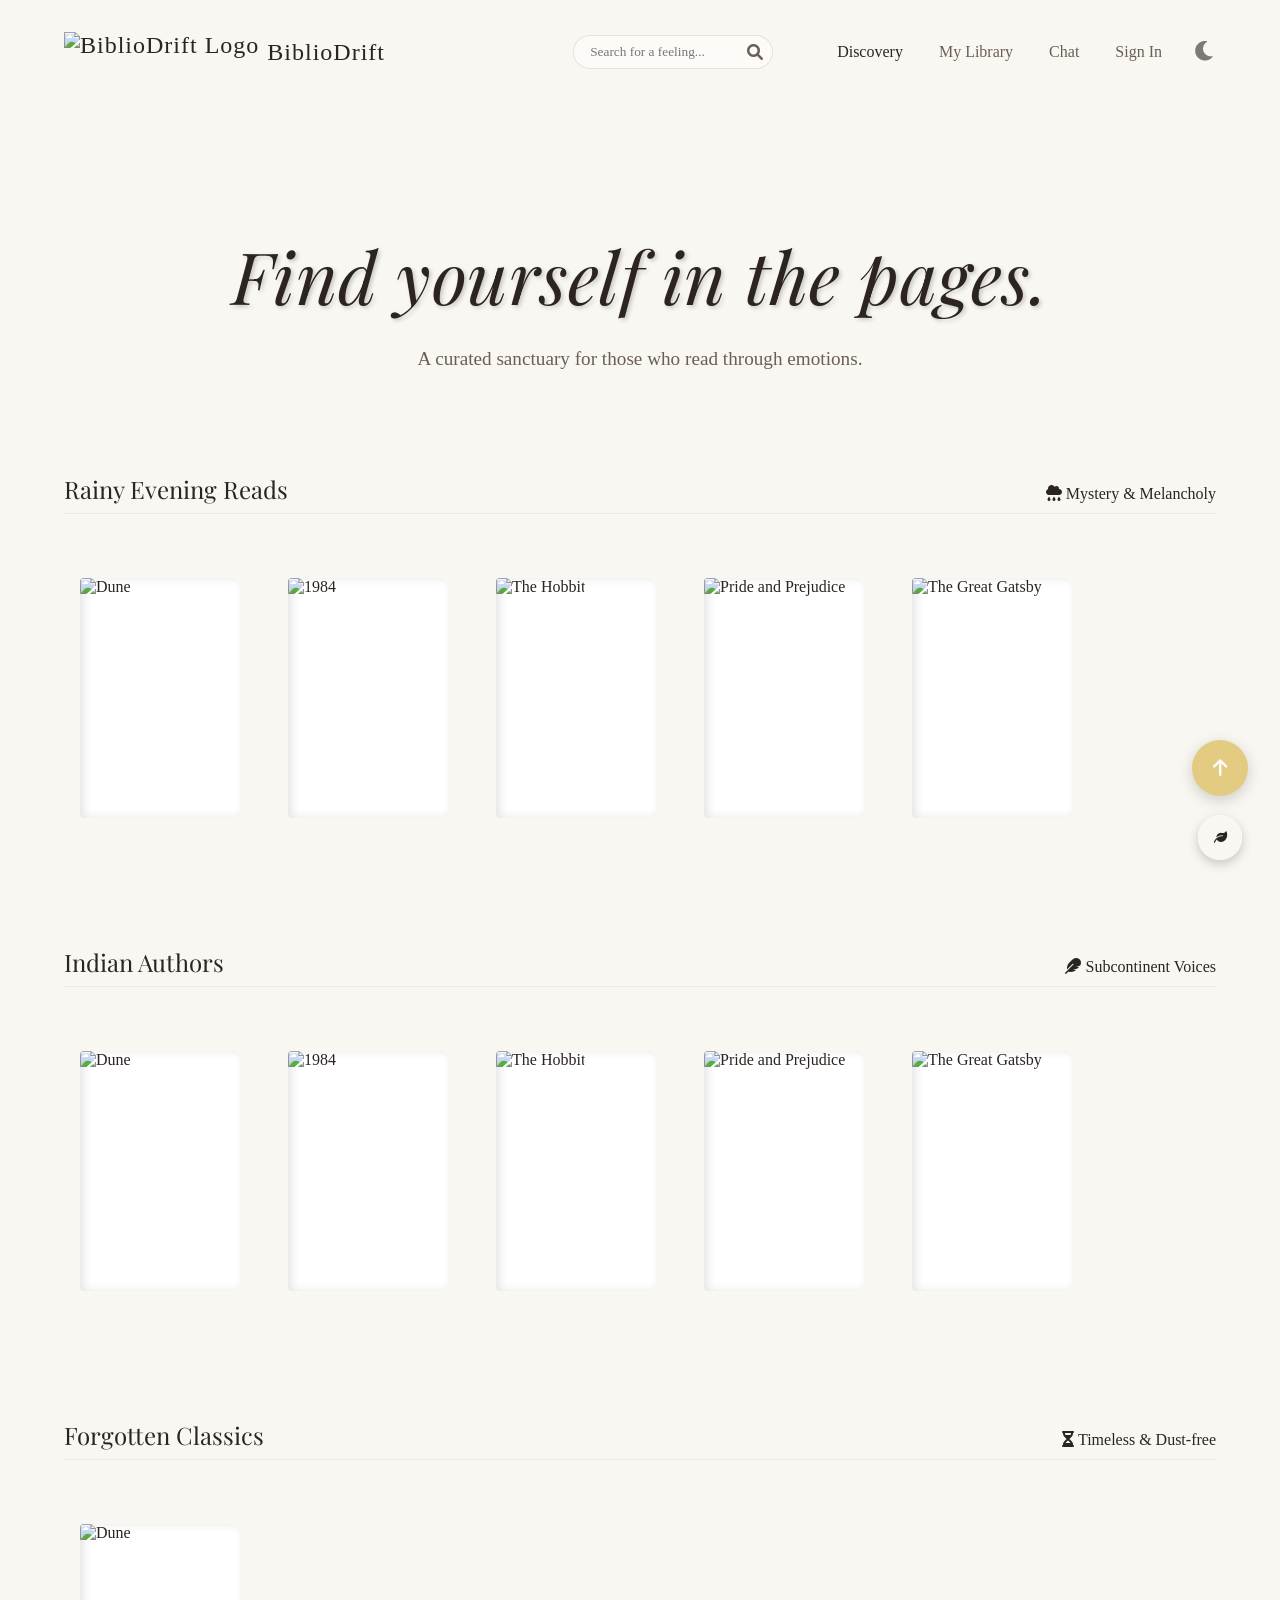
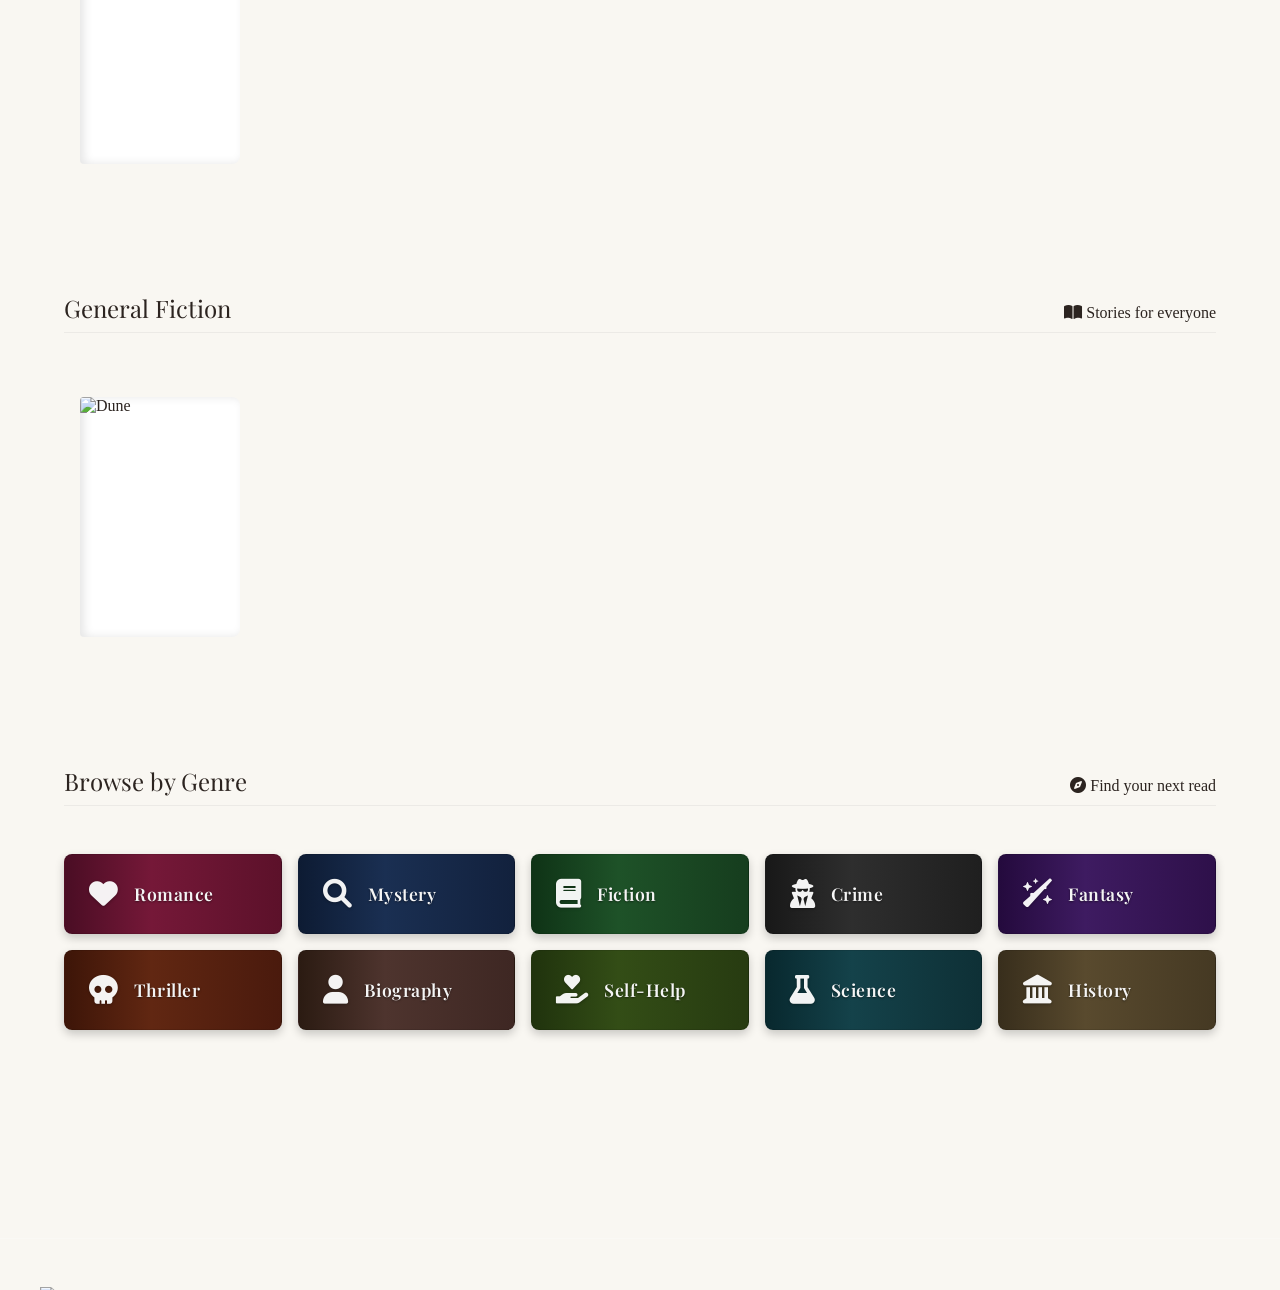
==== frontend/pages/index.html @ 000a2425 "Merge branch 'main' of https://github.com/hrshjswniii/BiblioDriftt into feature/Stats-Dashboard" ====
<!doctype html>
<html lang="en">

<head>
  <meta charset="UTF-8" />
  <script>
    (function () {
      const theme = localStorage.getItem('bibliodrift_theme');
      if (theme === 'night') {
        document.documentElement.setAttribute('data-theme', 'night');
      }
    })();
  </script>
  <meta name="viewport" content="width=device-width, initial-scale=1.0" />
  <!-- Added SEO meta description to improve search engine discoverability and click-through rates -->
  <meta name="description" content="BiblioDrift — Discover books by mood, track your reading journey, and get AI-powered recommendations." />
  <title>BiblioDrift | Find yourself in the pages</title>
  <link rel="stylesheet" href="../css/style.css" />
  <link rel="stylesheet" href="../css/keyboard-shortcuts.css" />

  <!-- Fonts -->
  <link rel="preconnect" href="https://fonts.googleapis.com" />
  <link rel="preconnect" href="https://fonts.gstatic.com" crossorigin />
  <link
    href="https://fonts.googleapis.com/css2?family=Playfair+Display:ital,wght@0,400;0,600;1,400&family=Georgia&display=swap"
    rel="stylesheet" />
  <link rel="stylesheet" href="https://cdnjs.cloudflare.com/ajax/libs/font-awesome/6.0.0/css/all.min.css" />

  <!-- Security: DOMPurify for XSS prevention -->
  <script src="https://cdn.jsdelivr.net/npm/dompurify@3.0.6/dist/purify.min.js"></script>
  <link rel="icon" href="../assets/images/biblioDrift_favicon.png" type="image/png">
</head>

<body>
  <header>
    <a href="index.html" class="logo">
      <img style="height: 40px" src="../assets/images/biblioDrift_favicon.png" alt="BiblioDrift Logo"> BiblioDrift
    </a>
    <div class="header-controls">
      <div class="search-bar">
        <input type="text" id="searchInput" class="search-input" placeholder="Search for a feeling...">
        <i class="fa-solid fa-search search-icon" id="searchIcon"></i>
      </div>
      <nav class="nav-links">
        <div class="tooltip">
          <a href="index.html" class="active">Discovery</a>
          <span class="tooltip-text"><i class="fa-solid fa-wand-magic-sparkles"></i> Explore books</span>
        </div>
        <div class="tooltip">
          <a href="library.html">My Library</a>
          <span class="tooltip-text"><i class="fa-solid fa-book"></i> My Library</span>
        </div>
        <div class="tooltip">
          <a href="chat.html">Chat</a>
          <span class="tooltip-text"><i class="fa-solid fa-comments"></i> Chat</span>
        </div>
        <!-- DYNAMIC AUTH LINK -->
        <div class="tooltip">
          <a href="auth.html" id="navAuthLink">Sign In</a>
          <span class="tooltip-text" id="navAuthTooltip"><i class="fa-solid fa-key"></i> Access account</span>
        </div>
      </nav>
      <button id="themeToggle" class="btn-icon" title="Toggle Theme">
        <i class="fa-solid fa-moon"></i>
      </button>
    </div>
  </header>

  <main>
    <section class="hero">
      <h1>Find yourself in the pages.</h1>
      <p>A curated sanctuary for those who read through emotions.</p>
    </section>

    <!-- SEARCH RESULTS SECTION (Initially Hidden) -->
    <section id="search-results-section" class="curated-section" hidden>
      <div class="section-header">
        <h2 id="search-query-display">Search Results</h2>
        <span><i class="fa-solid fa-magnifying-glass"></i> Exploring your query</span>
      </div>
      <div class="curated-row" id="search-results-grid">
        <!-- Dynamically Appended Books -->
      </div>
    </section>

    <!-- Curated Sections -->
    <section class="curated-section">
      <div class="section-header">
        <h2>Rainy Evening Reads</h2>
        <span><i class="fa-solid fa-cloud-rain"></i> Mystery & Melancholy</span>
      </div>
      <div class="curated-row" id="row-rainy"></div>
    </section>

    <section class="curated-section">
      <div class="section-header">
        <h2>Indian Authors</h2>
        <span><i class="fa-solid fa-feather"></i> Subcontinent Voices</span>
      </div>
      <div class="curated-row" id="row-indian"></div>
    </section>

    <section class="curated-section">
      <div class="section-header">
        <h2>Forgotten Classics</h2>
        <span><i class="fa-solid fa-hourglass"></i> Timeless & Dust-free</span>
      </div>
      <div class="curated-row" id="row-classics"></div>
    </section>

    <section class="curated-section">
      <div class="section-header">
        <h2>General Fiction</h2>
        <span><i class="fa-solid fa-book-open"></i> Stories for everyone</span>
      </div>
      <div class="curated-row" id="row-fiction"></div>
    </section>

    <!-- Genre Grid Section -->
    <section class="curated-section genre-section">
      <div class="section-header">
        <h2>Browse by Genre</h2>
        <span><i class="fa-solid fa-compass"></i> Find your next read</span>
      </div>
      <div class="genre-grid" id="genre-grid">
        <div class="genre-card" data-genre="romance"><i class="fa-solid fa-heart"></i><span>Romance</span></div>
        <div class="genre-card" data-genre="mystery"><i class="fa-solid fa-magnifying-glass"></i><span>Mystery</span>
        </div>
        <div class="genre-card" data-genre="fiction"><i class="fa-solid fa-book"></i><span>Fiction</span></div>
        <div class="genre-card" data-genre="crime"><i class="fa-solid fa-user-secret"></i><span>Crime</span></div>
        <div class="genre-card" data-genre="fantasy"><i class="fa-solid fa-wand-sparkles"></i><span>Fantasy</span></div>
        <div class="genre-card" data-genre="thriller"><i class="fa-solid fa-skull"></i><span>Thriller</span></div>
        <div class="genre-card" data-genre="biography"><i class="fa-solid fa-user"></i><span>Biography</span></div>
        <div class="genre-card" data-genre="self-help"><i
            class="fa-solid fa-hand-holding-heart"></i><span>Self-Help</span></div>
        <div class="genre-card" data-genre="science"><i class="fa-solid fa-flask"></i><span>Science</span></div>
        <div class="genre-card" data-genre="history"><i class="fa-solid fa-landmark"></i><span>History</span></div>
      </div>
    </section>

    <!-- Genre Modal -->
    <dialog id="genre-modal" class="genre-modal">
      <div class="genre-modal-content">
        <div class="genre-modal-header">
          <h2 id="genre-modal-title">Genre Books</h2>
          <button class="close-genre-modal" id="close-genre-modal"><i class="fa-solid fa-xmark"></i></button>
        </div>
        <div class="genre-modal-body">
          <div class="genre-books-grid" id="genre-books-grid"></div>
        </div>
      </div>
    </dialog>

    <!-- Book Details Modal -->
    <dialog id="book-details-modal" class="glass-modal">
      <div class="modal-content">
        <button class="close-modal-btn" id="closeModalBtn"><i class="fa-solid fa-xmark"></i></button>
        <div class="modal-body">
          <div class="modal-media"><img id="modal-img" src="" alt="Book Cover" /></div>
          <div class="modal-info">
            <h2 id="modal-title">Book Title</h2>
            <p id="modal-author" class="modal-subtitle">Author Name</p>
            <div class="ai-insight-box">
              <div class="ai-header"><i class="fa-solid fa-wand-magic-sparkles"></i><span>AI Insight</span></div>
              <div id="modal-summary">
                <div class="text-skeleton skeleton"></div>
                <div class="text-skeleton skeleton" style="width: 90%"></div>
                <div class="text-skeleton skeleton" style="width: 70%"></div>
              </div>
            </div>
            <div class="modal-actions">
              <button id="modal-add-btn" class="btn-primary"><i class="fa-regular fa-heart"></i> Add to Library</button>
              <button id="modal-share-btn" class="btn-secondary modal-share-btn"><i class="fa-solid fa-share-nodes"></i>
                Share</button>
            </div>
          </div>
        </div>
      </div>
    </dialog>
  </main>




  <!-- Enhanced Footer -->
  <footer class="main-footer">
    <div class="footer-container">
      <div class="footer-brand">
        <a href="index.html" class="logo">
          <img style="height: 40px" src="../assets/images/biblioDrift_favicon.png" alt="BiblioDrift Logo"> BiblioDrift
        </a>
        <p class="footer-tagline">"There is no frigate like a book to take us lands away."</p>
        <p class="footer-subtext">&mdash; Emily Dickinson</p>
      </div>
      <div class="footer-nav">
        <h3>Explore</h3>
        <ul>
          <li><a href="index.html">Discovery</a></li>
          <li><a href="library.html">My Library</a></li>
          <li><a href="chat.html">Literary Chat</a></li>
        </ul>
      </div>
      <div class="footer-legal">
        <h3>Legal</h3>
        <ul>
          <li><a href="privacy-policy.html">Privacy Policy</a></li>
          <li><a href="terms-and-conditions.html">Terms & Conditions</a></li>
        </ul>
      </div>
      <div class="footer-social">
        <h3>Connect</h3>
        <div class="social-icons">
          <a href="https://www.linkedin.com/in/devanshi5malhotra/" target="_blank" rel="noopener noreferrer" title="LinkedIn"><i class="fab fa-linkedin-in"></i></a>
          <a href="#" title="Instagram"><i class="fab fa-instagram"></i></a>
          <a href="https://github.com/devanshi14malhotra/BiblioDrift" target="_blank" rel="noopener noreferrer"
            title="GitHub"><i class="fa-brands fa-github"></i></a>
        </div>
      </div>
    </div>
    <div class="footer-bottom">
      <p>&copy; 2026 BiblioDrift. Curated with <i class="fa-solid fa-heart"></i> for book lovers.</p>
    </div>
  </footer>

  <script src="../js/config.js"></script>
  <script src="../js/app.js"></script>
  <script src="../script/header-scroll.js"></script>


  <!-- Back to Top Button -->
  <button id="backToTop" class="btn-icon back-to-top" title="Back to Top" onclick="window.scrollTo({top: 0, behavior: 'smooth'});">
    <i class="fa-solid fa-arrow-up"></i>
  </button>

  <!-- Ambient Sanctuary UI -->
  <div class="ambient-sanctuary">
    <button id="ambientToggle" title="Ambient Sanctuary">
      <i class="fa-solid fa-leaf"></i>
    </button>
    <div id="ambientPanel" class="ambient-panel">
      <h3 style="color: var(--text-main) !important;">Ambient Sanctuary</h3>
      <div class="ambient-option">
        <span style="color: var(--text-main) !important;"><i class="fa-solid fa-cloud-rain"></i> Rainy Evening</span>
        <label class="switch">
          <input type="checkbox" id="rainToggle">
          <span class="slider"></span>
        </label>
      </div>
      <div class="ambient-option">
        <span style="color: var(--text-main) !important;"><i class="fa-solid fa-fire"></i> Cozy Fireplace</span>
        <label class="switch">
          <input type="checkbox" id="fireToggle">
          <span class="slider"></span>
        </label>
      </div>
      <div class="volume-control">
        <label for="ambientVolume" style="color: var(--text-main) !important;"><i class="fa-solid fa-volume-high"></i> Volume</label>
        <input type="range" id="ambientVolume" min="0" max="1" step="0.1" value="0.5" style="width: 100%;">
      </div>
    </div>
  </div>

  <script src="../js/ambient.js"></script>
  <script src="../js/security.js"></script>
</body>

</html>
---- frontend/css/style.css ----
:root {
    /* Day Theme (Default) */
    --bg-color: #f9f7f2;
    --header-bg: rgba(249, 247, 242, 0.8);
    --text-main: #2c2420;
    --text-muted: #6b5e55;
    --accent-gold: #d4af37;
    --wood-dark: #5d4037;
    --wood-light: #8d6e63;
    --glass-bg: rgba(255, 255, 255, 0.1);
    --glass-border: rgba(255, 255, 255, 0.2);
    --shadow-soft: 0 10px 30px rgba(0, 0, 0, 0.05);
    --input-bg: rgba(255, 255, 255, 0.5);
    --input-border: rgba(0, 0, 0, 0.1);
    --book-bg: #fff;
    --paper-color: #fffdf9;

    /* Vibe Colors */
    --vibe-mystery: #78909c;
    --vibe-romance: #ef9a9a;
    --vibe-classic: #a1887f;

    /* Dimensions */
    --book-width: 160px;
    --book-height: 240px;
    --book-thick: 40px;
}

[data-theme="night"] {
    /* Night Theme (Dark Wood) */
    --bg-color: #1e1a18;
    --header-bg: rgba(30, 26, 24, 0.85);
    --text-main: #e0d5cb;
    --text-muted: #a89a8e;
    --accent-gold: #fccb4e;
    --wood-dark: #3e2723;
    --wood-light: #5d4037;
    --glass-bg: rgba(0, 0, 0, 0.3);
    --glass-border: rgba(255, 255, 255, 0.05);
    --shadow-soft: 0 10px 40px rgba(0, 0, 0, 0.4);
    --input-bg: rgba(0, 0, 0, 0.2);
    --input-border: rgba(255, 255, 255, 0.1);
    --book-bg: #2c2420;
    --paper-color: #e0d5cb;
}

* {
    box-sizing: border-box;
    margin: 0;
    padding: 0;
}

html {
    scroll-behavior: smooth;
    transition: background-color 0.4s ease, color 0.4s ease;
}

body {
    background-color: var(--bg-color);
    color: var(--text-main);
    font-family: "Georgia", serif;
    /* Classic serif for books */
    overflow-x: hidden;
    min-height: 100vh;
    transition: background-color 0.4s ease, color 0.4s ease, border-color 0.4s ease, box-shadow 0.4s ease;
}

/* Explicit night-mode overrides — bulletproof fallback */
[data-theme="night"] body,
html[data-theme="night"],
html[data-theme="night"] body {
    background-color: #1e1a18 !important;
    color: #e0d5cb !important;
}

[data-theme="night"] header {
    background: rgba(30, 26, 24, 0.85) !important;
}

[data-theme="night"] .search-input,
[data-theme="night"] input {
    background: rgba(0, 0, 0, 0.2) !important;
    color: #e0d5cb !important;
    border-color: rgba(255, 255, 255, 0.1) !important;
}

/* Global Wooden Scrollbar Styling */
::-webkit-scrollbar {
    width: 12px;
}

::-webkit-scrollbar-track {
    background: var(--bg-color);
}

::-webkit-scrollbar-thumb {
    background: linear-gradient(180deg, var(--wood-dark), var(--wood-light));
    border-radius: 6px;
    border: 2px solid var(--bg-color);
}

::-webkit-scrollbar-thumb:hover {
    background: linear-gradient(180deg, var(--wood-light), var(--wood-dark));
    box-shadow: inset 0 0 6px rgba(0, 0, 0, 0.3);
}

h1,
h2,
h3 {
    font-weight: normal;
    font-family: "Playfair Display", serif;
    /* Elegant headings */
}

/* --- Layout --- */
header {
    padding: 2rem 4rem;
    display: flex;
    justify-content: space-between;
    align-items: center;
    position: sticky;
    top: 0;
    z-index: 100;
    background: var(--header-bg);
    backdrop-filter: blur(10px);
    transition: background-color 0.4s ease, color 0.4s ease, backdrop-filter 0.4s ease;
}

.header-controls {
    display: flex;
    align-items: center;
    gap: 2rem;
}

.search-bar {
    position: relative;
    display: flex;
    align-items: center;
}

.search-input {
    background: var(--input-bg);
    border: 1px solid var(--input-border);
    padding: 0.5rem 1rem;
    border-radius: 20px;
    font-family: "Georgia", serif;
    width: 200px;
    transition: all 0.4s ease;
    outline: none;
    color: var(--text-main);
}

.search-input:focus {
    background: var(--book-bg);
    width: 300px;
    box-shadow: var(--shadow-soft);
}

.search-icon {
    position: absolute;
    right: 10px;
    color: var(--text-muted);
    cursor: pointer;
    transition: color 0.3s ease;
}

.search-icon:hover {
    color: var(--text-main);
}

.logo {
    font-size: 1.5rem;
    letter-spacing: 1px;
    color: var(--text-main);
    text-decoration: none;
    display: flex;
    align-items: center;
    gap: 0.5rem;
}

.nav-links a {
    text-decoration: none;
    color: var(--text-muted);
    margin-left: 2rem;
    transition: color 0.3s ease;
}

.nav-links a:hover,
.nav-links a.active {
    color: var(--text-main);
}

/* === ANIMATED HOVER TOOLTIPS FOR NAVIGATION (NEW) === */
.tooltip {
    position: relative;
    display: inline-block;
}

.tooltip-text {
    position: absolute;
    left: 50%;
    bottom: calc(100% + 8px);
    transform: translateX(-50%) scale(0.95) translateY(6px);
    padding: 10px 14px;
    background: #fffaf3;
    color: #2b2b2b;
    font-size: 13px;
    font-weight: 500;
    white-space: nowrap;
    border-radius: 10px;
    box-shadow: 0 8px 20px rgba(0, 0, 0, 0.15);
    border: 1px solid rgba(0, 0, 0, 0.08);
    opacity: 0;
    visibility: hidden;
    pointer-events: none;
    transition: all 0.25s ease;
    z-index: 9999;
}

.tooltip-text::after {
    content: "";
    position: absolute;
    top: 100%;
    left: 50%;
    transform: translateX(-50%) rotate(45deg);
    width: 12px;
    height: 12px;
    background: #fffaf3;
    border-left: 1px solid rgba(0, 0, 0, 0.08);
    border-bottom: 1px solid rgba(0, 0, 0, 0.08);
}

.tooltip:hover .tooltip-text {
    opacity: 1;
    visibility: visible;
    transform: translateX(-40%) scale(1) translateY(0);
}

.tooltip-text i {
    margin-right: 5px;
    color: var(--accent-gold);
}

main {
    padding: 2rem 4rem;
    max-width: 1400px;
    margin: 0 auto;
}

/* --- Hero --- */
.hero {
    text-align: center;
    padding: 6rem 1rem;
    animation: heroFade 1s ease-out;
}

@keyframes heroFade {
    from {
        opacity: 0;
        transform: translateY(15px);
    }

    to {
        opacity: 1;
        transform: translateY(0);
    }
}

.hero h1 {
    font-size: clamp(2.5rem, 8vw, 4.5rem);
    margin-bottom: 1.5rem;
    font-style: italic;
    line-height: 1.2;
    letter-spacing: 0.5px;
    text-shadow: 2px 2px 4px rgba(0, 0, 0, 0.2);
}

.hero p {
    color: var(--text-muted);
    font-size: 1.2rem;
    line-height: 1.8;
    max-width: 55ch;
    margin: 0 auto;
}

/* --- Curated Tables (Horizontal Scroll) --- */
.curated-section {
    margin-bottom: 6rem;
}

.section-header {
    margin-bottom: 2rem;
    border-bottom: 1px solid rgba(0, 0, 0, 0.05);
    padding-bottom: 0.5rem;
    display: flex;
    justify-content: space-between;
    align-items: baseline;
}

.curated-row {
    display: flex;
    gap: 3rem;
    padding: 2rem 1rem;
    overflow-x: visible;
    /* Allow 3D overflow */
    perspective: 1000px;
}

/* --- 3D Book Component --- */
.book-scene {
    width: var(--book-width);
    height: var(--book-height);
    perspective: 1000px;
    cursor: pointer;
    /* Random slight rotation for organic feel - handled in JS usually, but default here */
}

.book {
    width: 100%;
    height: 100%;
    position: relative;
    transform-style: preserve-3d;
    /* Bouncy cozy feel */
    transform-origin: center center -20px;
    /* Pivot inside the book */
    animation: floatIn 0.8s ease-out backwards;
}

@keyframes floatIn {
    from {
        opacity: 0;
        transform: translateY(50px) scale(0.9);
    }

    to {
        opacity: 1;
        transform: translateY(0) scale(1);
    }
}

.book.flipped {
    transform: rotateY(180deg) scale(1.2) translateZ(50px);
    /* Expand and bring closer */
    z-index: 100;
}

/* Book Faces */
.book__face {
    position: absolute;
    width: 100%;
    height: 100%;
    backface-visibility: hidden;
    /* Hide back when front is clear */
    border-radius: 4px 8px 8px 4px;
    box-shadow: 5px 5px 15px rgba(0, 0, 0, 0.15);
}

.book__face--front {
    background: var(--book-bg);
    transform: rotateY(0deg);
    z-index: 2;
}

.book__face--front img {
    width: 100%;
    height: 100%;
    object-fit: cover;
    border-radius: 4px 8px 8px 4px;
}

.book__face--back {
    transform: rotateY(180deg);
    background: var(--paper-color);
    /* Paper color */
    padding: 1.5rem;
    display: flex;
    flex-direction: column;
    justify-content: space-between;
    border: 1px solid var(--glass-border);
    z-index: 1;
    color: #2c2420;
    /* Keep text dark for paper feel even in night mode */
}

/* The Spine */
.book__face--spine {
    position: absolute;
    width: var(--book-thick);
    height: 100%;
    left: 0;
    top: 0;
    transform: rotateY(-90deg) translateZ(calc(var(--book-thick) / 2));
}

/* Improved 3D Box Model */
/* Re-defining .book for proper thickness volume */
.book {
    transform-origin: center center -20px;
    /* Pivot inside the book */
}

.book__face--front {
    transform: translateZ(20px);
}

.book__face--back {
    transform: rotateY(180deg) translateZ(20px);
}

.book__face--spine {
    width: 40px;
    height: 100%;
    background: #333;
    /* Default spine color */
    transform: rotateY(-90deg) translateZ(20px);
    /* Adjust positioning to be flush left of front face */
    left: -20px;
    /* Half thickness */
}

.book__face--right {
    /* Pages */
    width: 40px;
    height: 100%;
    background: linear-gradient(to right, #fff, #f0f0f0 20%, #fff 40%);
    transform: rotateY(90deg) translateZ(140px);
    /* Width - half thickness */
    left: auto;
    right: -20px;
}

/* Hover Effect: Pull out */
.book-scene:hover .book:not(.flipped) {
    transform: translateZ(30px) translateY(-10px) rotateY(-10deg);
}

/* Glassmorphism Overlay (Quick view) */
.glass-overlay {
    position: absolute;
    bottom: 10px;
    left: 10px;
    right: 10px;
    background: rgba(255, 255, 255, 0.7);
    backdrop-filter: blur(8px);
    padding: 0.5rem;
    border-radius: 6px;
    opacity: 0;
    transform: translateY(10px);
    transition: all 0.3s ease;
    pointer-events: none;
    /* Let clicks pass to book */
}

.book-scene:hover .glass-overlay {
    opacity: 1;
    transform: translateY(0);
}

/* Back of book content */
.handwritten-note {
    font-family: "Courier New", Courier, monospace;
    /* Placeholder for handwriting font */
    color: var(--text-muted);
    font-size: 0.9rem;
    line-height: 1.4;
    background: #fffdc2;
    padding: 10px;
    transform: rotate(-2deg);
    box-shadow: 2px 2px 5px rgba(0, 0, 0, 0.1);
    margin-bottom: 1rem;
}

.book-actions {
    display: flex;
    gap: 0.5rem;
}

.btn-icon {
    border: none;
    background: none;
    cursor: pointer;
    font-size: 1.2rem;
    opacity: 0.6;
    transition: opacity 0.2s;
}

.btn-icon:hover {
    opacity: 1;
    transform: scale(1.1);
}

/* --- Virtual Shelves --- */
.shelves-container {
    display: flex;
    flex-direction: column;
    gap: 4rem;
    padding: 2rem 0;
}

.shelf-row {
    position: relative;
    padding: 0 2rem 1.5rem 2rem;
    /* Realistic Wood Texture Gradient */
    background:
        repeating-linear-gradient(90deg,
            transparent 0,
            transparent 4px,
            rgba(0, 0, 0, 0.02) 5px,
            transparent 10px),
        linear-gradient(to bottom, #5d4037 0%, #3e2723 100%);
    border-bottom: 25px solid #281a15;
    /* Thicker front lip */
    border-radius: 4px;
    box-shadow:
        0 20px 20px -10px rgba(0, 0, 0, 0.3),
        inset 0 2px 20px rgba(0, 0, 0, 0.2);
    display: flex;
    align-items: flex-end;
    gap: 1.5rem;
    /* More spacing for expanded books */
    min-height: 280px;
}

.shelf-row::after {
    /* Depth shadow on wall behind books */
    content: "";
    position: absolute;
    bottom: 25px;
    /* Above bottom lip */
    left: 0;
    right: 0;
    height: 100%;
    z-index: -1;
    background: linear-gradient(to bottom,
            rgba(0, 0, 0, 0.1),
            rgba(0, 0, 0, 0.4));
    pointer-events: none;
}

.shelf-label {
    position: absolute;
    top: -20px;
    left: 0;
    font-size: 1.2rem;
    color: var(--wood-light);
    font-style: italic;
}

/* --- Mood Analysis Styles --- */

/* Mood Tags on Book Covers */
.mood-tags {
    position: absolute;
    top: 5px;
    left: 5px;
    display: flex;
    flex-direction: column;
    gap: 2px;
}

.mood-tag {
    background: rgba(0, 0, 0, 0.7);
    color: white;
    padding: 2px 6px;
    border-radius: 10px;
    font-size: 0.7rem;
    font-weight: bold;
    text-transform: capitalize;
}

/* Mood-specific colors */
.mood-cozy {
    background: #8d6e63 !important;
}

.mood-dark {
    background: #424242 !important;
}

.mood-mysterious {
    background: #5e35b1 !important;
}

.mood-romantic {
    background: #e91e63 !important;
}

.mood-adventurous {
    background: #ff5722 !important;
}

.mood-melancholy {
    background: #607d8b !important;
}

.mood-uplifting {
    background: #4caf50 !important;
}

.mood-intense {
    background: #f44336 !important;
}

.mood-whimsical {
    background: #9c27b0 !important;
}

.mood-thought-provoking {
    background: #795548 !important;
}

/* Glass overlay mood tags */
.glass-mood-tags {
    margin-top: 0.5rem;
    display: flex;
    gap: 0.25rem;
    flex-wrap: wrap;
}

.glass-mood-tag {
    background: rgba(255, 255, 255, 0.3);
    padding: 1px 4px;
    border-radius: 8px;
    font-size: 0.6rem;
    text-transform: capitalize;
}

/* Back of book mood analysis */
.mood-analysis {
    margin-top: 1rem;
    padding-top: 0.5rem;
    border-top: 1px solid rgba(0, 0, 0, 0.1);
}

.mood-tags-back {
    display: flex;
    gap: 0.25rem;
    flex-wrap: wrap;
    margin-top: 0.25rem;
}

.mood-tag-small {
    background: var(--accent-gold);
    color: white;
    padding: 1px 4px;
    border-radius: 6px;
    font-size: 0.6rem;
    text-transform: capitalize;
}

/* Mood Analysis Modal */
.mood-modal {
    position: fixed;
    top: 0;
    left: 0;
    width: 100%;
    height: 100%;
    background: rgba(0, 0, 0, 0.7);
    display: flex;
    justify-content: center;
    align-items: center;
    z-index: 1000;
    backdrop-filter: blur(5px);
}

.mood-modal-content {
    background: var(--book-bg);
    border-radius: 12px;
    max-width: 500px;
    width: 90%;
    max-height: 80vh;
    overflow-y: auto;
    box-shadow: var(--shadow-soft);
    border: 1px solid var(--glass-border);
}

.mood-modal-header {
    padding: 1.5rem;
    border-bottom: 1px solid var(--glass-border);
    display: flex;
    justify-content: space-between;
    align-items: center;
}

.mood-modal-header h3 {
    margin: 0;
    color: var(--text-main);
}

.close-modal {
    background: none;
    border: none;
    font-size: 1.5rem;
    cursor: pointer;
    color: var(--text-muted);
    padding: 0;
    width: 30px;
    height: 30px;
    display: flex;
    align-items: center;
    justify-content: center;
}

.close-modal:hover {
    color: var(--text-main);
}

.mood-modal-body {
    padding: 1.5rem;
}

.mood-section {
    margin-bottom: 1.5rem;
}

.mood-section h4 {
    margin: 0 0 0.5rem 0;
    color: var(--text-main);
    font-size: 1rem;
}

/* Sentiment Bar */
.sentiment-bar {
    width: 100%;
    height: 8px;
    background: #e0e0e0;
    border-radius: 4px;
    overflow: hidden;
    margin: 0.5rem 0;
}

.sentiment-fill {
    height: 100%;
    background: linear-gradient(to right, #f44336, #ff9800, #4caf50);
    transition: width 0.3s ease;
}

/* Large mood tags in modal */
.mood-tags-large {
    display: flex;
    gap: 0.5rem;
    flex-wrap: wrap;
}

.mood-tag-large {
    padding: 0.5rem 1rem;
    border-radius: 20px;
    font-size: 0.9rem;
    font-weight: bold;
    color: white;
    text-transform: capitalize;
}

/* Vibe quote styling */
.vibe-quote {
    background: var(--paper-color);
    padding: 1rem;
    border-radius: 8px;
    font-style: italic;
    color: #2c2420;
    border-left: 4px solid var(--accent-gold);
    margin: 0.5rem 0;
}

/* Mood button in book actions */
.mood-btn {
    color: var(--accent-gold) !important;
}

.mood-btn:hover {
    color: var(--wood-dark) !important;
    transform: scale(1.1);
}

/* Responsive mood modal */
@media (max-width: 768px) {
    .mood-modal-content {
        width: 95%;
        margin: 1rem;
    }

    .mood-tags-large {
        flex-direction: column;
    }

    .mood-tag-large {
        text-align: center;
    }
}

/* Utilities */
.hidden {
    display: none;
}

.fade-in {
    animation: fadeIn 1s ease;
}

@keyframes fadeIn {
    from {
        opacity: 0;
        transform: translateY(10px);
    }

    to {
        opacity: 1;
        transform: translateY(0);
    }
}

/* Theme Toggle Button Enhancement */
#themeToggle {
    font-size: 1.4rem;
    color: var(--text-main);
    cursor: pointer;
    transition:
        transform 0.3s ease,
        color 0.3s ease;
}

#themeToggle:hover {
    transform: rotate(15deg) scale(1.1);
    color: var(--accent-gold);
}


.footer {
    min-height: 120px;
    width: 100%;
    background-color: #222;
    display: flex;
    flex-direction: column;
    justify-content: center;
    align-items: center;
    gap: 1.2rem;
    padding: 2rem 0;
    margin-top: 4rem;
}

.social_icons {
    display: flex;
    gap: 2rem;
    z-index: 999;
}

.social_icons a {
    color: var(--accent-gold);
    font-size: 2rem;
    transition:
        transform 0.3s ease,
        color 0.3s ease;
    text-decoration: none;
}

.social_icons a:hover {
    color: white;
    transform: translateY(-5px);
}

.reading-progress {
    margin-top: 0.75rem;
    opacity: 0.85;
}

.progress-slider {
    width: 100%;
    accent-color: var(--accent-gold);
}

.reading-progress small {
    font-size: 0.7rem;
    opacity: 0.7;
}

/* --- Glass Modal --- */
.glass-modal {
    margin: auto;
    width: 90%;
    max-width: 900px;
    background: transparent;
    border: none;
    padding: 0;
    overflow: visible;
}

.glass-modal::backdrop {
    background: rgba(0, 0, 0, 0.4);
    backdrop-filter: blur(5px);
}

.modal-content {
    background: rgba(255, 255, 255, 0.65);
    backdrop-filter: blur(20px);
    -webkit-backdrop-filter: blur(20px);
    border: 1px solid var(--glass-border);
    border-radius: 20px;
    box-shadow: 0 25px 50px -12px rgba(0, 0, 0, 0.25);
    padding: 2.5rem;
    position: relative;
    overflow: hidden;
    animation: modalIn 0.4s cubic-bezier(0.175, 0.885, 0.32, 1.275);
}

[data-theme="night"] .modal-content {
    background: rgba(30, 26, 24, 0.8);
    border: 1px solid rgba(255, 255, 255, 0.1);
}

@keyframes modalIn {
    from {
        opacity: 0;
        transform: scale(0.9) translateY(20px);
    }

    to {
        opacity: 1;
        transform: scale(1) translateY(0);
    }
}

.close-modal-btn {
    position: absolute;
    top: 1.5rem;
    right: 1.5rem;
    background: var(--glass-bg);
    border: none;
    width: 2.5rem;
    height: 2.5rem;
    border-radius: 50%;
    cursor: pointer;
    font-size: 1.2rem;
    color: var(--text-muted);
    transition: all 0.2s;
    display: flex;
    justify-content: center;
    align-items: center;
    z-index: 10;
}

.close-modal-btn:hover {
    background: var(--accent-gold);
    color: #fff;
    transform: rotate(90deg);
}

.modal-body {
    display: grid;
    grid-template-columns: 300px 1fr;
    gap: 3rem;
}

.modal-media {
    display: flex;
    justify-content: center;
    align-items: center;
}

.modal-media img {
    width: 100%;
    height: auto;
    border-radius: 12px;
    box-shadow: 10px 10px 30px rgba(0, 0, 0, 0.2);
    transform: rotate(-3deg);
    transition: transform 0.3s;
}

.modal-media img:hover {
    transform: rotate(0) scale(1.02);
}

.modal-info {
    display: flex;
    flex-direction: column;
    gap: 1.5rem;
}

.modal-info h2 {
    font-size: 2.5rem;
    line-height: 1.2;
    margin-bottom: 0;
}

.modal-subtitle {
    font-size: 1.2rem;
    color: var(--text-muted);
    font-style: italic;
    margin-top: -1rem;
}

/* AI Insight Box */
.ai-insight-box {
    background: #fdfaf5;
    border: 1px solid rgba(212, 175, 55, 0.2);
    border-left: 4px solid var(--accent-gold);
    padding: 1.2rem 1.5rem;
    border-radius: 12px;
    margin-top: 1.5rem;
    box-shadow: 0 2px 8px rgba(0,0,0,0.03);
}

#modal-ai-note {
    font-family: "Georgia", serif;
    font-style: italic;
    color: #4a3f35 !important; /* Dark brown for high contrast */
    line-height: 1.6;
    font-size: 1.05rem;
    display: block;
}

[data-theme="night"] .ai-insight-box {
    background: linear-gradient(135deg,
            rgba(255, 255, 255, 0.05),
            rgba(0, 0, 0, 0.2));
}

.ai-insight-box::before {
    content: "";
    position: absolute;
    top: 0;
    left: 0;
    right: 0;
    height: 2px;
    background: linear-gradient(90deg,
            transparent,
            var(--accent-gold),
            transparent);
    opacity: 0.5;
}

.ai-header {
    display: flex;
    align-items: center;
    gap: 0.8rem;
    font-family: "Courier New", monospace;
    /* Tech feel */
    font-weight: bold;
    color: var(--accent-gold);
    margin-bottom: 1rem;
    text-transform: uppercase;
    letter-spacing: 1px;
    font-size: 0.9rem;
}

#modal-summary {
    line-height: 1.6;
    color: var(--text-main);
}

.modal-actions {
    margin-top: auto;
    display: flex;
    gap: 1rem;
}

.btn-primary {
    background: var(--text-main);
    color: var(--bg-color);
    border: none;
    padding: 1rem 2rem;
    border-radius: 30px;
    font-family: "Georgia", serif;
    font-size: 1.1rem;
    cursor: pointer;
    transition: all 0.3s;
    display: flex;
    align-items: center;
    gap: 0.8rem;
}

.btn-primary:hover {
    background: var(--accent-gold);
    color: #fff;
    transform: translateY(-2px);
    box-shadow: 0 5px 15px rgba(0, 0, 0, 0.1);
}

/* Responsive Modal */
@media (max-width: 768px) {
    .modal-body {
        grid-template-columns: 1fr;
    }

    .modal-media img {
        max-width: 200px;
        transform: rotate(0);
    }

    .modal-content {
        padding: 1.5rem;
    }
}

/* ===== CHAT INTERFACE STYLES ===== */

.chat-container {
    max-width: 900px;
    margin: 0 auto;
    height: calc(100vh - 80px);
    display: flex;
    flex-direction: column;
    background: var(--glass-bg);
    backdrop-filter: blur(20px);
    border: 1px solid var(--glass-border);
    border-radius: 20px;
    overflow: hidden;
    box-shadow: var(--shadow-soft);
}

.chat-header {
    padding: 20px 25px;
    background: var(--glass-bg);
    border-bottom: 1px solid var(--glass-border);
    display: flex;
    justify-content: space-between;
    align-items: center;
}

.bookseller-info {
    display: flex;
    align-items: center;
    gap: 15px;
}

.bookseller-avatar {
    width: 50px;
    height: 50px;
    background: var(--accent-gold);
    border-radius: 50%;
    display: flex;
    align-items: center;
    justify-content: center;
    color: var(--wood-dark);
    font-size: 20px;
    box-shadow: 0 4px 15px rgba(212, 175, 55, 0.3);
}

.bookseller-details h2 {
    font-family: 'Playfair Display', serif;
    color: var(--text-main);
    font-size: 1.4rem;
    margin-bottom: 4px;
}

.status {
    display: flex;
    align-items: center;
    gap: 8px;
    color: var(--text-muted);
    font-size: 0.9rem;
}

.status-dot {
    width: 8px;
    height: 8px;
    background: #4caf50;
    border-radius: 50%;
    animation: pulse 2s infinite;
}

@keyframes pulse {

    0%,
    100% {
        opacity: 1;
    }

    50% {
        opacity: 0.5;
    }
}

.chat-actions {
    display: flex;
    gap: 10px;
}

.action-btn {
    width: 40px;
    height: 40px;
    background: var(--glass-bg);
    border: 1px solid var(--glass-border);
    border-radius: 10px;
    color: var(--text-muted);
    cursor: pointer;
    transition: all 0.3s ease;
    display: flex;
    align-items: center;
    justify-content: center;
}

.action-btn:hover {
    background: var(--accent-gold);
    color: var(--wood-dark);
    transform: translateY(-2px);
}

.chat-messages {
    flex: 1;
    overflow-y: auto;
    padding: 20px 25px;
    display: flex;
    flex-direction: column;
    gap: 20px;
}

.message {
    display: flex;
    gap: 12px;
    max-width: 80%;
}

.message.user-message {
    align-self: flex-end;
    flex-direction: row-reverse;
}

.message-avatar {
    width: 35px;
    height: 35px;
    border-radius: 50%;
    display: flex;
    align-items: center;
    justify-content: center;
    font-size: 14px;
    flex-shrink: 0;
}

.bookseller-message .message-avatar {
    background: var(--accent-gold);
    color: var(--wood-dark);
}

.user-message .message-avatar {
    background: var(--wood-light);
    color: var(--paper-color);
}

.message-content {
    flex: 1;
}

.message-bubble {
    background: var(--glass-bg);
    border: 1px solid var(--glass-border);
    border-radius: 18px;
    padding: 15px 18px;
    backdrop-filter: blur(10px);
    box-shadow: 0 4px 15px rgba(0, 0, 0, 0.1);
}

.user-message .message-bubble {
    background: var(--accent-gold);
    color: var(--wood-dark);
    border-color: var(--accent-gold);
}

.message-bubble p {
    margin-bottom: 8px;
    line-height: 1.5;
    color: var(--text-main);
}

.user-message .message-bubble p {
    color: var(--wood-dark);
}

.message-bubble p:last-child {
    margin-bottom: 0;
}

.message-time {
    font-size: 0.75rem;
    color: var(--text-muted);
    margin-top: 5px;
    text-align: left;
}

.user-message .message-time {
    text-align: right;
}

.quick-suggestions {
    padding: 15px 25px;
    border-top: 1px solid var(--glass-border);
    background: var(--glass-bg);
}

.suggestions-header {
    font-size: 0.9rem;
    color: var(--text-muted);
    margin-bottom: 12px;
}

.suggestions-list {
    display: flex;
    gap: 10px;
    flex-wrap: wrap;
}

.suggestion-btn {
    background: var(--glass-bg);
    border: 1px solid var(--glass-border);
    border-radius: 20px;
    padding: 8px 15px;
    color: var(--text-main);
    cursor: pointer;
    transition: all 0.3s ease;
    font-size: 0.85rem;
    display: flex;
    align-items: center;
    gap: 6px;
    backdrop-filter: blur(10px);
}

.suggestion-btn:hover {
    background: var(--accent-gold);
    color: var(--wood-dark);
    transform: translateY(-2px);
    box-shadow: 0 4px 15px rgba(212, 175, 55, 0.3);
}

.chat-input-container {
    padding: 20px 25px;
    border-top: 1px solid var(--glass-border);
    background: var(--glass-bg);
}

.chat-input-wrapper {
    display: flex;
    gap: 12px;
    align-items: flex-end;
    background: var(--input-bg);
    border: 1px solid var(--input-border);
    border-radius: 20px;
    padding: 12px 15px;
    backdrop-filter: blur(10px);
}

#chatInput {
    flex: 1;
    background: transparent;
    border: none;
    outline: none;
    color: var(--text-main);
    font-size: 1rem;
    line-height: 1.4;
    resize: none;
    min-height: 24px;
    max-height: 120px;
    font-family: inherit;
}

#chatInput::placeholder {
    color: var(--text-muted);
}

.send-btn {
    width: 40px;
    height: 40px;
    background: var(--accent-gold);
    border: none;
    border-radius: 50%;
    color: var(--wood-dark);
    cursor: pointer;
    transition: all 0.3s ease;
    display: flex;
    align-items: center;
    justify-content: center;
    flex-shrink: 0;
}

.send-btn:hover {
    transform: scale(1.1);
    box-shadow: 0 4px 15px rgba(212, 175, 55, 0.4);
}

.send-btn:disabled {
    opacity: 0.5;
    cursor: not-allowed;
    transform: none;
}

.input-hint {
    margin-top: 8px;
    font-size: 0.8rem;
    color: var(--text-muted);
    display: flex;
    align-items: center;
    gap: 6px;
}

/* Book Recommendations in Chat */
.book-recommendation {
    margin: 15px 0;
    padding: 15px;
    background: var(--glass-bg);
    border: 1px solid var(--glass-border);
    border-radius: 12px;
    backdrop-filter: blur(10px);
}

.book-rec-header {
    display: flex;
    justify-content: space-between;
    align-items: center;
    margin-bottom: 12px;
}

.book-rec-title {
    font-weight: 600;
    color: var(--text-main);
    font-size: 0.95rem;
}

.book-rec-count {
    font-size: 0.8rem;
    color: var(--text-muted);
    background: var(--glass-bg);
    padding: 4px 8px;
    border-radius: 10px;
}

.book-rec-grid {
    display: grid;
    grid-template-columns: repeat(auto-fill, minmax(120px, 1fr));
    gap: 12px;
}

.book-rec-item {
    background: var(--glass-bg);
    border: 1px solid var(--glass-border);
    border-radius: 8px;
    padding: 10px;
    text-align: center;
    cursor: pointer;
    transition: all 0.3s ease;
    backdrop-filter: blur(5px);
}

.book-rec-item:hover {
    transform: translateY(-3px);
    box-shadow: 0 6px 20px rgba(0, 0, 0, 0.15);
    border-color: var(--accent-gold);
}

.book-rec-cover {
    width: 60px;
    height: 90px;
    background: var(--book-bg);
    border-radius: 4px;
    margin: 0 auto 8px;
    display: flex;
    align-items: center;
    justify-content: center;
    overflow: hidden;
    box-shadow: 0 2px 8px rgba(0, 0, 0, 0.1);
}

.book-rec-cover img {
    width: 100%;
    height: 100%;
    object-fit: cover;
}

.book-rec-cover i {
    font-size: 24px;
    color: var(--text-muted);
}

.book-rec-info h4 {
    font-size: 0.8rem;
    color: var(--text-main);
    margin-bottom: 4px;
    line-height: 1.2;
    display: -webkit-box;
    -webkit-line-clamp: 2;
    -webkit-box-orient: vertical;
    overflow: hidden;
}

.book-rec-info p {
    font-size: 0.7rem;
    color: var(--text-muted);
    display: -webkit-box;
    -webkit-line-clamp: 1;
    -webkit-box-orient: vertical;
    overflow: hidden;
}

/* Emotion Tags & Mood Filtering */
.emotion-tags-container {
    display: flex;
    flex-wrap: wrap;
    gap: 8px;
    margin: 12px 0;
}

.emotion-tag {
    background: var(--glass-bg);
    border: 1px solid var(--glass-border);
    border-radius: 16px;
    padding: 4px 12px;
    font-size: 0.75rem;
    color: var(--text-main);
    cursor: pointer;
    transition: all 0.2s ease;
    display: flex;
    align-items: center;
    gap: 6px;
}

.emotion-tag:hover {
    background: rgba(255, 255, 255, 0.1);
    border-color: var(--accent-gold);
}

.emotion-tag.active {
    background: var(--accent-gold);
    color: #000;
    border-color: var(--accent-gold);
}

.mood-selector-modal {
    margin-top: 16px;
    padding: 16px;
    background: rgba(0, 0, 0, 0.2);
    border-radius: 12px;
    border: 1px solid var(--glass-border);
}

.mood-selector-title {
    font-family: 'Playfair Display', serif;
    font-size: 1rem;
    margin-bottom: 12px;
    color: var(--accent-gold);
}

.mood-grid {
    display: grid;
    grid-template-columns: repeat(auto-fill, minmax(100px, 1fr));
    gap: 10px;
}

.mood-item {
    padding: 8px;
    border-radius: 8px;
    background: var(--glass-bg);
    border: 1px solid var(--glass-border);
    text-align: center;
    cursor: pointer;
    transition: transform 0.2s;
}

.mood-item:hover {
    transform: scale(1.05);
    border-color: var(--accent-gold);
}

.mood-item i {
    display: block;
    font-size: 1.2rem;
    margin-bottom: 4px;
}

.mood-item span {
    font-size: 0.7rem;
    text-transform: uppercase;
    letter-spacing: 0.5px;
}

/* Typing Indicator */
.typing-indicator {
    display: flex;
    align-items: center;
    gap: 12px;
    max-width: 80%;
}

.typing-indicator .message-avatar {
    width: 35px;
    height: 35px;
    background: var(--accent-gold);
    color: var(--wood-dark);
    border-radius: 50%;
    display: flex;
    align-items: center;
    justify-content: center;
    font-size: 14px;
}

.typing-bubble {
    background: var(--glass-bg);
    border: 1px solid var(--glass-border);
    border-radius: 18px;
    padding: 15px 18px;
    backdrop-filter: blur(10px);
    display: flex;
    align-items: center;
    gap: 4px;
}

.typing-dot {
    width: 8px;
    height: 8px;
    background: var(--text-muted);
    border-radius: 50%;
    animation: typing 1.4s infinite ease-in-out;
}

.typing-dot:nth-child(2) {
    animation-delay: 0.2s;
}

.typing-dot:nth-child(3) {
    animation-delay: 0.4s;
}

@keyframes typing {

    0%,
    60%,
    100% {
        transform: translateY(0);
        opacity: 0.4;
    }

    30% {
        transform: translateY(-10px);
        opacity: 1;
    }
}

/* Responsive Design */
@media (max-width: 768px) {
    .chat-container {
        height: calc(100vh - 60px);
        border-radius: 0;
        margin: 0;
    }

    .chat-header {
        padding: 15px 20px;
    }

    .bookseller-details h2 {
        font-size: 1.2rem;
    }

    .chat-messages {
        padding: 15px 20px;
    }

    .message {
        max-width: 90%;
    }

    .suggestions-list {
        flex-direction: column;
    }

    .suggestion-btn {
        justify-content: center;
    }

    .book-rec-grid {
        grid-template-columns: repeat(auto-fill, minmax(100px, 1fr));
        gap: 8px;
    }
}

@media (max-width: 480px) {
    .chat-header {
        padding: 12px 15px;
    }

    .bookseller-avatar {
        width: 40px;
        height: 40px;
        font-size: 16px;
    }

    .bookseller-details h2 {
        font-size: 1.1rem;
    }

    .chat-messages {
        padding: 12px 15px;
    }

    .chat-input-container {
        padding: 15px;
    }

    .book-rec-grid {
        grid-template-columns: repeat(2, 1fr);
    }
}

/* ===== GENRE SECTION STYLES ===== */

/* Genre Grid Layout */
.genre-grid {
    display: grid;
    grid-template-columns: repeat(5, 1fr);
    gap: 1rem;
    padding: 1rem 0;
}

/* Genre Card - Vintage Book Spine Look */
/* Genre Card - Compact Vintage Rectangular Look */
.genre-card {
    display: flex;
    flex-direction: row;
    /* Horizontal layout */
    align-items: center;
    justify-content: flex-start;
    padding: 1rem 1.5rem;
    cursor: pointer;
    transition: all 0.3s cubic-bezier(0.23, 1, 0.32, 1);

    /* Rectangular Shape */
    border-radius: 8px;
    box-shadow: 0 4px 10px rgba(0, 0, 0, 0.2);

    height: 80px;
    /* Much smaller height */
    position: relative;
    overflow: hidden;
    border: 1px solid rgba(0, 0, 0, 0.1);
    gap: 1rem;
}

/* Remove gold lines for cleaner small look */
.genre-card::before,
.genre-card::after {
    display: none;
}

.genre-card i {
    font-size: 1.8rem;
    margin-bottom: 0;
    margin-right: 0;
    color: rgba(255, 255, 255, 0.95);
    /* Bright White/Gold */
    text-shadow: 0 1px 3px rgba(0, 0, 0, 0.3);
    transition: transform 0.3s ease;
    flex-shrink: 0;
}

.genre-card span {
    font-family: 'Playfair Display', serif;
    font-size: 1.1rem;
    font-weight: 600;
    color: #f5f5f5;
    text-transform: capitalize;
    /* Easier to read */
    letter-spacing: 0.5px;
    text-shadow: 0 1px 2px rgba(0, 0, 0, 0.5);
    text-align: left;
    writing-mode: horizontal-tb;
    /* Horizontal Text */
    transform: none;
}

.genre-card:hover {
    transform: translateY(-5px);
    box-shadow: 0 8px 20px rgba(0, 0, 0, 0.3);
    z-index: 10;
}

.genre-card:hover i {
    transform: scale(1.1);
    color: #fff;
}

/* Genre Card Colors - Vintage Leather Palette (Deep & Dark) */

/* Romance: Deep Burgundy (Vintage Red) */
.genre-card[data-genre="romance"] {
    background: linear-gradient(90deg, #4a0d24 0%, #751838 40%, #5c112a 100%);
}

/* Mystery: Midnight Navy */
.genre-card[data-genre="mystery"] {
    background: linear-gradient(90deg, #0d1b33 0%, #1a2f52 40%, #12213d 100%);
}

/* Fiction: Classic Dark Green */
.genre-card[data-genre="fiction"] {
    background: linear-gradient(90deg, #0f3316 0%, #1e5228 40%, #163d1e 100%);
}

/* Crime: Charcoal Black */
.genre-card[data-genre="crime"] {
    background: linear-gradient(90deg, #181818 0%, #2e2e2e 40%, #1f1f1f 100%);
}

/* Fantasy: Deep Royal Purple */
.genre-card[data-genre="fantasy"] {
    background: linear-gradient(90deg, #240a3d 0%, #3e1b61 40%, #2e104a 100%);
}

/* Thriller: Burnt Rust/Dark Terracotta */
.genre-card[data-genre="thriller"] {
    background: linear-gradient(90deg, #3d1508 0%, #612712 40%, #4a1a0d 100%);
}

/* Biography: Old Leather Brown */
.genre-card[data-genre="biography"] {
    background: linear-gradient(90deg, #2b1b12 0%, #4e342e 40%, #3e2723 100%);
}

/* Self-Help: Olive Drab */
.genre-card[data-genre="self-help"] {
    background: linear-gradient(90deg, #20330d 0%, #334d16 40%, #273b11 100%);
}

/* Science: Dark Slate/Teal */
.genre-card[data-genre="science"] {
    background: linear-gradient(90deg, #08282e 0%, #14424a 40%, #0e3036 100%);
}

/* History: Worn Bronze/Brown */
.genre-card[data-genre="history"] {
    background: linear-gradient(90deg, #382e1c 0%, #594a2e 40%, #453923 100%);
}

/* Genre Modal Start */

/* Genre Modal */
.genre-modal {
    position: fixed;
    top: 0;
    left: 0;
    width: 100%;
    height: 100%;
    background: rgba(0, 0, 0, 0.6);
    backdrop-filter: blur(8px);
    -webkit-backdrop-filter: blur(8px);
    border: none;
    padding: 0;
    max-width: 100%;
    max-height: 100%;
    z-index: 10000;
}

.genre-modal::backdrop {
    background: transparent;
}

.genre-modal-content {
    background: var(--bg-color);
    width: 90%;
    max-width: 1100px;
    max-height: 85vh;
    margin: 5vh auto;
    border-radius: 24px;
    overflow: hidden;
    box-shadow: 0 25px 80px rgba(0, 0, 0, 0.3);
    display: flex;
    flex-direction: column;
}

.genre-modal-header {
    display: flex;
    justify-content: space-between;
    align-items: center;
    padding: 1.5rem 2rem;
    border-bottom: 1px solid rgba(0, 0, 0, 0.1);
    background: linear-gradient(to bottom, var(--card-bg), transparent);
}

.genre-modal-header h2 {
    font-family: 'Playfair Display', serif;
    font-size: 1.75rem;
    color: var(--text-main);
    margin: 0;
}

.close-genre-modal {
    background: none;
    border: none;
    font-size: 1.5rem;
    color: var(--text-main);
    cursor: pointer;
    padding: 0.5rem;
    border-radius: 50%;
    transition: all 0.2s ease;
}

.close-genre-modal:hover {
    background: rgba(0, 0, 0, 0.1);
    transform: rotate(90deg);
}

.genre-modal-body {
    padding: 2rem;
    overflow-y: auto;
    flex: 1;
}

/* Genre Books Grid */
.genre-books-grid {
    display: flex;
    flex-wrap: wrap;
    justify-content: center;
    gap: 3rem;
    padding: 2rem;
    perspective: 1000px;
}

.genre-book-card {
    background: var(--card-bg);
    border-radius: 12px;
    overflow: hidden;
    transition: all 0.3s ease;
    cursor: pointer;
    box-shadow: 0 4px 15px rgba(0, 0, 0, 0.1);
}

.genre-book-card:hover {
    transform: translateY(-5px);
    box-shadow: 0 12px 30px rgba(0, 0, 0, 0.2);
}

.genre-book-card img {
    width: 100%;
    height: 200px;
    object-fit: cover;
}

.genre-book-info {
    padding: 1rem;
}

.genre-book-info h4 {
    font-family: 'Playfair Display', serif;
    font-size: 0.95rem;
    font-weight: 600;
    color: var(--text-main);
    margin: 0 0 0.25rem 0;
    display: -webkit-box;
    -webkit-line-clamp: 2;
    -webkit-box-orient: vertical;
    overflow: hidden;
}

.genre-book-info p {
    font-size: 0.8rem;
    color: var(--text-secondary);
    margin: 0;
}

.genre-loading {
    grid-column: 1 / -1;
    display: flex;
    flex-direction: column;
    align-items: center;
    justify-content: center;
    padding: 3rem;
    color: var(--text-secondary);
    gap: 1rem;
}

.genre-loading i {
    font-size: 2rem;
    color: var(--accent-gold);
}

/* Genre Responsive */
@media (max-width: 900px) {
    .genre-grid {
        grid-template-columns: repeat(3, 1fr);
    }
}

@media (max-width: 600px) {
    .genre-grid {
        grid-template-columns: repeat(2, 1fr);
        gap: 0.75rem;
    }

    .genre-card {
        padding: 1.25rem 0.75rem;
    }

    .genre-card i {
        font-size: 1.5rem;
    }

    .genre-card span {
        font-size: 0.85rem;
    }

    .genre-modal-content {
        width: 95%;
        max-height: 90vh;
        margin: 2.5vh auto;
    }

    .genre-books-grid {
        grid-template-columns: repeat(2, 1fr);
        gap: 1rem;
    }
}

/* ===== 3D BOOKSHELF STYLES =====  */

/* Main bookshelf container with perspective */
.bookshelf-3d-container {
    perspective: 1200px;
    perspective-origin: center 40%;
    padding: 2rem 0;
    min-height: 400px;
    display: flex;
    flex-direction: column;
}

/* Empty State Placeholder */
.library-empty-state {
    text-align: center;
    padding: 4rem 2rem;
    background: var(--glass-bg);
    backdrop-filter: blur(10px);
    border: 1px solid var(--glass-border);
    border-radius: 20px;
    max-width: 600px;
    margin: 2rem auto;
    animation: fadeIn 0.8s ease-out;
    display: flex;
    flex-direction: column;
    align-items: center;
    box-shadow: var(--shadow-soft);
}

.empty-state-icon {
    font-size: 4rem;
    color: var(--accent-gold);
    margin-bottom: 1.5rem;
    opacity: 0.8;
}

.library-empty-state h2 {
    font-size: 2rem;
    margin-bottom: 1rem;
    font-family: 'Playfair Display', serif;
    font-style: italic;
}

.library-empty-state p {
    color: var(--text-muted);
    font-size: 1.1rem;
    line-height: 1.6;
    max-width: 40ch;
    margin-bottom: 1rem;
}

/* Individual shelf section */
.shelf-section-3d {
    margin-bottom: 4rem;
    position: relative;
    padding-top: 2rem;
    border-top: 4px solid #3e2723;
}

.shelf-section-3d:first-child {
    border-top: none;
    padding-top: 0;
}

.shelf-section-3d .shelf-label {
    position: relative;
    top: auto;
    left: auto;
    margin-bottom: 1.5rem;
    font-size: 1.4rem;
    color: var(--text-main);
    font-style: italic;
    font-family: 'Playfair Display', serif;
    display: flex;
    align-items: center;
    gap: 0.5rem;
    padding-bottom: 0.5rem;
    border-bottom: 2px solid #4e342e;
}

/* 3D Wooden Bookshelf */
.bookshelf-3d {
    position: relative;
    transform-style: preserve-3d;
    transform: rotateX(2deg);
    min-height: 350px;
    padding: 30px 40px 20px;
    margin: 0 -20px;

    /* Realistic wood texture */
    background:
        repeating-linear-gradient(90deg,
            transparent 0,
            transparent 3px,
            rgba(0, 0, 0, 0.03) 3px,
            transparent 8px),
        repeating-linear-gradient(0deg,
            transparent 0,
            transparent 50px,
            rgba(0, 0, 0, 0.02) 50px,
            transparent 100px),
        linear-gradient(to bottom,
            #6d4c3d 0%,
            #5d4037 15%,
            #4e342e 50%,
            #3e2723 85%,
            #2c1810 100%);

    border-radius: 4px;
    box-shadow:
        inset 0 5px 15px rgba(0, 0, 0, 0.4),
        inset 0 -3px 10px rgba(255, 255, 255, 0.05),
        0 20px 40px rgba(0, 0, 0, 0.3),
        0 5px 15px rgba(0, 0, 0, 0.2);
}

/* Back wall of shelf */
.bookshelf-3d::before {
    content: '';
    position: absolute;
    top: 0;
    left: 0;
    right: 0;
    bottom: 25px;
    background:
        linear-gradient(to bottom,
            rgba(0, 0, 0, 0.3) 0%,
            rgba(0, 0, 0, 0.1) 100%);
    border-radius: 4px 4px 0 0;
    z-index: -1;
}

/* Front lip of shelf */
.bookshelf-3d::after {
    content: '';
    position: absolute;
    bottom: 0;
    left: -5px;
    right: -5px;
    height: 25px;
    background:
        linear-gradient(to bottom,
            #4e342e 0%,
            #3e2723 40%,
            #2c1810 100%);
    border-radius: 0 0 6px 6px;
    box-shadow:
        0 8px 20px rgba(0, 0, 0, 0.4),
        inset 0 2px 5px rgba(255, 255, 255, 0.1);
    transform: translateZ(20px);
}

/* Books container */
.books-row-3d {
    display: flex;
    align-items: flex-end;
    gap: 0;
    height: 300px;
    padding-bottom: 10px;
    transform-style: preserve-3d;
    position: relative;
    z-index: 1;
}

/* Individual book spine - tilted LEFT like real books */
.book-spine-3d {
    position: relative;
    transform-style: preserve-3d;
    cursor: pointer;
    transition: all 0.4s cubic-bezier(0.23, 1, 0.32, 1);
    transform-origin: bottom left;
    /* Tilt books to the LEFT (negative rotateZ) */
    transform: rotateZ(-8deg) rotateY(-5deg);
    /* Small gap between books */
    margin-right: 3px;
}

.book-spine-3d:last-child {
    margin-right: 0;
}

.book-spine-3d:nth-child(even) {
    transform: rotateZ(-6deg) rotateY(-4deg);
}

.book-spine-3d:nth-child(3n) {
    transform: rotateZ(-10deg) rotateY(-6deg);
}

.book-spine-3d:nth-child(4n) {
    transform: rotateZ(-7deg) rotateY(-3deg);
}

/* Book spine face (what you see) */
.spine-face {
    height: 100%;
    width: 100%;
    border-radius: 2px 4px 4px 2px;
    display: flex;
    flex-direction: column;
    justify-content: flex-start;
    align-items: center;
    padding: 12px 3px;
    position: relative;
    overflow: visible;
    box-shadow:
        inset 0 0 20px rgba(0, 0, 0, 0.2),
        2px 0 8px rgba(0, 0, 0, 0.3);

    /* Subtle texture overlay */
    background-image:
        linear-gradient(to right,
            rgba(0, 0, 0, 0.15) 0%,
            rgba(255, 255, 255, 0.1) 50%,
            rgba(0, 0, 0, 0.1) 100%);
    background-blend-mode: overlay;
}

/* Book spine text */
.spine-title {
    writing-mode: vertical-rl;
    text-orientation: mixed;
    transform: rotate(180deg);
    font-family: 'Georgia', serif;
    font-size: 0.85rem;
    font-weight: 700;
    color: inherit;
    text-align: center;
    line-height: 1.15;
    flex: 1;
    display: flex;
    align-items: center;
    justify-content: center;
    overflow: visible;
    white-space: nowrap;
    letter-spacing: 0.5px;
    text-shadow: 0 1px 3px rgba(0, 0, 0, 0.4);
    padding: 5px 2px;
}

.spine-author {
    writing-mode: vertical-rl;
    text-orientation: mixed;
    transform: rotate(180deg);
    font-family: 'Georgia', serif;
    font-size: 0.6rem;
    font-weight: 500;
    opacity: 0.9;
    margin-top: 8px;
    text-shadow: 0 1px 2px rgba(0, 0, 0, 0.3);
    white-space: nowrap;
}

/* Book edge (pages) - hidden for tighter packing */
.book-edge {
    display: none;
}

/* Book cover (top of book when viewed from above) */
.book-top {
    position: absolute;
    top: -6px;
    left: 0;
    right: -8px;
    height: 6px;
    background: linear-gradient(to right,
            var(--spine-color, #5d4037) 0%,
            var(--spine-color, #5d4037) calc(100% - 8px),
            #3e2723 calc(100% - 8px),
            #3e2723 100%);
    transform: rotateX(90deg) translateZ(3px);
    border-radius: 2px 2px 0 0;
}

/* Hover effect - book stands up straight and pulls forward */
.book-spine-3d:hover {
    transform: rotateZ(0deg) rotateY(0deg) translateZ(20px) translateY(-10px);
    z-index: 100;
}

.book-spine-3d:hover .spine-face {
    box-shadow:
        inset 0 0 20px rgba(0, 0, 0, 0.2),
        5px 10px 30px rgba(0, 0, 0, 0.4),
        0 0 15px rgba(212, 175, 55, 0.3);
}

/* Book tooltip */
.book-tooltip {
    position: fixed;
    background: rgba(255, 255, 255, 0.98);
    backdrop-filter: blur(20px);
    -webkit-backdrop-filter: blur(20px);
    border: 1px solid rgba(0, 0, 0, 0.1);
    border-radius: 16px;
    padding: 1.25rem;
    min-width: 280px;
    max-width: 320px;
    box-shadow:
        0 20px 60px rgba(0, 0, 0, 0.2),
        0 8px 25px rgba(0, 0, 0, 0.15);
    z-index: 10000;
    pointer-events: none;
    opacity: 0;
    transform: translateY(10px) scale(0.95);
    transition: all 0.3s cubic-bezier(0.23, 1, 0.32, 1);
}

[data-theme="night"] .book-tooltip {
    background: rgba(44, 36, 32, 0.98);
    border: 1px solid rgba(255, 255, 255, 0.1);
}

.book-tooltip.visible {
    opacity: 1;
    transform: translateY(0) scale(1);
}

.tooltip-header {
    display: flex;
    gap: 1rem;
    margin-bottom: 0.75rem;
}

.tooltip-cover {
    width: 60px;
    height: 85px;
    border-radius: 4px;
    object-fit: cover;
    box-shadow: 0 4px 12px rgba(0, 0, 0, 0.15);
    flex-shrink: 0;
}

.tooltip-info {
    flex: 1;
    min-width: 0;
}

.tooltip-title {
    font-family: 'Playfair Display', serif;
    font-size: 1.1rem;
    font-weight: 600;
    color: var(--text-main);
    margin-bottom: 0.25rem;
    line-height: 1.3;
}

.tooltip-author {
    font-size: 0.9rem;
    color: var(--text-muted);
    font-style: italic;
    margin-bottom: 0.5rem;
}

.tooltip-rating {
    display: flex;
    align-items: center;
    gap: 0.5rem;
    font-size: 0.85rem;
}

.tooltip-stars {
    color: var(--accent-gold);
    letter-spacing: 2px;
}

.tooltip-rating-text {
    color: var(--text-muted);
}

.tooltip-description {
    font-size: 0.85rem;
    color: var(--text-muted);
    line-height: 1.5;
    display: -webkit-box;
    -webkit-line-clamp: 3;
    -webkit-box-orient: vertical;
    overflow: hidden;
    border-top: 1px solid rgba(0, 0, 0, 0.08);
    padding-top: 0.75rem;
    margin-top: 0.5rem;
}

[data-theme="night"] .tooltip-description {
    border-top-color: rgba(255, 255, 255, 0.08);
}

.tooltip-hint {
    font-size: 0.75rem;
    color: var(--accent-gold);
    text-align: center;
    margin-top: 0.75rem;
    opacity: 0.9;
}

/* Book Detail Modal */
.book-detail-modal {
    position: fixed;
    top: 0;
    left: 0;
    right: 0;
    bottom: 0;
    background: rgba(0, 0, 0, 0.6);
    backdrop-filter: blur(8px);
    -webkit-backdrop-filter: blur(8px);
    display: flex;
    justify-content: center;
    align-items: center;
    z-index: 10001;
    opacity: 0;
    visibility: hidden;
    transition: all 0.4s ease;
    padding: 2rem;
}

.book-detail-modal.active {
    opacity: 1;
    visibility: visible;
}

.book-detail-content {
    background: var(--bg-color);
    border-radius: 24px;
    max-width: 900px;
    width: 100%;
    max-height: 90vh;
    overflow-y: auto;
    box-shadow: 0 30px 80px rgba(0, 0, 0, 0.3);
    transform: translateY(30px) scale(0.95);
    transition: all 0.4s cubic-bezier(0.23, 1, 0.32, 1);
    position: relative;
}

.book-detail-modal.active .book-detail-content {
    transform: translateY(0) scale(1);
}

.modal-close-btn {
    position: absolute;
    top: 10px;
    right: 10px;
    width: 36px;
    height: 36px;
    font-size: 1rem;
    border-radius: 50%;
    background: var(--glass-bg);
    border: 1px solid var(--glass-border);
    cursor: pointer;
    display: flex;
    align-items: center;
    justify-content: center;
    font-size: 1.5rem;
    color: var(--text-muted);
    transition: all 0.3s ease;
    z-index: 10;
}

.modal-close-btn:hover {
    background: var(--accent-gold);
    color: white;
    transform: rotate(90deg);
}

.book-detail-grid {
    display: grid;
    grid-template-columns: 280px 1fr;
    gap: 3rem;
    padding: 2.5rem;
}

.book-cover-section {
    position: relative;
}

.book-cover-3d {
    position: relative;
    transform-style: preserve-3d;
    transform: perspective(800px) rotateY(-15deg);
    transition: transform 0.5s ease;
}

.book-cover-3d:hover {
    transform: perspective(800px) rotateY(-5deg);
}

.book-cover-image {
    width: 100%;
    height: auto;
    border-radius: 8px;
    box-shadow:
        15px 15px 40px rgba(0, 0, 0, 0.3),
        5px 5px 15px rgba(0, 0, 0, 0.2);
}

.book-cover-spine {
    position: absolute;
    left: -20px;
    top: 5px;
    bottom: 5px;
    width: 20px;
    background: linear-gradient(to right,
            rgba(0, 0, 0, 0.3),
            rgba(0, 0, 0, 0.1));
    border-radius: 4px 0 0 4px;
    transform: rotateY(-90deg) translateZ(10px);
}

.book-info-section {
    display: flex;
    flex-direction: column;
    gap: 1.5rem;
}

.book-title-large {
    font-family: 'Playfair Display', serif;
    font-size: 2.5rem;
    font-weight: 600;
    color: var(--text-main);
    line-height: 1.2;
    margin: 0;
}

.book-author-large {
    font-size: 1.25rem;
    color: var(--text-muted);
    font-style: italic;
    margin: 0;
}

.book-meta {
    display: flex;
    align-items: center;
    gap: 1.5rem;
    flex-wrap: wrap;
}

.book-rating-large {
    display: flex;
    align-items: center;
    gap: 0.75rem;
}

.rating-stars-large {
    font-size: 1.25rem;
    color: var(--accent-gold);
    letter-spacing: 3px;
}

.rating-score {
    font-size: 1.1rem;
    font-weight: 600;
    color: var(--text-main);
}

.rating-count {
    font-size: 0.9rem;
    color: var(--text-muted);
}

.book-categories {
    display: flex;
    gap: 0.5rem;
    flex-wrap: wrap;
}

.category-tag {
    background: var(--glass-bg);
    border: 1px solid var(--glass-border);
    padding: 0.4rem 0.8rem;
    border-radius: 20px;
    font-size: 0.8rem;
    color: var(--text-muted);
}

.book-description-section {
    padding-top: 1rem;
    border-top: 1px solid var(--glass-border);
}

.book-description-section h3 {
    font-family: 'Playfair Display', serif;
    font-size: 1.25rem;
    color: var(--text-main);
    margin-bottom: 1rem;
}

.book-description-text {
    font-size: 1rem;
    line-height: 1.8;
    color: var(--text-muted);
}

.book-reviews-section {
    padding-top: 1.5rem;
    border-top: 1px solid var(--glass-border);
}

.book-reviews-section h3 {
    font-family: 'Playfair Display', serif;
    font-size: 1.25rem;
    color: var(--text-main);
    margin-bottom: 1rem;
}

.review-item {
    background: var(--glass-bg);
    border: 1px solid var(--glass-border);
    border-radius: 12px;
    padding: 1.25rem;
    margin-bottom: 1rem;
}

.review-header {
    display: flex;
    justify-content: space-between;
    align-items: center;
    margin-bottom: 0.75rem;
}

.reviewer-name {
    font-weight: 600;
    color: var(--text-main);
}

.review-rating {
    color: var(--accent-gold);
    font-size: 0.9rem;
}

.review-text {
    font-size: 0.95rem;
    line-height: 1.6;
    color: var(--text-muted);
    font-style: italic;
}

.book-actions-section {
    display: flex;
    gap: 1rem;
    margin-top: auto;
    padding-top: 1.5rem;
}

.action-btn-primary {
    flex: 1;
    padding: 1rem 1.5rem;
    border-radius: 30px;
    border: none;
    font-family: 'Georgia', serif;
    font-size: 1rem;
    cursor: pointer;
    transition: all 0.3s ease;
    display: flex;
    align-items: center;
    justify-content: center;
    gap: 0.75rem;
}

.action-btn-primary.add-to-library {
    background: var(--accent-gold);
    color: var(--wood-dark);
}

.action-btn-primary.add-to-library:hover {
    background: #e6c44a;
    transform: translateY(-2px);
    box-shadow: 0 8px 25px rgba(212, 175, 55, 0.4);
}

.action-btn-primary.mark-read {
    background: var(--glass-bg);
    border: 2px solid var(--glass-border);
    color: var(--text-main);
}

.action-btn-primary.mark-read:hover {
    background: var(--wood-light);
    color: white;
    border-color: var(--wood-light);
}

/* Empty shelf state for 3D bookshelf */
.empty-shelf-3d {
    display: flex;
    align-items: center;
    justify-content: center;
    height: 180px;
    width: 100%;
    color: rgba(255, 255, 255, 0.6);
    font-style: italic;
    font-size: 1.1rem;
    text-shadow: 0 2px 4px rgba(0, 0, 0, 0.3);
}

/* Responsive styles for 3D bookshelf */
@media (max-width: 900px) {
    .book-detail-grid {
        grid-template-columns: 1fr;
        gap: 2rem;
    }

    .book-cover-section {
        max-width: 250px;
        margin: 0 auto;
    }

    .book-cover-3d {
        transform: perspective(800px) rotateY(0);
    }

    .book-title-large {
        font-size: 2rem;
        text-align: center;
    }

    .book-author-large {
        text-align: center;
    }

    .book-meta {
        justify-content: center;
    }
}

@media (max-width: 768px) {
    .bookshelf-3d {
        padding: 20px 25px 15px;
        transform: rotateX(0);
    }

    .books-row-3d {
        gap: 4px;
        height: 180px;
        overflow-x: auto;
        padding-bottom: 15px;
    }

    .book-spine-3d {
        transform: rotateY(-5deg);
        flex-shrink: 0;
    }

    .book-spine-3d:hover {
        transform: rotateY(-3deg) translateZ(15px) translateY(-10px);
    }

    .book-detail-content {
        border-radius: 20px 20px 0 0;
        max-height: 95vh;
    }

    .book-detail-grid {
        padding: 1.5rem;
    }

    .book-actions-section {
        flex-direction: column;
    }
}

@media (max-width: 480px) {
    .shelf-section-3d .shelf-label {
        font-size: 1.2rem;
    }

    .bookshelf-3d {
        padding: 15px 20px 10px;
        margin: 0 -10px;
    }

    .books-row-3d {
        height: 160px;
    }

    .spine-title {
        font-size: 0.65rem;
    }

    .spine-author {
        display: none;
    }

    .book-title-large {
        font-size: 1.5rem;
    }
}

/* --- Merge Conflict Resolution: Added styles from feat/issue-21-api-errors --- */
/* Empty State and Error Handling */
.empty-state {
    display: flex;
    flex-direction: column;
    align-items: center;
    justify-content: center;
    padding: 3rem 1rem;
    color: var(--text-muted, #888);
    text-align: center;
    width: 100%;
    min-height: 200px;
}

.empty-state i {
    font-size: 2.5rem;
    margin-bottom: 1rem;
    color: var(--accent-gold, #d4af37);
    opacity: 0.7;
}

.empty-state p {
    font-family: 'Playfair Display', serif;
    font-size: 1.1rem;
    margin: 0;
}

/* Toast Notifications */
.toast-notification {
    position: fixed;
    bottom: 20px;
    right: 20px;
    background: var(--header-bg, #fff);
    color: var(--text-main, #333);
    padding: 1rem 1.5rem;
    border-radius: 8px;
    box-shadow: 0 4px 12px rgba(0, 0, 0, 0.15);
    z-index: 1000;
    font-family: 'Georgia', serif;
    display: flex;
    align-items: center;
    gap: 10px;
    border-left: 4px solid var(--accent-gold);
    animation: slideIn 0.3s ease-out, fadeOut 0.3s ease-in 2.7s forwards;
}

.toast-notification.error {
    border-left-color: #d32f2f;
}

.toast-notification.info {
    border-left-color: var(--accent-gold);
}

@keyframes slideIn {
    from {
        transform: translateX(100%);
        opacity: 0;
    }

    to {
        transform: translateX(0);
        opacity: 1;
    }
}

@keyframes fadeOut {
    from {
        opacity: 1;
    }

    to {
        opacity: 0;
    }
}

/* ========================================= */
/*      BOOK SPINE VARIATIONS (#12)         */
/* ========================================= */

/* --- Textures --- */

/* Leather Texture: subtle noise */
.spine-texture-leather .spine-face {
    background-image:
        url("data:image/svg+xml,%3Csvg viewBox='0 0 200 200' xmlns='http://www.w3.org/2000/svg'%3E%3Cfilter id='noiseFilter'%3E%3CfeTurbulence type='fractalNoise' baseFrequency='0.8' numOctaves='3' stitchTiles='stitch'/%3E%3C/filter%3E%3Crect width='100%25' height='100%25' filter='url(%23noiseFilter)' opacity='0.15'/%3E%3C/svg%3E"),
        linear-gradient(to right, rgba(0, 0, 0, 0.3) 0%, rgba(255, 255, 255, 0.1) 40%, rgba(0, 0, 0, 0.2) 100%);
    background-blend-mode: overlay;
}

/* Cloth Texture: cross-hatch */
.spine-texture-cloth .spine-face {
    background-image:
        repeating-linear-gradient(45deg, rgba(0, 0, 0, 0.05) 0px, rgba(0, 0, 0, 0.05) 1px, transparent 1px, transparent 4px),
        repeating-linear-gradient(-45deg, rgba(0, 0, 0, 0.05) 0px, rgba(0, 0, 0, 0.05) 1px, transparent 1px, transparent 4px),
        linear-gradient(to right, rgba(0, 0, 0, 0.2) 0%, rgba(255, 255, 255, 0.1) 50%, rgba(0, 0, 0, 0.2) 100%);
}

/* Paper/Matte Texture: flat with slight gradient */
.spine-texture-paper .spine-face {
    background-image: linear-gradient(to right, rgba(0, 0, 0, 0.1) 0%, rgba(255, 255, 255, 0.05) 50%, rgba(0, 0, 0, 0.1) 100%);
}

/* Worn/Rough Texture: scratches */
.spine-texture-worn .spine-face {
    background-image:
        url("data:image/svg+xml,%3Csvg width='100' height='100' viewBox='0 0 100 100' xmlns='http://www.w3.org/2000/svg'%3E%3Cpath d='M10 10 L20 20 M50 50 L60 40 M80 20 L70 30' stroke='rgba(0,0,0,0.2)' stroke-width='1' fill='none'/%3E%3C/svg%3E"),
        linear-gradient(to bottom, rgba(0, 0, 0, 0.2) 0%, transparent 10%, transparent 90%, rgba(0, 0, 0, 0.2) 100%),
        linear-gradient(to right, rgba(0, 0, 0, 0.3) 0%, rgba(255, 255, 255, 0.05) 50%, rgba(0, 0, 0, 0.2) 100%);
}


/* --- Patterns (Gold details etc) --- */

.spine-pattern-bands::before {
    content: '';
    position: absolute;
    top: 15%;
    left: 0;
    right: 0;
    height: 3px;
    background: var(--accent-gold);
    box-shadow: 0 1px 2px rgba(0, 0, 0, 0.3);
    pointer-events: none;
}

.spine-pattern-bands::after {
    content: '';
    position: absolute;
    bottom: 20%;
    left: 0;
    right: 0;
    height: 3px;
    background: var(--accent-gold);
    box-shadow: 0 1px 2px rgba(0, 0, 0, 0.3);
    pointer-events: none;
}

.spine-pattern-frame::before {
    content: '';
    position: absolute;
    top: 10%;
    bottom: 15%;
    left: 6px;
    right: 6px;
    border: 1px solid rgba(255, 255, 255, 0.3);
    pointer-events: none;
}

.spine-pattern-ornament::before {
    content: '?';
    /* Floral heart ornament */
    position: absolute;
    bottom: 25%;
    left: 50%;
    transform: translateX(-50%);
    color: var(--accent-gold);
    font-size: 1.2rem;
    opacity: 0.8;
}

/* --- Typography Variations --- */

/* Standard Vertical (Default) */
.spine-title {
    writing-mode: vertical-rl;
    text-orientation: mixed;
    font-family: inherit;
    font-size: 0.9rem;
    font-weight: 600;
    letter-spacing: 0.5px;
    text-align: center;
    max-height: 75%;
    overflow: hidden;
    text-overflow: ellipsis;
    margin-top: auto;
    margin-bottom: auto;
    text-shadow: 0 1px 2px rgba(0, 0, 0, 0.3);
}

/* Serif Classic */
.font-serif .spine-title {
    font-family: 'Playfair Display', serif;
    font-style: italic;
    letter-spacing: 1px;
}

/* Sans Modern */
.font-sans .spine-title {
    font-family: 'Segoe UI', sans-serif;
    font-weight: 700;
    text-transform: uppercase;
    font-size: 0.8rem;
    letter-spacing: 1.5px;
}

/* Handwritten/Personal */
.font-hand .spine-title {
    font-family: 'Georgia', serif;
    /* Fallback for now */
    font-style: italic;
    font-weight: 400;
}

/* Rotated Upwards (European style) */
.title-rotate-up .spine-title {
    transform: rotate(180deg);
}

/* Stacked letters (for very short titles) */
.title-stacked .spine-title {
    writing-mode: horizontal-tb;
    word-break: break-all;
    width: 80%;
    font-size: 1.2rem;
    line-height: 1.1;
}

/* --- User Profile Styles --- */
.profile-header {
    background: linear-gradient(135deg, var(--header-bg), var(--bg-color));
    padding: 3rem 2rem;
    border-bottom: 1px solid var(--glass-border);
    display: flex;
    flex-direction: column;
    align-items: center;
    gap: 2rem;
}

.profile-card {
    background: var(--book-bg);
    border: 1px solid var(--glass-border);
    border-radius: 20px;
    padding: 2.5rem;
    display: flex;
    align-items: center;
    gap: 2rem;
    box-shadow: var(--shadow-soft);
    max-width: 800px;
    width: 100%;
    position: relative;
    overflow: hidden;
}

.profile-card::before {
    content: '';
    position: absolute;
    top: 0;
    left: 0;
    right: 0;
    height: 6px;
    background: linear-gradient(90deg, var(--wood-dark), var(--wood-light), var(--accent-gold));
}

.profile-avatar-wrapper {
    position: relative;
}

.profile-avatar {
    width: 120px;
    height: 120px;
    border-radius: 50%;
    background: var(--wood-light);
    color: var(--paper-color);
    display: flex;
    align-items: center;
    justify-content: center;
    font-size: 3.5rem;
    border: 4px solid var(--bg-color);
    box-shadow: 0 8px 20px rgba(0, 0, 0, 0.15);
}

.profile-badge {
    position: absolute;
    bottom: 5px;
    right: 5px;
    background: var(--accent-gold);
    color: var(--wood-dark);
    width: 35px;
    height: 35px;
    border-radius: 50%;
    display: flex;
    align-items: center;
    justify-content: center;
    font-size: 1rem;
    border: 3px solid var(--book-bg);
}

.profile-info h1 {
    font-size: 2.2rem;
    color: var(--text-main);
    margin-bottom: 0.5rem;
}

.profile-email {
    color: var(--text-muted);
    font-family: 'Courier New', monospace;
    font-size: 0.95rem;
    opacity: 0.8;
}

.profile-since {
    font-size: 0.9rem;
    color: var(--text-muted);
    margin-top: 0.5rem;
    font-style: italic;
}

.profile-actions {
    margin-top: 1.5rem;
    display: flex;
    gap: 1rem;
}

.logout-btn {
    padding: 0.6rem 1.2rem;
    font-size: 0.9rem;
    background: var(--wood-dark);
    color: #fff;
    border: none;
    border-radius: 8px;
    cursor: pointer;
    transition: all 0.3s ease;
}

.logout-btn:hover {
    background: #d32f2f;
    transform: translateY(-2px);
}

.profile-stats-container {
    display: flex;
    justify-content: center;
    gap: 2rem;
    width: 100%;
    max-width: 800px;
    flex-wrap: wrap;
}

.profile-stat-box {
    background: var(--glass-bg);
    border: 1px solid var(--glass-border);
    backdrop-filter: blur(10px);
    padding: 1.5rem;
    border-radius: 15px;
    text-align: center;
    flex: 1;
    min-width: 140px;
    transition: transform 0.3s ease;
}

.profile-stat-box:hover {
    transform: translateY(-5px);
    border-color: var(--accent-gold);
}

.profile-stat-box i {
    font-size: 1.8rem;
    color: var(--accent-gold);
    margin-bottom: 0.8rem;
}

.profile-stat-box h3 {
    font-size: 1.8rem;
    margin: 0.5rem 0;
    color: var(--text-main);
}

.profile-stat-box span {
    font-size: 0.85rem;
    text-transform: uppercase;
    letter-spacing: 1px;
    color: var(--text-muted);
}

.reading-stats-dashboard {
    width: 100%;
    max-width: 800px;
    display: flex;
    flex-direction: column;
    gap: 1.5rem;
}

.progress-breakdown {
    text-align: left;
    padding: 1.5rem;
}

.progress-title {
    font-size: 1.2rem !important;
    margin-bottom: 1rem !important;
    color: var(--text-main) !important;
    text-align: left;
    font-family: "Playfair Display", serif;
}

.progress-bar-container {
    display: flex;
    height: 12px;
    border-radius: 6px;
    overflow: hidden;
    background: rgba(0,0,0,0.1);
    margin-bottom: 1rem;
}

.progress-segment {
    transition: width 1s ease-out;
}
.progress-segment.finished { background: var(--accent-gold); }
.progress-segment.current { background: var(--wood-light); }
.progress-segment.want { background: var(--text-muted); opacity: 0.7; }

.progress-legend {
    display: flex;
    justify-content: space-between;
    font-size: 0.85rem;
    color: var(--text-muted);
}

.legend-finished { color: var(--accent-gold); font-size: 0.6rem; margin-right: 4px; }
.legend-current { color: var(--wood-light); font-size: 0.6rem; margin-right: 4px; }
.legend-want { color: var(--text-muted); opacity: 0.7; font-size: 0.6rem; margin-right: 4px; }

.profile-content {
    max-width: 1200px;
    margin: 0 auto;
    padding: 3rem 2rem;
    display: grid;
    gap: 3rem;
}

.achievements-grid {
    display: grid;
    grid-template-columns: repeat(auto-fill, minmax(200px, 1fr));
    gap: 1.5rem;
    margin-top: 1.5rem;
}

.achievement-card {
    background: var(--input-bg);
    border-radius: 12px;
    padding: 1.5rem;
    text-align: center;
    border: 2px solid transparent;
    opacity: 0.6;
    filter: grayscale(100%);
    transition: all 0.3s;
}

.achievement-card.unlocked {
    opacity: 1;
    filter: grayscale(0%);
    border-color: var(--accent-gold);
    background: var(--book-bg);
    box-shadow: 0 5px 15px rgba(212, 175, 55, 0.2);
}

.achievement-card i {
    font-size: 2rem;
    margin-bottom: 1rem;
    color: var(--wood-light);
}

.achievement-card.unlocked i {
    color: var(--accent-gold);
}

.activity-feed {
    background: var(--book-bg);
    border-radius: 15px;
    padding: 2rem;
    box-shadow: var(--shadow-soft);
}

@media (max-width: 768px) {
    .profile-card {
        flex-direction: column;
        text-align: center;
        padding: 2rem 1rem;
    }

    .profile-actions {
        justify-content: center;
    }
}

/* ===== ENHANCED FOOTER STYLES ===== */
.main-footer {
    background: var(--card-bg);
    /* Use card-bg for better contrast in dark mode */
    border-top: 1px solid var(--glass-border);
    padding: 3rem 2rem 1rem;
    margin-top: 4rem;
    color: var(--text-main);
    font-family: 'Georgia', serif;
    position: relative;
    z-index: 10;
}

.footer-container {
    max-width: 1200px;
    margin: 0 auto;
    display: grid;
    grid-template-columns: 2fr 1fr 1fr 1fr;
    gap: 3rem;
    padding-bottom: 2rem;
    border-bottom: 1px solid var(--glass-border);
}

.footer-brand {
    display: flex;
    flex-direction: column;
    gap: 1rem;
}

.footer-brand .logo {
    font-family: 'Playfair Display', serif;
    font-size: 1.8rem;
    font-weight: 700;
    color: var(--text-main);
    text-decoration: none;
    display: flex;
    align-items: center;
    gap: 0.5rem;
}

.footer-tagline {
    font-style: italic;
    font-size: 1.1rem;
    color: var(--text-muted);
    line-height: 1.6;
    max-width: 300px;
}

.footer-subtext {
    font-size: 0.9rem;
    color: var(--accent-gold);
    font-weight: 600;
}

.footer-nav h3,
.footer-legal h3,
.footer-social h3 {
    font-family: 'Playfair Display', serif;
    font-size: 1.2rem;
    margin-bottom: 1.5rem;
    color: var(--text-main);
}

.footer-nav ul,
.footer-legal ul {
    list-style: none;
    padding: 0;
    margin: 0;
    display: flex;
    flex-direction: column;
    gap: 0.8rem;
}

.footer-nav li a,
.footer-legal li a {
    text-decoration: none;
    color: var(--text-muted);
    transition: all 0.3s ease;
    font-size: 1rem;
    display: inline-block;
}

.footer-nav li a:hover,
.footer-legal li a:hover {
    color: var(--accent-gold);
    transform: translateX(5px);
}

.social-icons {
    display: flex;
    gap: 1rem;
}

.social-icons a {
    width: 40px;
    height: 40px;
    border-radius: 50%;
    background: var(--glass-bg);
    border: 1px solid var(--glass-border);
    display: flex;
    align-items: center;
    justify-content: center;
    color: var(--text-main);
    text-decoration: none;
    transition: all 0.3s ease;
}

.social-icons a:hover {
    background: var(--accent-gold);
    color: white;
    transform: translateY(-3px);
    box-shadow: 0 5px 15px rgba(0, 0, 0, 0.2);
}

.footer-bottom {
    text-align: center;
    padding-top: 2rem;
    font-size: 0.9rem;
    color: var(--text-muted);
}

.footer-bottom i {
    color: #e74c3c;
    animation: heartbeat 1.5s infinite;
}

@keyframes heartbeat {

    0%,
    100% {
        transform: scale(1);
    }

    50% {
        transform: scale(1.1);
    }
}

@media (max-width: 768px) {
    .footer-container {
        grid-template-columns: 1fr;
        gap: 2rem;
        text-align: center;
    }

    .footer-brand {
        align-items: center;
    }

    .social-icons {
        justify-content: center;
    }
}

\n
/* ========================================= */

/* ========================================= */
/*      EXPANDED BOOK VIEW (#45)            */
/* ========================================= */

#book-detail-modal {
    background: rgba(44, 36, 32, 0.85);
    /* Darker, richer overlay */
    backdrop-filter: blur(8px);
    z-index: 2000;
}

#book-detail-modal .book-detail-content {
    background: transparent;
    box-shadow: none;
    border: none;
    width: 95vw;
    max-width: 1300px;
    height: 90vh;
    padding: 0;
    overflow: visible;
    display: flex;
    align-items: center;
    justify-content: center;
    pointer-events: none;
    /* Layout wrapper shouldn't block */
}

/* Re-enable pointer events for interactive children */
#book-detail-modal .book-detail-content>* {
    pointer-events: auto;
}

#modal-close-btn {
    position: absolute;
    top: 10px;
    right: 10px;
    background: rgba(255, 255, 255, 0.1);
    border: 1px solid rgba(255, 255, 255, 0.2);
    color: #fff;
    width: 32px;
    height: 32px;
    border-radius: 50%;
    font-size: 0.9rem;
    cursor: pointer;
    z-index: 2005;
    transition: all 0.3s ease;
    pointer-events: auto;
    display: flex;
    align-items: center;
    justify-content: center;
}

#modal-close-btn:hover {
    background: rgba(255, 255, 255, 0.25);
    transform: rotate(90deg);
}

.book-expanded-layout {
    display: flex;
    width: 100%;
    height: 100%;
    gap: 4rem;
    align-items: center;
    justify-content: center;
}

/* --- Left Column: 3D Stage --- */
.book-stage {
    flex: 1;
    display: flex;
    flex-direction: column;
    align-items: center;
    justify-content: center;
    perspective: 2500px;
    /* Dramatic perspective */
    z-index: 10;
    height: 100%;
    min-width: 400px;
}

.book-3d-scene {
    width: 340px;
    height: 520px;
    position: relative;
    transform-style: preserve-3d;
    transition: transform 0.1s;
    /* smooth rotation on mousemove */
}

/* The actual 3D Book Object */
.book-object {
    width: 100%;
    height: 100%;
    position: absolute;
    transform-style: preserve-3d;
    transition: transform 0.8s cubic-bezier(0.2, 0.8, 0.2, 1);
    transform-origin: center center;
    cursor: grab;
}

.book-object:active {
    cursor: grabbing;
}

/* Flipped State (Show Back) */
.book-object.flipped {
    transform: rotateY(-180deg);
}

/* Faces Common Styles */
.book-face {
    position: absolute;
    backface-visibility: hidden;
    /* Crucial */
    -webkit-backface-visibility: hidden;
}

/* ---- FRONT FACE ---- */
.face-front {
    width: 100%;
    height: 100%;
    z-index: 2;
    transform: rotateY(0deg) translateZ(25px);
    /* Push out half thickness (50px / 2) */
    background-color: #eee;
    border-radius: 2px 5px 5px 2px;
    box-shadow: inset 4px 0 10px rgba(0, 0, 0, 0.1);
    /* Curvature hint */
}

.face-front img {
    width: 100%;
    height: 100%;
    object-fit: cover;
    border-radius: 2px 5px 5px 2px;
}

/* Lighting sheen overlay */
.lighting-sheen {
    position: absolute;
    top: 0;
    left: 0;
    width: 100%;
    height: 100%;
    background: linear-gradient(105deg, transparent 20%, rgba(255, 255, 255, 0.2) 25%, transparent 30%);
    pointer-events: none;
    mix-blend-mode: overlay;
}

/* Spine shadow on cover */
.spine-overlay {
    position: absolute;
    top: 0;
    left: 0;
    bottom: 0;
    width: 25px;
    background: linear-gradient(to right, rgba(0, 0, 0, 0.3) 0%, transparent 100%);
    z-index: 3;
    pointer-events: none;
    border-radius: 2px 0 0 2px;
}

/* ---- BACK FACE ---- */
.face-back {
    width: 100%;
    height: 100%;
    transform: rotateY(180deg) translateZ(25px);
    background-color: var(--paper-color, #fffbf0);
    border-radius: 4px 2px 2px 4px;
    overflow: hidden;
    border-left: 2px solid #8d6e63;
    /* Mimic binding */
    box-shadow: inset 10px 0 20px rgba(0, 0, 0, 0.05);
    /* Inner shadow */
}

.back-paper-texture {
    width: 100%;
    height: 100%;
    padding: 3rem 2.5rem;
    background-image:
        linear-gradient(to right, rgba(0, 0, 0, 0.08) 0%, transparent 5%, transparent 95%, rgba(0, 0, 0, 0.04) 100%);
    background-color: #fff9e6;
    display: flex;
    flex-direction: column;
}

.back-content-scroll {
    overflow-y: auto;
    max-height: 100%;
    padding-right: 10px;
    font-family: 'Georgia', serif;
    font-size: 1.1rem;
    line-height: 1.7;
    color: #4a3b32;
    scrollbar-width: thin;
    scrollbar-color: #d4af37 transparent;
}

.synopsis-title {
    font-family: 'Playfair Display', serif;
    font-size: 1.8rem;
    color: #8d6e63;
    margin-bottom: 1.5rem;
    padding-bottom: 0.5rem;
    border-bottom: 2px solid rgba(141, 110, 99, 0.2);
    text-align: center;
}

/* ---- SPINE FACE ---- */
.face-spine {
    width: 50px;
    /* Thickness */
    height: 100%;
    background: #2c2420;
    /* Default dark spine */
    transform: rotateY(-90deg) translateZ(170px);
    /* 340px / 2 = 170px */
    position: absolute;
    left: 50%;
    /* Center it before transform */
    margin-left: -25px;
    /* Offset by half width to center */
    border-radius: 2px;
    box-shadow: inset 10px 0 20px rgba(0, 0, 0, 0.4);
}

/* ---- PAGE EDGES (Top, Bottom, Right) ---- */
.face-right {
    width: 48px;
    /* Slightly less than spine to show cover overhang */
    height: 98%;
    background: #fdfaf5;
    transform: rotateY(90deg) translateZ(168px);
    /* Slightly inset */
    margin-left: -24px;
    left: 50%;
    top: 1%;
    /* Page texture lines */
    background-image: repeating-linear-gradient(to right, #e8e4db 0px, #e8e4db 1px, #fdfaf5 1px, #fdfaf5 3px);
    box-shadow: inset 0 0 15px rgba(0, 0, 0, 0.05);
}

.face-top {
    width: 98%;
    height: 48px;
    top: -24px;
    left: 1%;
    transform: rotateX(90deg);
    background: #fffefb;
    background-image: repeating-linear-gradient(90deg, #d3cfc6 0px, #d3cfc6 1px, transparent 1px, transparent 3px);
}

.face-bottom {
    width: 98%;
    height: 48px;
    bottom: -24px;
    left: 1%;
    transform: rotateX(-90deg);
    background: #fffefb;
    background-image: repeating-linear-gradient(90deg, #d3cfc6 0px, #d3cfc6 1px, transparent 1px, transparent 3px);
    box-shadow: inset 0 0 15px rgba(0, 0, 0, 0.1);
}

.flip-instruction {
    margin-top: 3rem;
    color: rgba(255, 255, 255, 0.8);
    font-size: 1rem;
    letter-spacing: 0.5px;
    display: flex;
    align-items: center;
    gap: 0.8rem;
    animation: pulse 2.5s infinite;
    text-transform: uppercase;
    font-family: sans-serif;
    font-weight: 300;
}

@keyframes pulse {
    0% {
        opacity: 0.6;
        transform: translateY(0);
    }

    50% {
        opacity: 1;
        transform: translateY(-3px);
    }

    100% {
        opacity: 0.6;
        transform: translateY(0);
    }
}

/* --- Right Column: Info Panel --- */
.book-info-panel {
    flex: 1;
    max-width: 550px;
    background: rgba(255, 255, 255, 0.95);
    backdrop-filter: blur(10px);
    padding: 2rem;
    border-radius: 4px;
    /* Paper-like corner */
    box-shadow:
        0 1px 1px rgba(0, 0, 0, 0.15),
        0 8px 0 -4px #f5f5f5,
        0 8px 2px -3px rgba(0, 0, 0, 0.15),
        0 16px 0 -8px #ebebeb,
        0 16px 2px -7px rgba(0, 0, 0, 0.1);
    /* Paper stack effect */
    display: flex;
    flex-direction: column;
    gap: 1.5rem;
    height: auto;
    max-height: 90vh;
    overflow-y: auto;
    /* Allow scrolling for long content */
    position: relative;
    pointer-events: auto;
    border: 1px solid rgba(0, 0, 0, 0.05);
}

.book-header {
    border-bottom: 2px solid var(--accent-gold);
    padding: 1rem 0 1.5rem 0;
    margin-top: 1rem;
    /* Space for close button */
}

.book-info-panel .book-title-large {
    font-family: 'Playfair Display', serif;
    font-size: 2.8rem;
    color: #2c2420;
    line-height: 1.1;
    margin-bottom: 0.8rem;
}

.book-info-panel .book-author-large {
    font-size: 1.4rem;
    color: #6b5e55;
    font-style: italic;
    font-family: 'Georgia', serif;
}

.book-stats-row {
    display: flex;
    justify-content: space-between;
    background: #f9f7f2;
    padding: 1.2rem;
    border-radius: 8px;
    border: 1px solid #e0dfdc;
}

.stat-item {
    display: flex;
    flex-direction: column;
    gap: 0.3rem;
}

.stat-label {
    font-size: 0.9rem;
    color: var(--text-muted);
    text-transform: uppercase;
    letter-spacing: 0.5px;
}

.reviews-scroll-container {
    flex: 1;
    overflow-y: auto;
    padding-right: 15px;
    min-height: 150px;
    margin-top: 1rem;
    font-family: 'Georgia', serif;
    scrollbar-width: thin;
    scrollbar-color: #d4af37 transparent;
}

/* Custom Scrollbar for Reviews */
.reviews-scroll-container::-webkit-scrollbar {
    width: 6px;
}

.reviews-scroll-container::-webkit-scrollbar-track {
    background: transparent;
}

.reviews-scroll-container::-webkit-scrollbar-thumb {
    background-color: var(--wood-light);
    border-radius: 3px;
}

.book-actions-section {
    margin-top: auto;
    padding-top: 1.5rem;
    border-top: 1px solid #e0dfdc;
    display: flex;
    flex-wrap: wrap;
    /* Prevent crowding */
    gap: 0.8rem;
    align-items: center;
}

.action-btn-primary {
    flex: 1;
    padding: 0.6rem 1.2rem;
    font-size: 0.85rem;
    font-weight: 500;
    text-transform: none;
    letter-spacing: 0.5px;
    transition: all 0.3s ease;
    display: flex;
    align-items: center;
    justify-content: center;
    gap: 0.5rem;
    cursor: pointer;
    border: none;
}

.add-to-library {
    background-color: var(--wood-dark);
    color: white;
    border: 2px solid transparent;
    /* Maintain alignment with bordered button */
}

.add-to-library:hover {
    background-color: #3e2b25;
    transform: translateY(-2px);
    box-shadow: 0 5px 15px rgba(93, 64, 55, 0.3);
}

.mark-read {
    background-color: transparent;
    color: var(--wood-dark);
    border: 2px solid var(--wood-dark);
}

.mark-read:hover {
    background-color: var(--wood-dark);
    color: white;
}

/* Mobile Responsive */
@media (max-width: 1024px) {
    .book-expanded-layout {
        flex-direction: column;
        gap: 2rem;
        overflow-y: auto;
        padding: 2rem 0;
    }

    #book-modal-3d .modal-content {
        height: 100vh;
        width: 100vw;
        max-width: none;
        overflow-y: auto;
        /* Allow scrolling entire modal on mobile */
        pointer-events: auto;
        /* Enable scrolling */
        display: block;
        /* Stack */
    }

    .book-stage {
        height: 420px;
        flex: none;
        width: 100%;
        perspective: 1000px;
        margin-top: 2rem;
    }

    .book-3d-scene {
        width: 240px;
        height: 360px;
        transform: scale(0.9);
    }

    .face-spine {
        transform: rotateY(-90deg) translateZ(120px);
    }

    /* 240/2 */
    .face-right {
        transform: rotateY(90deg) translateZ(118px);
        margin-left: -24px;
    }

    .face-front {
        transform: rotateY(0deg) translateZ(25px);
    }

    .face-back {
        transform: rotateY(180deg) translateZ(25px);
    }

    .book-info-panel {
        width: 90%;
        max-width: none;
        margin: 0 auto 2rem;
        padding: 2rem;
        height: auto;
        max-height: none;
        overflow-y: visible;
        box-shadow: 0 5px 15px rgba(0, 0, 0, 0.1);
    }

    .reviews-scroll-container {
        max-height: 300px;
    }

    #modal-close-btn {
        top: 15px;
        right: 15px;
        background: rgba(0, 0, 0, 0.5);
        /* Contrast on white if scrolled */
        position: fixed;
        /* Keep it visible */
    }
}

/* 404 Page Styles */
.error-page-body {
    background-image: var(--bg-color);
}

.error-content-wrapper {
    display: flex;
    flex-direction: column;
    justify-content: center;
    align-items: center;
    text-align: center;
    min-height: 60vh;
    padding: 2rem;
}

.error-code {
    font-size: 8rem;
    font-family: 'Playfair Display', serif;
    font-weight: 700;
    color: var(--wood-dark);
    margin: 0;
    opacity: 0.15;
    line-height: 1;
    position: relative;
    z-index: 0;
}

.error-book-icon {
    font-size: 4rem;
    color: var(--wood-light);
    margin-top: -3rem;
    margin-bottom: 2rem;
    z-index: 1;
    position: relative;
    animation: float 6s ease-in-out infinite;
}

@keyframes float {
    0% {
        transform: translateY(0px);
    }

    50% {
        transform: translateY(-10px);
    }

    100% {
        transform: translateY(0px);
    }
}

.error-heading {
    font-size: 2.5rem;
    color: var(--text-main);
    margin-bottom: 1rem;
    font-family: 'Playfair Display', serif;
}

.error-subtext {
    font-size: 1.1rem;
    color: var(--text-muted);
    max-width: 500px;
    margin-bottom: 2rem;
    line-height: 1.6;
}

.error-actions {
    display: flex;
    gap: 1rem;
}

.btn-primary {
    background-color: var(--wood-dark);
    color: #fff;
    padding: 0.8rem 1.5rem;
    border-radius: 4px;
    font-family: 'Playfair Display', serif;
    text-decoration: none;
    transition: background-color 0.3s;
}

.btn-primary:hover {
    background-color: var(--wood-light);
}

.btn-outline {
    background-color: transparent;
    color: var(--wood-dark);
    border: 1px solid var(--wood-dark);
    padding: 0.8rem 1.5rem;
    border-radius: 4px;
    font-family: 'Playfair Display', serif;
    text-decoration: none;
    transition: all 0.3s;
}

.btn-outline:hover {
    background-color: var(--wood-dark);
    color: #fff;
}

/* =========================================
   OVERRIDE & FIX 3D BOOK BOX MODEL
   ========================================= */

.book-scene {
    width: var(--book-width);
    height: var(--book-height);
    perspective: 1500px;
    cursor: pointer;
}

.book {
    width: 100%;
    height: 100%;
    position: relative;
    transform-style: preserve-3d;
    transform-origin: center center;
    /* Move whole book back by half its thickness so it sits flush when flipped */
    transform: translateZ(calc(var(--book-thick) * -0.5));
    transition: transform 0.6s cubic-bezier(0.34, 1.56, 0.64, 1), box-shadow 0.6s, z-index 0.6s;
    animation: floatIn 0.8s ease-out backwards;
}

.book__face {
    position: absolute;
    backface-visibility: hidden;
    /* Default rounded corners just in case */
    border-radius: 4px;
}

.book__face--front {
    width: 100%;
    height: 100%;
    top: 0;
    left: 0;
    z-index: 2;
    transform: translateZ(calc(var(--book-thick) * 0.5));
    background: var(--book-bg);
    border-radius: 4px 8px 8px 4px;
    box-shadow: inset 4px 0 10px rgba(0, 0, 0, 0.1);
}

.book__face--front img {
    width: 100%;
    height: 100%;
    object-fit: cover;
    border-radius: 4px 8px 8px 4px;
}

.book__face--back {
    width: 100%;
    height: 100%;
    top: 0;
    left: 0;
    z-index: 1;
    transform: rotateY(180deg) translateZ(calc(var(--book-thick) * 0.5));
    background: var(--paper-color);
    border-radius: 6px 4px 4px 6px;
    padding: 1.5rem;
    display: flex;
    flex-direction: column;
    justify-content: space-between;
    border: 1px solid var(--glass-border);
    color: #2c2420;
}

.book__face--spine {
    width: var(--book-thick);
    height: 100%;
    top: 0;
    left: 0;
    /* Center connects at X = half thickness */
    transform: rotateY(-90deg) translateZ(calc(var(--book-thick) * 0.5));
    background: #333;
    /* Override randomly via JS inline style */
    box-shadow: inset -3px 0 6px rgba(0, 0, 0, 0.3), inset 3px 0 6px rgba(255, 255, 255, 0.1);
}

.book__face--right {
    width: var(--book-thick);
    height: 100%;
    top: 0;
    right: 0;
    /* Placed at the right edge */
    left: auto;
    transform: rotateY(90deg) translateZ(calc(var(--book-thick) * 0.5));
    background: repeating-linear-gradient(to right, #fdfbf7 0px, #fdfbf7 2px, #dfd8c8 3px);
    box-shadow: inset 0 0 5px rgba(0, 0, 0, 0.1);
}

.book__face--top {
    width: 100%;
    height: var(--book-thick);
    top: 0;
    left: 0;
    transform: rotateX(90deg) translateZ(calc(var(--book-thick) * 0.5));
    background: repeating-linear-gradient(to bottom, #fdfbf7 0px, #fdfbf7 2px, #dfd8c8 3px);
    box-shadow: inset 0 0 5px rgba(0, 0, 0, 0.1);
}

.book__face--bottom {
    width: 100%;
    height: var(--book-thick);
    bottom: 0;
    left: 0;
    transform: rotateX(-90deg) translateZ(calc(var(--book-thick) * 0.5));
    background: repeating-linear-gradient(to top, #fdfbf7 0px, #fdfbf7 2px, #dfd8c8 3px);
    box-shadow: inset 0 0 5px rgba(0, 0, 0, 0.1);
}

/* Enhancing Interactivity: Better 3D Spin and Popup on Hover */
.book-scene:hover {
    z-index: 50;
    /* Bring scene forward immediately */
}

.book-scene:hover .book:not(.flipped) {
    transform: translateZ(50px) translateY(-15px) rotateX(15deg) rotateY(-25deg);
    box-shadow: -10px 20px 30px rgba(0, 0, 0, 0.2);
}

/* Enhanced Flipped State with 3D Pop */
.book.flipped {
    transform: rotateY(180deg) scale(1.3) translateZ(80px);
    z-index: 100;
}

/* Fixing Flipped Transform */
.book.flipped {
    transform: translateY(-20px) translateZ(100px) rotateY(180deg) scale(1.1) !important;
    z-index: 100 !important;
}

/* === HERO CONTROLS UPGRADE (MATCH YOUR THEME) === */

.sort-controls {
    margin-top: 2rem;
    display: flex;
    justify-content: center;
    gap: 1.2rem;
    flex-wrap: wrap;
}

/* Glass dropdown cards */
.filter-group {
    display: flex;
    align-items: center;
    gap: 0.6rem;

    background: var(--glass-bg);
    backdrop-filter: blur(12px);

    border: 1px solid var(--glass-border);
    border-radius: 14px;

    padding: 10px 16px;

    box-shadow: var(--shadow-soft);
    transition: all 0.3s ease;
}

/* Hover = premium lift */
.filter-group:hover {
    transform: translateY(-3px) scale(1.02);
    border-color: var(--accent-gold);
    box-shadow: 0 12px 30px rgba(0, 0, 0, 0.15);
}

/* Icons glow */
.filter-group i {
    color: var(--accent-gold);
    font-size: 14px;
    transition: 0.3s;
}

.filter-group:hover i {
    transform: scale(1.2);
}

/* Select styling */
.sort-select {
    background: transparent;
    border: none;
    outline: none;

    font-family: "Georgia", serif;
    font-size: 14px;
    color: var(--text-main);

    cursor: pointer;
}

/* Fancy focus */
.sort-select:focus {
    color: var(--accent-gold);
}

.logo img {
    height: 40px;
}

.search-icon {
    cursor: pointer;
}

.modal-share-btn {
    margin-left: 10px;
    padding: 0.8rem 1.5rem;
    border: 1px solid var(--glass-border);
    border-radius: 8px;
    background: transparent;
    cursor: pointer;
    color: var(--text-main);
    font-family: inherit;
    transition: all 0.3s ease;
}

.library-hero {
    padding-bottom: 2rem;
    position: relative;
}

.library-export-btn {
    position: absolute;
    top: 45px;
    right: 0;
}

.library-empty-link {
    margin-top: 1.5rem;
    text-decoration: none;
}

.shelf-selection-row {
    display: flex;
    flex-direction: column;
    gap: 0.5rem;
    width: 100%;
}

.library-select-label {
    font-family: "Georgia", serif;
    font-size: 1rem;
    color: var(--wood-dark);
    font-weight: 700;
}

.library-shelf-select {
    padding: 0 12px;
    border-radius: 17px;
    font-size: 0.9rem;
    height: 40px;
    width: 100%;
    max-width: 300px;
    border: 1px solid var(--wood-light);
    background: #fff;
    color: var(--text-main);
    cursor: pointer;
    box-shadow: inset 0 1px 3px rgba(0,0,0,0.1);
}

.library-remove-btn {
    background: linear-gradient(135deg, #ff4d4d, #e60000);
    color: white;
    padding: 0 20px;
    font-size: 0.8rem;
    font-weight: 600;
    height: 38px;
    border-radius: 19px;
    display: inline-flex;
    align-items: center;
    justify-content: center;
    white-space: nowrap;
    border: none;
    cursor: pointer;
    transition: all 0.2s ease;
    box-shadow: 0 4px 12px rgba(255, 77, 77, 0.3);
}

.library-remove-btn:hover {
    background-color: #ff3333;
    transform: translateY(-1px);
    box-shadow: 0 4px 12px rgba(255, 77, 77, 0.3);
}

.library-share-btn {
    margin-left: 10px;
    border: 1px solid var(--glass-border);
    background-color: transparent;
    color: var(--text-main);
    padding: 0.3rem 0.6rem;
    border-radius: 20px;
    font-size: 0.75rem;
    height: 32px;
    cursor: pointer;
    transition: all 0.3s ease;
}

.library-empty-state[hidden],
#search-results-section[hidden] {
    display: none !important;
}

/* EXPORT BUTTON UPGRADE */
#export-library {
    position: absolute;
    top: 30px;
    right: 0;

    background: linear-gradient(135deg, var(--wood-dark), var(--wood-light));
    color: #fff;

    border: none;
    border-radius: 12px;

    padding: 10px 16px;
    font-family: "Georgia", serif;
    font-size: 13px;

    cursor: pointer;

    box-shadow: var(--shadow-soft);
    transition: all 0.3s ease;
}

/* Hover = golden premium */
#export-library:hover {
    background: linear-gradient(135deg, var(--accent-gold), #c89b2f);
    transform: translateY(-3px);
    color: #2c2420;
}

/* Responsive fix */
@media (max-width: 600px) {
    #export-library {
        position: static;
        margin-bottom: 1rem;
    }
}


/* ============================================================ */
/* BASE UI COMPONENTS - STABLE VERSION 2.0 */
/* ============================================================ */

/* Force Back to Top Arrow */
.back-to-top {
    position: fixed !important;
    bottom: 6.5rem !important;
    /* Slightly adjusted to fit leaf below */
    right: 2rem !important;
    width: 3.5rem !important;
    height: 3.5rem !important;
    border-radius: 50% !important;
    background: var(--accent-gold) !important;
    color: white !important;
    display: flex !important;
    justify-content: center !important;
    align-items: center !important;
    z-index: 10000 !important;
    box-shadow: 0 4px 15px rgba(0, 0, 0, 0.3) !important;
    cursor: pointer !important;
    border: none !important;
    transition: all 0.3s ease !important;
}

/* Ambient Sanctuary Wrapper Position */
.ambient-sanctuary {
    position: fixed !important;
    bottom: 2.5rem !important;
    right: 2.35rem !important;
    /* Centered relative to arrow */
    z-index: 10001 !important;
}

#ambientToggle {
    width: 2.8rem !important;
    /* Slightly smaller than arrow (3.5rem) */
    height: 2.8rem !important;
    border-radius: 50% !important;
    background: var(--header-bg) !important;
    color: var(--text-main) !important;
    border: 1px solid var(--glass-border) !important;
    display: flex !important;
    align-items: center !important;
    justify-content: center !important;
    cursor: pointer !important;
    box-shadow: 0 4px 12px rgba(0, 0, 0, 0.2) !important;
    transition: all 0.3s ease !important;
}

#ambientToggle:hover {
    background: var(--accent-gold) !important;
    color: white !important;
    transform: scale(1.05);
}

.ambient-panel {
    position: absolute;
    bottom: 60px;
    right: 0;
    width: 260px;
    background: #1e1a18 !important;
    background: var(--header-bg) !important;
    backdrop-filter: blur(20px);
    border: 1px solid var(--glass-border) !important;
    border-radius: 15px;
    padding: 1.2rem;
    box-shadow: 0 8px 32px rgba(0, 0, 0, 0.4);
    display: none;
    flex-direction: column;
    gap: 1rem;
    z-index: 10002;
}

.ambient-panel.active {
    display: flex !important;
}

.ambient-option {
    display: flex;
    align-items: center;
    justify-content: space-between;
    gap: 10px;
}

.ambient-option span {
    display: flex;
    align-items: center;
    gap: 10px;
    font-size: 0.95rem;
}

.switch {
    position: relative;
    display: inline-block;
    width: 34px;
    height: 20px;
}

.switch input {
    opacity: 0;
    width: 0;
    height: 0;
}

.slider {
    position: absolute;
    cursor: pointer;
    top: 0;
    left: 0;
    right: 0;
    bottom: 0;
    background-color: #444;
    transition: .4s;
    border-radius: 34px;
}

.slider:before {
    position: absolute;
    content: '';
    height: 14px;
    width: 14px;
    left: 3px;
    bottom: 3px;
    background-color: white;
    transition: .4s;
    border-radius: 50%;
}

input:checked+.slider {
    background-color: var(--accent-gold);
}

input:checked+.slider:before {
    transform: translateX(14px);
}
---- frontend/css/keyboard-shortcuts.css ----
/* 
 * BiblioDrift Keyboard Shortcuts Styling
 * Provides visual feedback for keyboard navigation and focus states
 */

/* Focused effect - keyboard navigation focus state */
.book-spine-3d.focused {
    transform: rotateZ(0deg) rotateY(0deg) translateZ(15px) translateY(-8px);
    z-index: 90;
    outline: 3px solid var(--accent-gold);
    outline-offset: 2px;
    transition: all 0.2s ease;
}

.book-spine-3d.focused .spine-face {
    box-shadow:
        inset 0 0 15px rgba(0, 0, 0, 0.15),
        3px 8px 20px rgba(0, 0, 0, 0.3),
        0 0 12px rgba(212, 175, 55, 0.25);
}

/* Ensure focused state is visible above other elements */
.book-spine-3d.focused:hover {
    z-index: 100;
}

/* Toast notification styling (if not already defined) */
.toast-notification {
    position: fixed;
    bottom: 20px;
    right: 20px;
    padding: 1rem 1.5rem;
    border-radius: 8px;
    background: rgba(255, 255, 255, 0.95);
    backdrop-filter: blur(10px);
    border: 1px solid rgba(0, 0, 0, 0.1);
    box-shadow: 0 4px 20px rgba(0, 0, 0, 0.15);
    display: flex;
    align-items: center;
    gap: 0.75rem;
    z-index: 10001;
    animation: slideIn 0.3s ease-out;
    color: var(--text-main);
}

.toast-notification.success {
    background: rgba(76, 175, 80, 0.95);
    color: white;
}

.toast-notification.error {
    background: rgba(244, 67, 54, 0.95);
    color: white;
}

.toast-notification.info {
    background: rgba(33, 150, 243, 0.95);
    color: white;
}

@keyframes slideIn {
    from {
        transform: translateX(400px);
        opacity: 0;
    }
    to {
        transform: translateX(0);
        opacity: 1;
    }
}

@keyframes fadeOut {
    to {
        opacity: 0;
        transform: translateX(400px);
    }
}

/* Smooth scroll behavior for keyboard navigation */
@media (prefers-reduced-motion: no-preference) {
    .book-spine-3d.focused {
        scroll-behavior: smooth;
    }
}
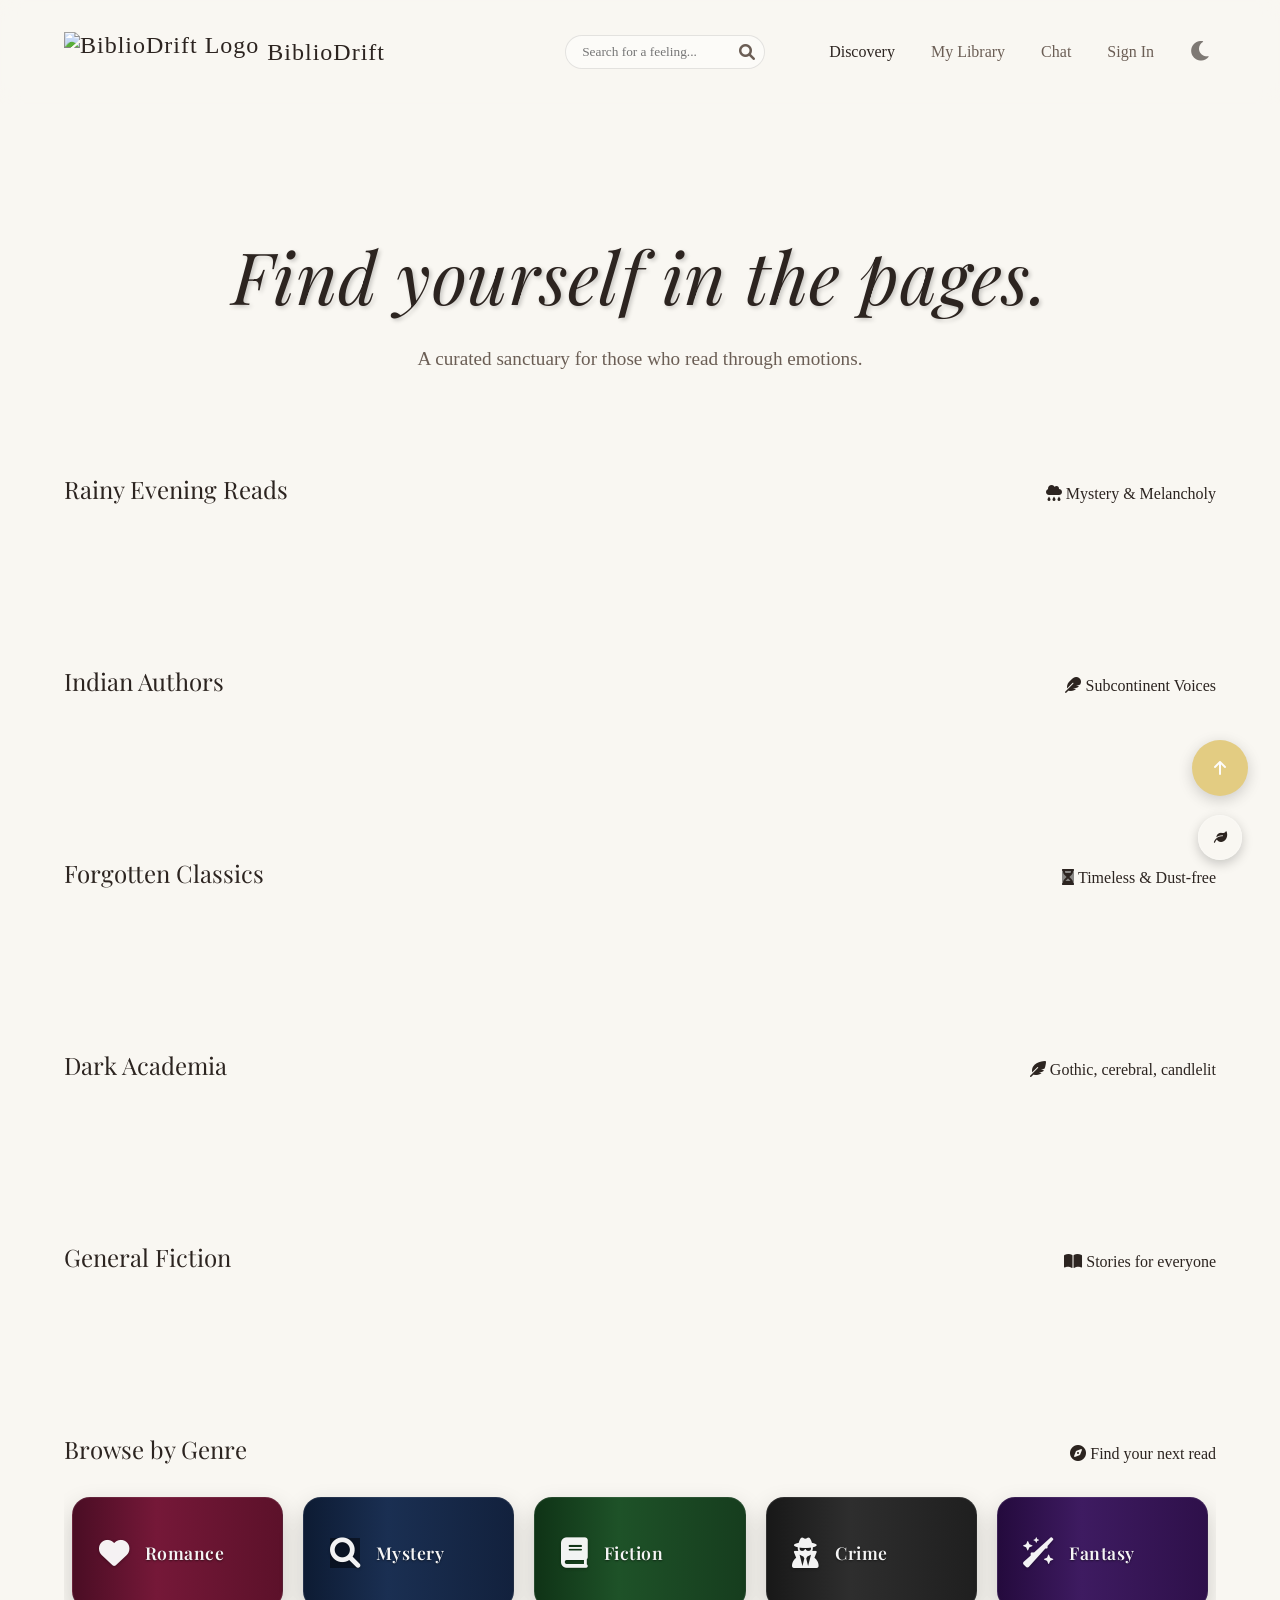
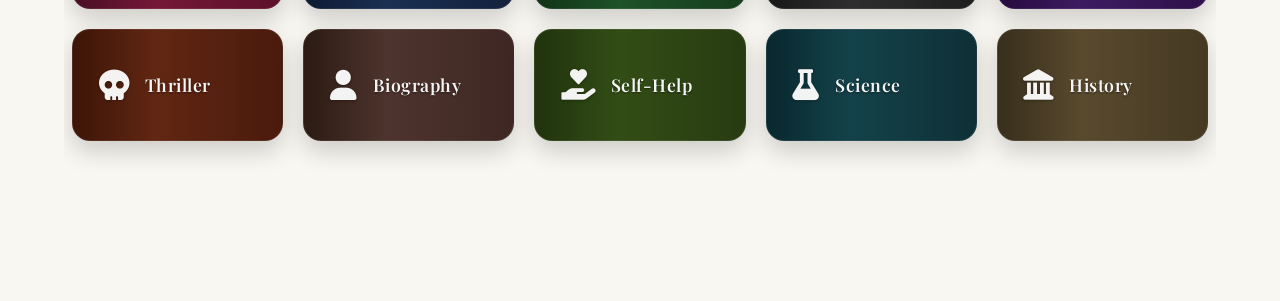
==== commit bad71031: "fix: resolve merge conflicts with upstream/main" ====
--- a/frontend/pages/index.html
+++ b/frontend/pages/index.html
@@ -11,13 +11,20 @@
       }
     })();
   </script>
+  <script src="https://unpkg.com/dexie/dist/dexie.js"></script>
+
+  <script src="../js/db.js"></script>
+
+  <script src="../js/app.js"></script>
+  <script src="../js/library-3d.js"></script>
+  <script src="https://unpkg.com/dexie/dist/dexie.js"></script>
   <meta name="viewport" content="width=device-width, initial-scale=1.0" />
   <!-- Added SEO meta description to improve search engine discoverability and click-through rates -->
   <meta name="description" content="BiblioDrift — Discover books by mood, track your reading journey, and get AI-powered recommendations." />
   <title>BiblioDrift | Find yourself in the pages</title>
   <link rel="stylesheet" href="../css/style.css" />
   <link rel="stylesheet" href="../css/keyboard-shortcuts.css" />
-
+  <link rel="manifest" href="/manifest.json">
   <!-- Fonts -->
   <link rel="preconnect" href="https://fonts.googleapis.com" />
   <link rel="preconnect" href="https://fonts.gstatic.com" crossorigin />
@@ -29,6 +36,13 @@
   <!-- Security: DOMPurify for XSS prevention -->
   <script src="https://cdn.jsdelivr.net/npm/dompurify@3.0.6/dist/purify.min.js"></script>
   <link rel="icon" href="../assets/images/biblioDrift_favicon.png" type="image/png">
+  <!-- PWA -->
+  <link rel="manifest" href="/manifest.json">
+  <meta name="theme-color" content="#2c2420">
+  <meta name="apple-mobile-web-app-capable" content="yes">
+  <meta name="apple-mobile-web-app-status-bar-style" content="black-translucent">
+  <meta name="apple-mobile-web-app-title" content="BiblioDrift">
+  <link rel="apple-touch-icon" href="../assets/images/biblioDrift_favicon.png">
 </head>
 
 <body>
@@ -106,6 +120,14 @@
         <span><i class="fa-solid fa-hourglass"></i> Timeless & Dust-free</span>
       </div>
       <div class="curated-row" id="row-classics"></div>
+    </section>
+
+    <section class="curated-section">
+      <div class="section-header">
+        <h2>Dark Academia</h2>
+        <span><i class="fa-solid fa-feather-pointed"></i> Gothic, cerebral, candlelit</span>
+      </div>
+      <div class="curated-row" id="row-dark-academia"></div>
     </section>
 
     <section class="curated-section">
@@ -170,6 +192,7 @@
             </div>
             <div class="modal-actions">
               <button id="modal-add-btn" class="btn-primary"><i class="fa-regular fa-heart"></i> Add to Library</button>
+              <button id="modal-preview-btn" class="btn-preview"><i class="fa-solid fa-book-open"></i> Preview</button>
               <button id="modal-share-btn" class="btn-secondary modal-share-btn"><i class="fa-solid fa-share-nodes"></i>
                 Share</button>
             </div>
@@ -180,50 +203,11 @@
   </main>
 
 
-
-
-  <!-- Enhanced Footer -->
-  <footer class="main-footer">
-    <div class="footer-container">
-      <div class="footer-brand">
-        <a href="index.html" class="logo">
-          <img style="height: 40px" src="../assets/images/biblioDrift_favicon.png" alt="BiblioDrift Logo"> BiblioDrift
-        </a>
-        <p class="footer-tagline">"There is no frigate like a book to take us lands away."</p>
-        <p class="footer-subtext">&mdash; Emily Dickinson</p>
-      </div>
-      <div class="footer-nav">
-        <h3>Explore</h3>
-        <ul>
-          <li><a href="index.html">Discovery</a></li>
-          <li><a href="library.html">My Library</a></li>
-          <li><a href="chat.html">Literary Chat</a></li>
-        </ul>
-      </div>
-      <div class="footer-legal">
-        <h3>Legal</h3>
-        <ul>
-          <li><a href="privacy-policy.html">Privacy Policy</a></li>
-          <li><a href="terms-and-conditions.html">Terms & Conditions</a></li>
-        </ul>
-      </div>
-      <div class="footer-social">
-        <h3>Connect</h3>
-        <div class="social-icons">
-          <a href="https://www.linkedin.com/in/devanshi5malhotra/" target="_blank" rel="noopener noreferrer" title="LinkedIn"><i class="fab fa-linkedin-in"></i></a>
-          <a href="#" title="Instagram"><i class="fab fa-instagram"></i></a>
-          <a href="https://github.com/devanshi14malhotra/BiblioDrift" target="_blank" rel="noopener noreferrer"
-            title="GitHub"><i class="fa-brands fa-github"></i></a>
-        </div>
-      </div>
-    </div>
-    <div class="footer-bottom">
-      <p>&copy; 2026 BiblioDrift. Curated with <i class="fa-solid fa-heart"></i> for book lovers.</p>
-    </div>
-  </footer>
-
+<!--The footer is being called usingt footer.js.-->
   <script src="../js/config.js"></script>
   <script src="../js/app.js"></script>
+  <script src="../js/book-preview.js"></script>
+  <script src="../js/footer.js"></script>
   <script src="../script/header-scroll.js"></script>
 
 
@@ -253,6 +237,20 @@
           <span class="slider"></span>
         </label>
       </div>
+      <div class="ambient-option">
+        <span style="color: var(--text-main) !important;"><i class="fa-solid fa-water"></i> Calm Ocean Waves</span>
+        <label class="switch">
+          <input type="checkbox" id="oceanToggle">
+          <span class="slider"></span>
+        </label>
+      </div>
+      <div class="ambient-option">
+        <span style="color: var(--text-main) !important;"><i class="fa-solid fa-bolt"></i> Stormy Rain</span>
+        <label class="switch">
+          <input type="checkbox" id="stormToggle">
+          <span class="slider"></span>
+        </label>
+      </div>
       <div class="volume-control">
         <label for="ambientVolume" style="color: var(--text-main) !important;"><i class="fa-solid fa-volume-high"></i> Volume</label>
         <input type="range" id="ambientVolume" min="0" max="1" step="0.1" value="0.5" style="width: 100%;">
@@ -262,6 +260,8 @@
 
   <script src="../js/ambient.js"></script>
   <script src="../js/security.js"></script>
+  <script src="../js/pwa.js"></script>
+
 </body>
 
-</html>+</html>
--- a/frontend/css/style.css
+++ b/frontend/css/style.css
@@ -1,4 +1,13 @@
 :root {
+    /* Fix: WCAG AA Contrast Floor - Issue #534 */
+.glass-panel,
+.book-tooltip,
+.book-detail-modal,
+[class*="glass"] {
+    background: rgba(0, 0, 0, 0.45) !important;
+    backdrop-filter: blur(12px);
+    -webkit-backdrop-filter: blur(12px);
+}
     /* Day Theme (Default) */
     --bg-color: #f9f7f2;
     --header-bg: rgba(249, 247, 242, 0.8);
@@ -70,7 +79,7 @@
 html[data-theme="night"],
 html[data-theme="night"] body {
     background-color: #1e1a18 !important;
-    color: #e0d5cb !important;
+    color: #fff5f5 !important;
 }
 
 [data-theme="night"] header {
@@ -83,6 +92,7 @@
     color: #e0d5cb !important;
     border-color: rgba(255, 255, 255, 0.1) !important;
 }
+
 
 /* Global Wooden Scrollbar Styling */
 ::-webkit-scrollbar {
@@ -245,6 +255,8 @@
     padding: 2rem 4rem;
     max-width: 1400px;
     margin: 0 auto;
+    width: 100%;
+    overflow-x: hidden;
 }
 
 /* --- Hero --- */
@@ -265,6 +277,7 @@
         transform: translateY(0);
     }
 }
+
 
 .hero h1 {
     font-size: clamp(2.5rem, 8vw, 4.5rem);
@@ -286,24 +299,32 @@
 /* --- Curated Tables (Horizontal Scroll) --- */
 .curated-section {
     margin-bottom: 6rem;
+    width: 100%;
+    overflow-x: hidden;
 }
 
 .section-header {
-    margin-bottom: 2rem;
-    border-bottom: 1px solid rgba(0, 0, 0, 0.05);
-    padding-bottom: 0.5rem;
+    margin-: 0 1rem 0.5rem 1rem;
     display: flex;
     justify-content: space-between;
     align-items: baseline;
+    flex-wrap: wrap;
+    gap: 1rem
+    justify-content: space-between;
+    align-items: baseline;
 }
 
 .curated-row {
     display: flex;
     gap: 3rem;
     padding: 2rem 1rem;
-    overflow-x: visible;
-    /* Allow 3D overflow */
+    overflow-x: auto;
+    overflow-y: hidden;
+    /* Allow horizontal scrolling on mobile */
     perspective: 1000px;
+    -webkit-overflow-scrolling: touch;
+    scroll-behavior: smooth;
+    flex-wrap: nowrap;
 }
 
 /* --- 3D Book Component --- */
@@ -312,7 +333,8 @@
     height: var(--book-height);
     perspective: 1000px;
     cursor: pointer;
-    /* Random slight rotation for organic feel - handled in JS usually, but default here */
+    flex-shrink: 0;
+    min-width: var(--book-width);
 }
 
 .book {
@@ -470,27 +492,65 @@
     margin-bottom: 1rem;
 }
 
+/* Read details Button */
+.read-details-btn {
+    background-color: #3e2723; 
+    color: #fffdf9;
+    border: 1px solid var(--accent-gold);
+    padding: 6px 16px; 
+    border-radius: 6px;
+    font-family: 'Playfair Display', 'Georgia', serif;
+    font-size: 0.82rem;
+    cursor: pointer;
+    display: flex;
+    align-items: center;
+    justify-content: center;
+    gap: 6px; 
+    margin: 8px auto 14px auto;
+    width: 96%; 
+    box-shadow: 0 3px 6px rgba(0, 0, 0, 0.15);
+    transition: background-color 0.2s ease-in-out;
+    white-space: nowrap; 
+}
+
+.read-details-btn:hover {
+    background-color: #5d4037;
+}
+
+.book__face--back .book-actions {
+    justify-content: space-around;
+    padding: 0 10px;
+    width: 100%;
+    margin-bottom: -6px;
+}
+
 .book-actions {
     display: flex;
-    gap: 0.5rem;
+    gap: 0.35rem;
+    justify-content: center;
+    align-items: center;
+    width: 100%;
 }
 
 .btn-icon {
     border: none;
     background: none;
     cursor: pointer;
-    font-size: 1.2rem;
+    font-size: 1rem;
+    padding: 0.15rem 0.25rem;
     opacity: 0.6;
-    transition: opacity 0.2s;
+    transition: opacity 0.2s, transform 0.12s;
 }
 
 .btn-icon:hover {
     opacity: 1;
-    transform: scale(1.1);
+    transform: scale(1.08);
 }
 
 /* --- Virtual Shelves --- */
 .shelves-container {
+    width: 100%;
+    overflow-x: hidden;
     display: flex;
     flex-direction: column;
     gap: 4rem;
@@ -519,6 +579,9 @@
     gap: 1.5rem;
     /* More spacing for expanded books */
     min-height: 280px;
+    flex-wrap: nowrap;
+    overflow-x: auto;
+    -webkit-overflow-scrolling: touch;
 }
 
 .shelf-row::after {
@@ -672,6 +735,8 @@
     overflow-y: auto;
     box-shadow: var(--shadow-soft);
     border: 1px solid var(--glass-border);
+    display: flex;
+    flex-direction: column;
 }
 
 .mood-modal-header {
@@ -790,7 +855,28 @@
 
 /* Utilities */
 .hidden {
-    display: none;
+    display: none !important;
+}
+
+/* --- Constellation View --- */
+.constellation-container {
+    width: 100%;
+    min-height: 600px;
+    margin-top: 2rem;
+    position: relative;
+    border-radius: 12px;
+    overflow: hidden;
+    animation: fadeIn 0.5s ease;
+}
+
+.view-toggles button {
+    cursor: pointer;
+    transition: all 0.3s ease;
+}
+
+.view-toggles .active-view {
+    box-shadow: 0 4px 15px rgba(0, 0, 0, 0.2);
+    transform: scale(1.05);
 }
 
 .fade-in {
@@ -882,6 +968,7 @@
     border: none;
     padding: 0;
     overflow: visible;
+    max-height: 95vh;
 }
 
 .glass-modal::backdrop {
@@ -899,7 +986,9 @@
     padding: 2.5rem;
     position: relative;
     overflow: hidden;
+    overflow-y: auto;
     animation: modalIn 0.4s cubic-bezier(0.175, 0.885, 0.32, 1.275);
+    max-height: 90vh;
 }
 
 [data-theme="night"] .modal-content {
@@ -1089,6 +1178,29 @@
     .modal-content {
         padding: 1.5rem;
     }
+
+    .modal-info h2 {
+        font-size: 1.8rem;
+    }
+
+    .ai-insight-box {
+        padding: 1rem 1.2rem;
+    }
+
+    #modal-ai-note {
+        font-size: 0.95rem;
+    }
+
+    .modal-actions {
+        flex-direction: column;
+        width: 100%;
+    }
+
+    .btn-primary,
+    .btn-secondary,
+    .btn-preview {
+        width: 100%;
+    }
 }
 
 /* ===== CHAT INTERFACE STYLES ===== */
@@ -1455,6 +1567,7 @@
     justify-content: center;
     overflow: hidden;
     box-shadow: 0 2px 8px rgba(0, 0, 0, 0.1);
+    flex-shrink: 0;
 }
 
 .book-rec-cover img {
@@ -1475,6 +1588,7 @@
     line-height: 1.2;
     display: -webkit-box;
     -webkit-line-clamp: 2;
+    line-clamp: 2;
     -webkit-box-orient: vertical;
     overflow: hidden;
 }
@@ -1484,6 +1598,7 @@
     color: var(--text-muted);
     display: -webkit-box;
     -webkit-line-clamp: 1;
+    line-clamp: 1;
     -webkit-box-orient: vertical;
     overflow: hidden;
 }
@@ -1698,13 +1813,12 @@
 }
 
 /* ===== GENRE SECTION STYLES ===== */
-
-/* Genre Grid Layout */
 .genre-grid {
-    display: grid;
-    grid-template-columns: repeat(5, 1fr);
-    gap: 1rem;
-    padding: 1rem 0;
+display: grid;
+   
+    grid-template-columns: repeat(auto-fill, minmax(180px, 1fr));
+    gap: 1.25rem;
+    padding: 2rem 0.5rem
 }
 
 /* Genre Card - Vintage Book Spine Look */
@@ -1715,20 +1829,20 @@
     /* Horizontal layout */
     align-items: center;
     justify-content: flex-start;
-    padding: 1rem 1.5rem;
+    gap: 1rem;
+    padding: 1.35rem 1.6rem;
     cursor: pointer;
     transition: all 0.3s cubic-bezier(0.23, 1, 0.32, 1);
 
     /* Rectangular Shape */
-    border-radius: 8px;
-    box-shadow: 0 4px 10px rgba(0, 0, 0, 0.2);
-
-    height: 80px;
-    /* Much smaller height */
+    border-radius: 18px;
+    box-shadow: 0 10px 24px rgba(0, 0, 0, 0.18);
+
+    min-height: 112px;
     position: relative;
     overflow: hidden;
-    border: 1px solid rgba(0, 0, 0, 0.1);
-    gap: 1rem;
+    border: 1px solid rgba(255, 255, 255, 0.08);
+    backdrop-filter: blur(10px);
 }
 
 /* Remove gold lines for cleaner small look */
@@ -1738,7 +1852,7 @@
 }
 
 .genre-card i {
-    font-size: 1.8rem;
+    font-size: 1.9rem;
     margin-bottom: 0;
     margin-right: 0;
     color: rgba(255, 255, 255, 0.95);
@@ -1761,11 +1875,12 @@
     writing-mode: horizontal-tb;
     /* Horizontal Text */
     transform: none;
+    line-height: 1.2;
 }
 
 .genre-card:hover {
-    transform: translateY(-5px);
-    box-shadow: 0 8px 20px rgba(0, 0, 0, 0.3);
+    transform: translateY(-6px);
+    box-shadow: 0 16px 30px rgba(0, 0, 0, 0.28);
     z-index: 10;
 }
 
@@ -1902,12 +2017,14 @@
 
 /* Genre Books Grid */
 .genre-books-grid {
-    display: flex;
-    flex-wrap: wrap;
-    justify-content: center;
-    gap: 3rem;
+    display: grid;
+    grid-template-columns: repeat(auto-fill, minmax(140px, 1fr));
+    gap: 1.5rem;
     padding: 2rem;
     perspective: 1000px;
+    justify-items: center;
+    width: 100%;
+    max-width: 100%;
 }
 
 .genre-book-card {
@@ -1942,6 +2059,7 @@
     margin: 0 0 0.25rem 0;
     display: -webkit-box;
     -webkit-line-clamp: 2;
+    line-clamp: 2;
     -webkit-box-orient: vertical;
     overflow: hidden;
 }
@@ -1971,18 +2089,20 @@
 /* Genre Responsive */
 @media (max-width: 900px) {
     .genre-grid {
-        grid-template-columns: repeat(3, 1fr);
+        grid-template-columns: repeat(auto-fit, minmax(160px, 1fr));
     }
 }
 
 @media (max-width: 600px) {
     .genre-grid {
-        grid-template-columns: repeat(2, 1fr);
-        gap: 0.75rem;
+        grid-template-columns: repeat(auto-fit, minmax(140px, 1fr));
+        gap: 0.9rem;
     }
 
     .genre-card {
-        padding: 1.25rem 0.75rem;
+        min-height: 96px;
+        padding: 1rem 1rem;
+        gap: 0.85rem;
     }
 
     .genre-card i {
@@ -2313,6 +2433,14 @@
     transition: all 0.3s cubic-bezier(0.23, 1, 0.32, 1);
 }
 
+/* Fix: Ensure light text in day theme for contrast with dark background override */
+.book-tooltip .tooltip-title,
+.book-tooltip .tooltip-author,
+.book-tooltip .tooltip-rating-text,
+.book-tooltip .tooltip-description {
+    color: #f5f5f5 !important;
+}
+
 [data-theme="night"] .book-tooltip {
     background: rgba(44, 36, 32, 0.98);
     border: 1px solid rgba(255, 255, 255, 0.1);
@@ -2381,6 +2509,7 @@
     line-height: 1.5;
     display: -webkit-box;
     -webkit-line-clamp: 3;
+    line-clamp: 3;
     -webkit-box-orient: vertical;
     overflow: hidden;
     border-top: 1px solid rgba(0, 0, 0, 0.08);
@@ -4206,10 +4335,10 @@
     align-items: center;
     gap: 0.6rem;
 
-    background: var(--glass-bg);
+    background: #1a1a28;
     backdrop-filter: blur(12px);
 
-    border: 1px solid var(--glass-border);
+    border: 1px solid #2a2a3e;
     border-radius: 14px;
 
     padding: 10px 16px;
@@ -4238,26 +4367,26 @@
 
 /* Select styling */
 .sort-select {
-    background: transparent;
-    border: none;
+    width: 100%;
+    background-color: #1a1a28 !important;
+    border: 1px solid var(--rb-border);
+    border-radius: 8px;
+    padding: 0.7rem 1rem;
+    color: #e8e0d0 !important;
+    -webkit-appearance: none;
+    appearance: none;
+    font-size: 0.95rem;
     outline: none;
-
-    font-family: "Georgia", serif;
-    font-size: 14px;
-    color: var(--text-main);
-
-    cursor: pointer;
-}
-
-/* Fancy focus */
+    }
+
 .sort-select:focus {
-    color: var(--accent-gold);
-}
-
-.logo img {
-    height: 40px;
-}
-
+    border-color: #c9a84c;
+}
+
+.sort-select option {
+    background: var(--rb-card);
+    color: var(--rb-text);
+}
 .search-icon {
     cursor: pointer;
 }
@@ -4533,4 +4662,11 @@
 
 input:checked+.slider:before {
     transform: translateX(14px);
-}+}
+html, body {
+  cursor: url("data:image/svg+xml;utf8,<svg xmlns='http://www.w3.org/2000/svg' width='32' height='32' viewBox='0 0 24 24'><path fill='%23cca43b' d='M4.42 20.58a1 1 0 0 0 1.41 0L15.24 11.2l-2.44-2.44L3.42 18.17a1 1 0 0 0 0 1.41zM17.36 9.08l-2.44-2.44 2.12-2.12a2 2 0 0 1 2.83 0l1.77 1.77a2 2 0 0 1 0 2.83z'/><path stroke='%23cca43b' stroke-width='1.5' d='M2 22l4-1'/></svg>") 0 24, auto !important;
+}
+*:hover {
+  cursor: pointer !important; 
+  cursor: url("data:image/svg+xml;utf8,<svg xmlns='http://www.w3.org/2000/svg' width='32' height='32' viewBox='0 0 24 24'><path fill='%23ffca3a' d='M4.42 20.58a1 1 0 0 0 1.41 0L15.24 11.2l-2.44-2.44L3.42 18.17a1 1 0 0 0 0 1.41zM17.36 9.08l-2.44-2.44 2.12-2.12a2 2 0 0 1 2.83 0l1.77 1.77a2 2 0 0 1 0 2.83z'/><path stroke='%23ffca3a' stroke-width='1.5' d='M2 22l4-1'/></svg>") 0 24, pointer !important;
+}
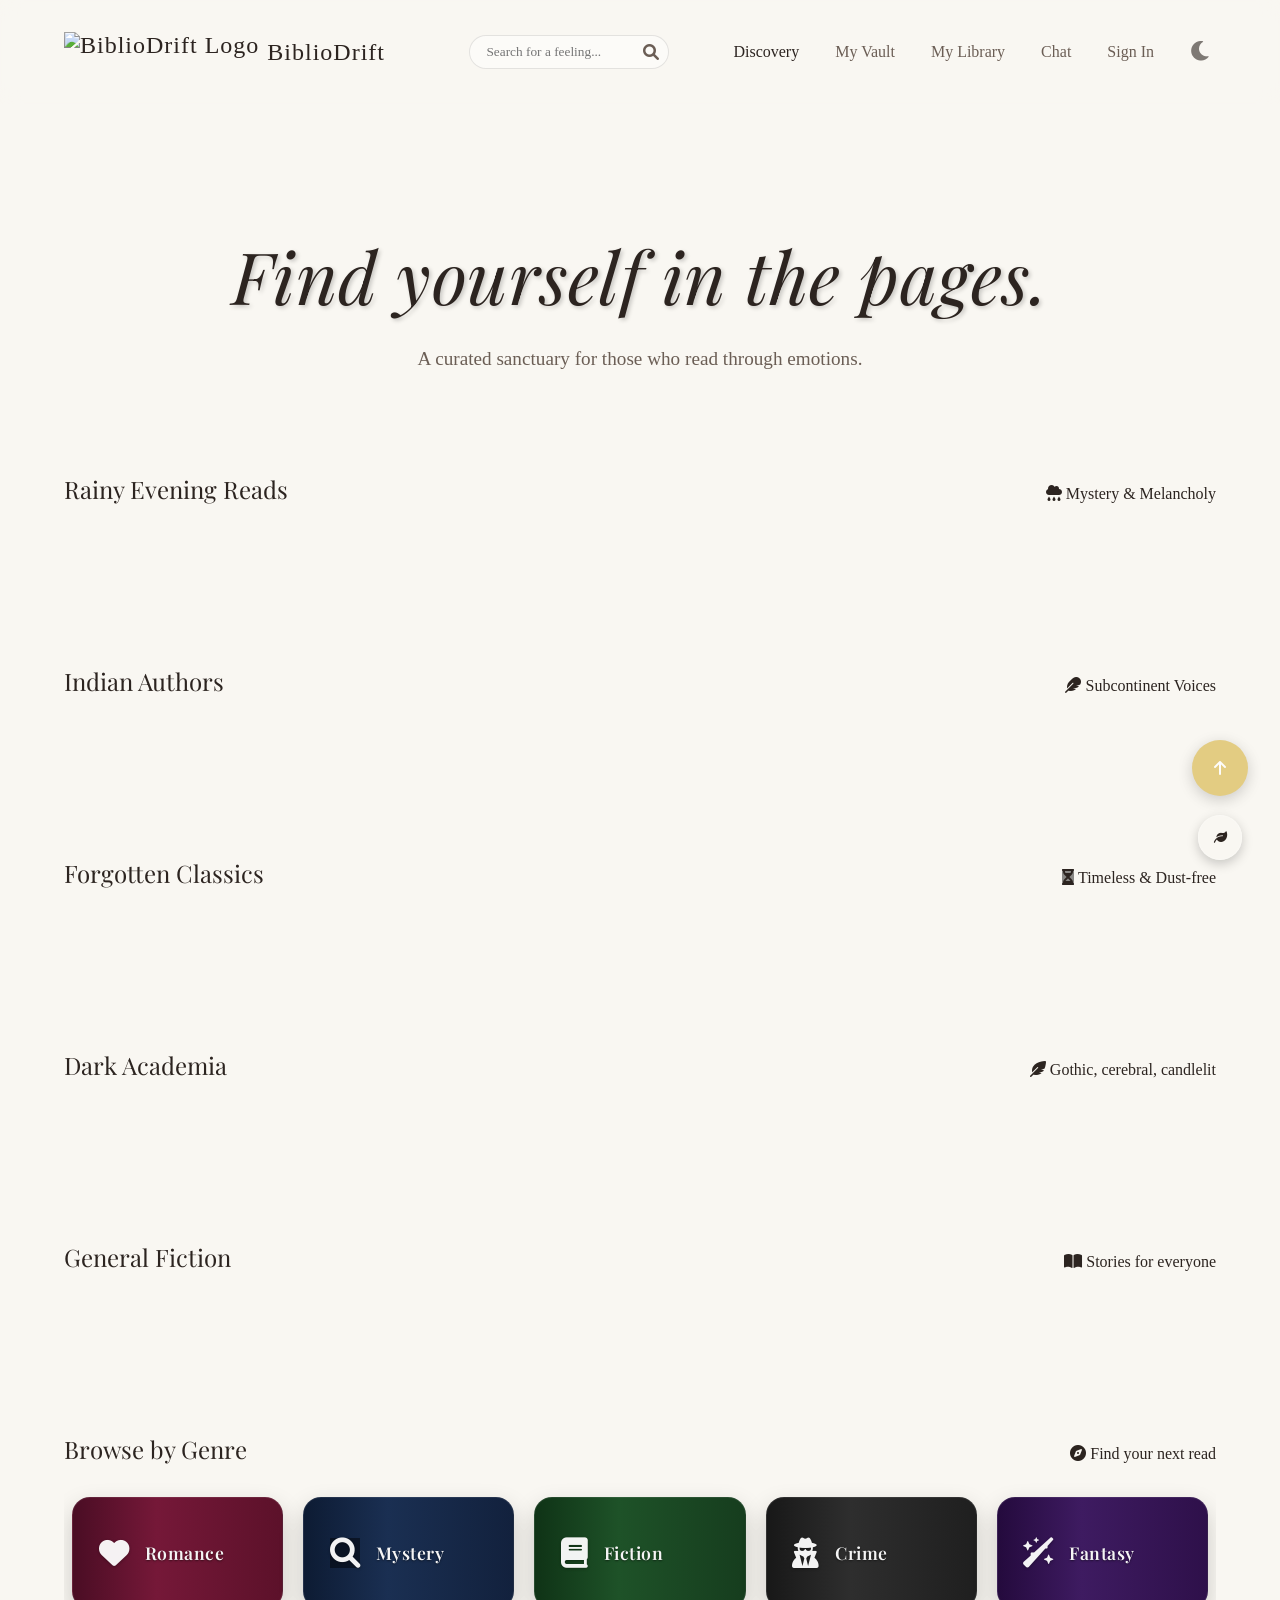
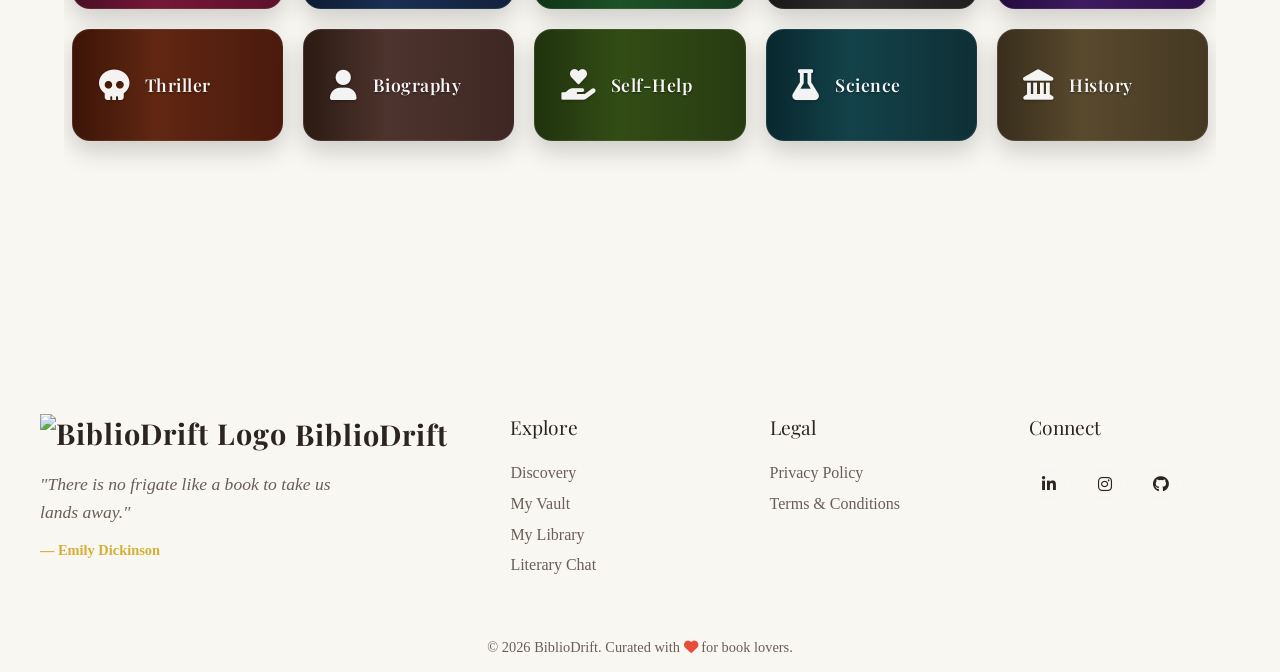
==== commit e5b522e7: "Merge branch 'main' into added-my-vault-and-prompts-for-playlist-in-elara" ====
--- a/frontend/pages/index.html
+++ b/frontend/pages/index.html
@@ -61,6 +61,10 @@
           <span class="tooltip-text"><i class="fa-solid fa-wand-magic-sparkles"></i> Explore books</span>
         </div>
         <div class="tooltip">
+          <a href="vault.html">My Vault</a>
+          <span class="tooltip-text"><i class="fa-solid fa-vault"></i> My Vault</span>
+        </div>
+        <div class="tooltip">
           <a href="library.html">My Library</a>
           <span class="tooltip-text"><i class="fa-solid fa-book"></i> My Library</span>
         </div>
@@ -86,18 +90,18 @@
       <p>A curated sanctuary for those who read through emotions.</p>
     </section>
 
-    <!-- SEARCH RESULTS SECTION (Initially Hidden) -->
+    
     <section id="search-results-section" class="curated-section" hidden>
       <div class="section-header">
         <h2 id="search-query-display">Search Results</h2>
         <span><i class="fa-solid fa-magnifying-glass"></i> Exploring your query</span>
       </div>
       <div class="curated-row" id="search-results-grid">
-        <!-- Dynamically Appended Books -->
-      </div>
-    </section>
-
-    <!-- Curated Sections -->
+      
+      </div>
+    </section>
+
+   
     <section class="curated-section">
       <div class="section-header">
         <h2>Rainy Evening Reads</h2>
@@ -138,7 +142,6 @@
       <div class="curated-row" id="row-fiction"></div>
     </section>
 
-    <!-- Genre Grid Section -->
     <section class="curated-section genre-section">
       <div class="section-header">
         <h2>Browse by Genre</h2>
@@ -159,8 +162,6 @@
         <div class="genre-card" data-genre="history"><i class="fa-solid fa-landmark"></i><span>History</span></div>
       </div>
     </section>
-
-    <!-- Genre Modal -->
     <dialog id="genre-modal" class="genre-modal">
       <div class="genre-modal-content">
         <div class="genre-modal-header">
@@ -172,8 +173,6 @@
         </div>
       </div>
     </dialog>
-
-    <!-- Book Details Modal -->
     <dialog id="book-details-modal" class="glass-modal">
       <div class="modal-content">
         <button class="close-modal-btn" id="closeModalBtn"><i class="fa-solid fa-xmark"></i></button>
@@ -195,6 +194,7 @@
               <button id="modal-preview-btn" class="btn-preview"><i class="fa-solid fa-book-open"></i> Preview</button>
               <button id="modal-share-btn" class="btn-secondary modal-share-btn"><i class="fa-solid fa-share-nodes"></i>
                 Share</button>
+              <button id="modal-mood-btn" class="btn-secondary"><i class="fa-solid fa-wand-magic-sparkles"></i> Explore Mood</button>
             </div>
           </div>
         </div>
@@ -202,12 +202,49 @@
     </dialog>
   </main>
 
-
-<!--The footer is being called usingt footer.js.-->
+  <footer class="main-footer">
+    <div class="footer-container">
+      <div class="footer-brand">
+        <a href="index.html" class="logo">
+          <img style="height: 40px" src="../assets/images/biblioDrift_favicon.png" alt="BiblioDrift Logo"> BiblioDrift
+        </a>
+        <p class="footer-tagline">"There is no frigate like a book to take us lands away."</p>
+        <p class="footer-subtext">&mdash; Emily Dickinson</p>
+      </div>
+      <div class="footer-nav">
+        <h3>Explore</h3>
+        <ul>
+          <li><a href="index.html">Discovery</a></li>
+          <li><a href="vault.html">My Vault</a></li>
+          <li><a href="library.html">My Library</a></li>
+          <li><a href="chat.html">Literary Chat</a></li>
+        </ul>
+      </div>
+      <div class="footer-legal">
+        <h3>Legal</h3>
+        <ul>
+          <li><a href="privacy-policy.html">Privacy Policy</a></li>
+          <li><a href="terms-and-conditions.html">Terms & Conditions</a></li>
+        </ul>
+      </div>
+      <div class="footer-social">
+        <h3>Connect</h3>
+        <div class="social-icons">
+          <a href="https://www.linkedin.com/in/devanshi5malhotra/" target="_blank" rel="noopener noreferrer" title="LinkedIn"><i class="fab fa-linkedin-in"></i></a>
+          <a href="#" title="Instagram"><i class="fab fa-instagram"></i></a>
+          <a href="https://github.com/devanshi14malhotra/BiblioDrift" target="_blank" rel="noopener noreferrer"
+            title="GitHub"><i class="fa-brands fa-github"></i></a>
+        </div>
+      </div>
+    </div>
+    <div class="footer-bottom">
+      <p>&copy; 2026 BiblioDrift. Curated with <i class="fa-solid fa-heart"></i> for book lovers.</p>
+    </div>
+  </footer>
+
   <script src="../js/config.js"></script>
   <script src="../js/app.js"></script>
   <script src="../js/book-preview.js"></script>
-  <script src="../js/footer.js"></script>
   <script src="../script/header-scroll.js"></script>
 
 
@@ -261,7 +298,7 @@
   <script src="../js/ambient.js"></script>
   <script src="../js/security.js"></script>
   <script src="../js/pwa.js"></script>
+  <script src="../script/vault.js"></script>
 
 </body>
-
 </html>
--- a/frontend/css/style.css
+++ b/frontend/css/style.css
@@ -4335,10 +4335,10 @@
     align-items: center;
     gap: 0.6rem;
 
-    background: #1a1a28;
+    background: var(--glass-bg);
     backdrop-filter: blur(12px);
 
-    border: 1px solid #2a2a3e;
+    border: 1px solid var(--glass-border);
     border-radius: 14px;
 
     padding: 10px 16px;
@@ -4367,26 +4367,26 @@
 
 /* Select styling */
 .sort-select {
-    width: 100%;
-    background-color: #1a1a28 !important;
-    border: 1px solid var(--rb-border);
-    border-radius: 8px;
-    padding: 0.7rem 1rem;
-    color: #e8e0d0 !important;
-    -webkit-appearance: none;
-    appearance: none;
-    font-size: 0.95rem;
+    background: transparent;
+    border: none;
     outline: none;
-    }
-
+
+    font-family: "Georgia", serif;
+    font-size: 14px;
+    color: var(--text-main);
+
+    cursor: pointer;
+}
+
+/* Fancy focus */
 .sort-select:focus {
-    border-color: #c9a84c;
-}
-
-.sort-select option {
-    background: var(--rb-card);
-    color: var(--rb-text);
-}
+    color: var(--accent-gold);
+}
+
+.logo img {
+    height: 40px;
+}
+
 .search-icon {
     cursor: pointer;
 }
@@ -4670,3 +4670,113 @@
   cursor: pointer !important; 
   cursor: url("data:image/svg+xml;utf8,<svg xmlns='http://www.w3.org/2000/svg' width='32' height='32' viewBox='0 0 24 24'><path fill='%23ffca3a' d='M4.42 20.58a1 1 0 0 0 1.41 0L15.24 11.2l-2.44-2.44L3.42 18.17a1 1 0 0 0 0 1.41zM17.36 9.08l-2.44-2.44 2.12-2.12a2 2 0 0 1 2.83 0l1.77 1.77a2 2 0 0 1 0 2.83z'/><path stroke='%23ffca3a' stroke-width='1.5' d='M2 22l4-1'/></svg>") 0 24, pointer !important;
 }
+
+/* Enhanced Empty State */
+.library-empty-state {
+    display: flex;
+    flex-direction: column;
+    align-items: center;
+    justify-content: center;
+    min-height: 400px;
+    padding: 3rem 1.5rem;
+    text-align: center;
+    animation: fadeInUp 0.6s ease-out;
+}
+
+@keyframes fadeInUp {
+    from {
+        opacity: 0;
+        transform: translateY(30px);
+    }
+    to {
+        opacity: 1;
+        transform: translateY(0);
+    }
+}
+
+/* SVG Illustration */
+.empty-state-illustration {
+    margin-bottom: 2rem;
+}
+
+.empty-shelf-svg {
+    filter: drop-shadow(0 4px 12px rgba(0,0,0,0.1));
+}
+
+/* Floating animation for book */
+.floating-book {
+    animation: float 3s ease-in-out infinite;
+    transform-origin: center;
+}
+
+@keyframes float {
+    0%, 100% { transform: translateY(0px); }
+    50% { transform: translateY(-10px); }
+}
+
+/* Sparkle animations */
+.sparkle {
+    animation: sparkle 2s ease-in-out infinite;
+}
+
+.sparkle-1 { animation-delay: 0s; }
+.sparkle-2 { animation-delay: 0.6s; }
+.sparkle-3 { animation-delay: 1.2s; }
+
+@keyframes sparkle {
+    0%, 100% { opacity: 0; transform: scale(0); }
+    50% { opacity: 1; transform: scale(1); }
+}
+
+/* Typography */
+.empty-state-title {
+    font-family: 'Playfair Display', serif;
+    font-size: 1.75rem;
+    font-weight: 600;
+    color: var(--text-primary);
+    margin-bottom: 0.75rem;
+    line-height: 1.3;
+}
+
+.empty-state-description {
+    font-size: 1rem;
+    color: var(--text-muted);
+    max-width: 400px;
+    margin-bottom: 2rem;
+    line-height: 1.6;
+}
+
+/* CTA Button Enhancement */
+.library-empty-link {
+    display: inline-flex;
+    align-items: center;
+    gap: 0.5rem;
+    padding: 0.875rem 1.75rem;
+    font-size: 1rem;
+    font-weight: 600;
+    transition: all 0.3s ease;
+    box-shadow: 0 4px 12px rgba(192, 145, 70, 0.2);
+}
+
+.library-empty-link:hover {
+    transform: translateY(-2px);
+    box-shadow: 0 6px 20px rgba(192, 145, 70, 0.3);
+}
+
+.library-empty-link i {
+    font-size: 1.1rem;
+}
+
+/* Responsive */
+@media (max-width: 768px) {
+    .empty-state-title {
+        font-size: 1.5rem;
+    }
+    
+    .empty-shelf-svg {
+        width: 150px;
+        height: 150px;
+    }
+}
+
+
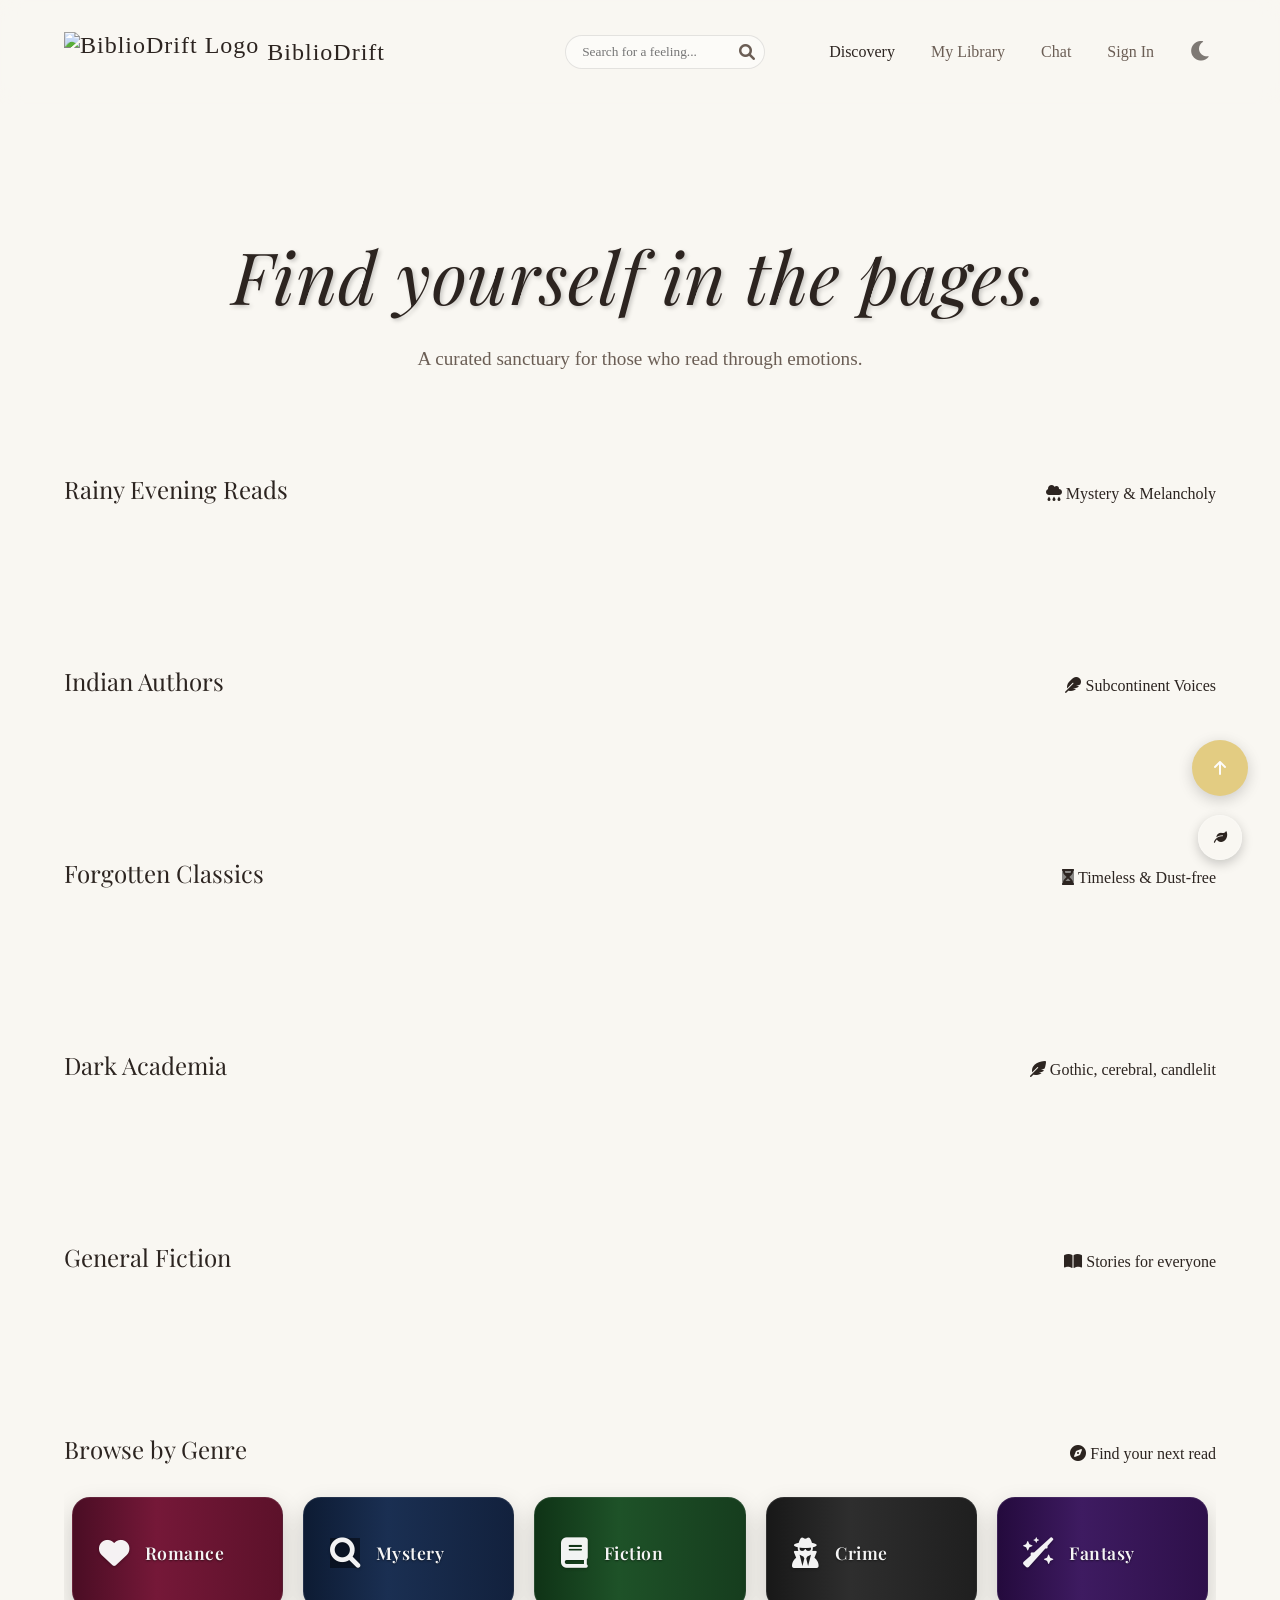
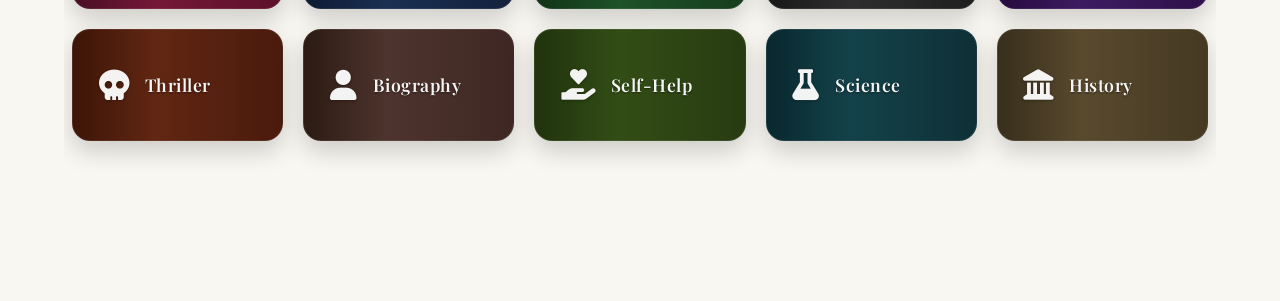
==== commit d4814273: "Merge pull request #703 from diksha78dev/fix/issue-648 Fix frontend regressions — CSS syntax, script" ====
--- a/frontend/pages/index.html
+++ b/frontend/pages/index.html
@@ -15,7 +15,7 @@
 
   <script src="../js/db.js"></script>
 
-  <script src="../js/app.js"></script>
+  <!-- <script src="../js/app.js"></script> -->
   <script src="../js/library-3d.js"></script>
   <script src="https://unpkg.com/dexie/dist/dexie.js"></script>
   <meta name="viewport" content="width=device-width, initial-scale=1.0" />
@@ -61,10 +61,6 @@
           <span class="tooltip-text"><i class="fa-solid fa-wand-magic-sparkles"></i> Explore books</span>
         </div>
         <div class="tooltip">
-          <a href="vault.html">My Vault</a>
-          <span class="tooltip-text"><i class="fa-solid fa-vault"></i> My Vault</span>
-        </div>
-        <div class="tooltip">
           <a href="library.html">My Library</a>
           <span class="tooltip-text"><i class="fa-solid fa-book"></i> My Library</span>
         </div>
@@ -78,9 +74,9 @@
           <span class="tooltip-text" id="navAuthTooltip"><i class="fa-solid fa-key"></i> Access account</span>
         </div>
       </nav>
-      <button id="themeToggle" class="btn-icon" title="Toggle Theme">
-        <i class="fa-solid fa-moon"></i>
-      </button>
+<button id="themeToggle" class="btn-icon" title="Toggle Theme">
+  <i class="fa-solid fa-moon"></i>
+</button>
     </div>
   </header>
 
@@ -90,18 +86,25 @@
       <p>A curated sanctuary for those who read through emotions.</p>
     </section>
 
-    
+    <!-- SEARCH RESULTS SECTION (Initially Hidden) -->
     <section id="search-results-section" class="curated-section" hidden>
       <div class="section-header">
         <h2 id="search-query-display">Search Results</h2>
         <span><i class="fa-solid fa-magnifying-glass"></i> Exploring your query</span>
       </div>
+      <!-- Mood-Tag Filter Bar -->
+      <div id="mood-filter-bar" class="mood-filter-bar" hidden>
+        <div class="filter-label">Filter by mood:</div>
+        <div class="filter-chips" id="filter-chips">
+          <!-- Dynamically populated chips -->
+        </div>
+      </div>
       <div class="curated-row" id="search-results-grid">
-      
-      </div>
-    </section>
-
-   
+        <!-- Dynamically Appended Books -->
+      </div>
+    </section>
+
+    <!-- Curated Sections -->
     <section class="curated-section">
       <div class="section-header">
         <h2>Rainy Evening Reads</h2>
@@ -142,6 +145,7 @@
       <div class="curated-row" id="row-fiction"></div>
     </section>
 
+    <!-- Genre Grid Section -->
     <section class="curated-section genre-section">
       <div class="section-header">
         <h2>Browse by Genre</h2>
@@ -162,6 +166,8 @@
         <div class="genre-card" data-genre="history"><i class="fa-solid fa-landmark"></i><span>History</span></div>
       </div>
     </section>
+
+    <!-- Genre Modal -->
     <dialog id="genre-modal" class="genre-modal">
       <div class="genre-modal-content">
         <div class="genre-modal-header">
@@ -173,6 +179,8 @@
         </div>
       </div>
     </dialog>
+
+    <!-- Book Details Modal -->
     <dialog id="book-details-modal" class="glass-modal">
       <div class="modal-content">
         <button class="close-modal-btn" id="closeModalBtn"><i class="fa-solid fa-xmark"></i></button>
@@ -189,6 +197,13 @@
                 <div class="text-skeleton skeleton" style="width: 70%"></div>
               </div>
             </div>
+            <!-- Added "Where to Buy" section -->
+            <div class="purchase-links-box" style="margin-top: 15px;">
+              <div class="purchase-header"><i class="fa-solid fa-cart-shopping"></i><span> Where to Buy</span></div>
+              <div id="modal-purchase-links" class="purchase-links-container">
+                <div class="text-skeleton skeleton"></div>
+              </div>
+            </div>
             <div class="modal-actions">
               <button id="modal-add-btn" class="btn-primary"><i class="fa-regular fa-heart"></i> Add to Library</button>
               <button id="modal-preview-btn" class="btn-preview"><i class="fa-solid fa-book-open"></i> Preview</button>
@@ -202,49 +217,13 @@
     </dialog>
   </main>
 
-  <footer class="main-footer">
-    <div class="footer-container">
-      <div class="footer-brand">
-        <a href="index.html" class="logo">
-          <img style="height: 40px" src="../assets/images/biblioDrift_favicon.png" alt="BiblioDrift Logo"> BiblioDrift
-        </a>
-        <p class="footer-tagline">"There is no frigate like a book to take us lands away."</p>
-        <p class="footer-subtext">&mdash; Emily Dickinson</p>
-      </div>
-      <div class="footer-nav">
-        <h3>Explore</h3>
-        <ul>
-          <li><a href="index.html">Discovery</a></li>
-          <li><a href="vault.html">My Vault</a></li>
-          <li><a href="library.html">My Library</a></li>
-          <li><a href="chat.html">Literary Chat</a></li>
-        </ul>
-      </div>
-      <div class="footer-legal">
-        <h3>Legal</h3>
-        <ul>
-          <li><a href="privacy-policy.html">Privacy Policy</a></li>
-          <li><a href="terms-and-conditions.html">Terms & Conditions</a></li>
-        </ul>
-      </div>
-      <div class="footer-social">
-        <h3>Connect</h3>
-        <div class="social-icons">
-          <a href="https://www.linkedin.com/in/devanshi5malhotra/" target="_blank" rel="noopener noreferrer" title="LinkedIn"><i class="fab fa-linkedin-in"></i></a>
-          <a href="#" title="Instagram"><i class="fab fa-instagram"></i></a>
-          <a href="https://github.com/devanshi14malhotra/BiblioDrift" target="_blank" rel="noopener noreferrer"
-            title="GitHub"><i class="fa-brands fa-github"></i></a>
-        </div>
-      </div>
-    </div>
-    <div class="footer-bottom">
-      <p>&copy; 2026 BiblioDrift. Curated with <i class="fa-solid fa-heart"></i> for book lovers.</p>
-    </div>
-  </footer>
-
+
+<!--The footer is being called usingt footer.js.-->
   <script src="../js/config.js"></script>
+  <script src="../js/security.js"></script>
   <script src="../js/app.js"></script>
   <script src="../js/book-preview.js"></script>
+  <script src="../js/footer.js"></script>
   <script src="../script/header-scroll.js"></script>
 
 
@@ -297,8 +276,50 @@
 
   <script src="../js/ambient.js"></script>
   <script src="../js/security.js"></script>
+  <script src="../js/app.js"></script>
   <script src="../js/pwa.js"></script>
-  <script src="../script/vault.js"></script>
 
 </body>
+
+<script>
+document.addEventListener('DOMContentLoaded', function () {
+    const btn = document.getElementById('themeToggle');
+    if (!btn) {
+        console.error('themeToggle button not found');
+        return;
+    }
+
+    const icon = btn.querySelector('i');
+    const STORAGE_KEY = 'bibliodrift_theme';
+
+    function applyTheme(theme) {
+        if (theme === 'night') {
+            document.documentElement.setAttribute('data-theme', 'night');
+            if (icon) icon.className = 'fa-solid fa-sun';
+        } else {
+            document.documentElement.removeAttribute('data-theme');
+            if (icon) icon.className = 'fa-solid fa-moon';
+        }
+
+        localStorage.setItem(STORAGE_KEY, theme);
+        console.log('Theme applied:', theme);
+    }
+
+    // Load saved theme
+    const savedTheme = localStorage.getItem(STORAGE_KEY) || 'light';
+    applyTheme(savedTheme);
+
+    // Toggle on click
+    btn.addEventListener('click', function () {
+        const current =
+            document.documentElement.getAttribute('data-theme') === 'night'
+                ? 'night'
+                : 'light';
+
+        const next = current === 'night' ? 'light' : 'night';
+        applyTheme(next);
+    });
+});
+</script>
+
 </html>
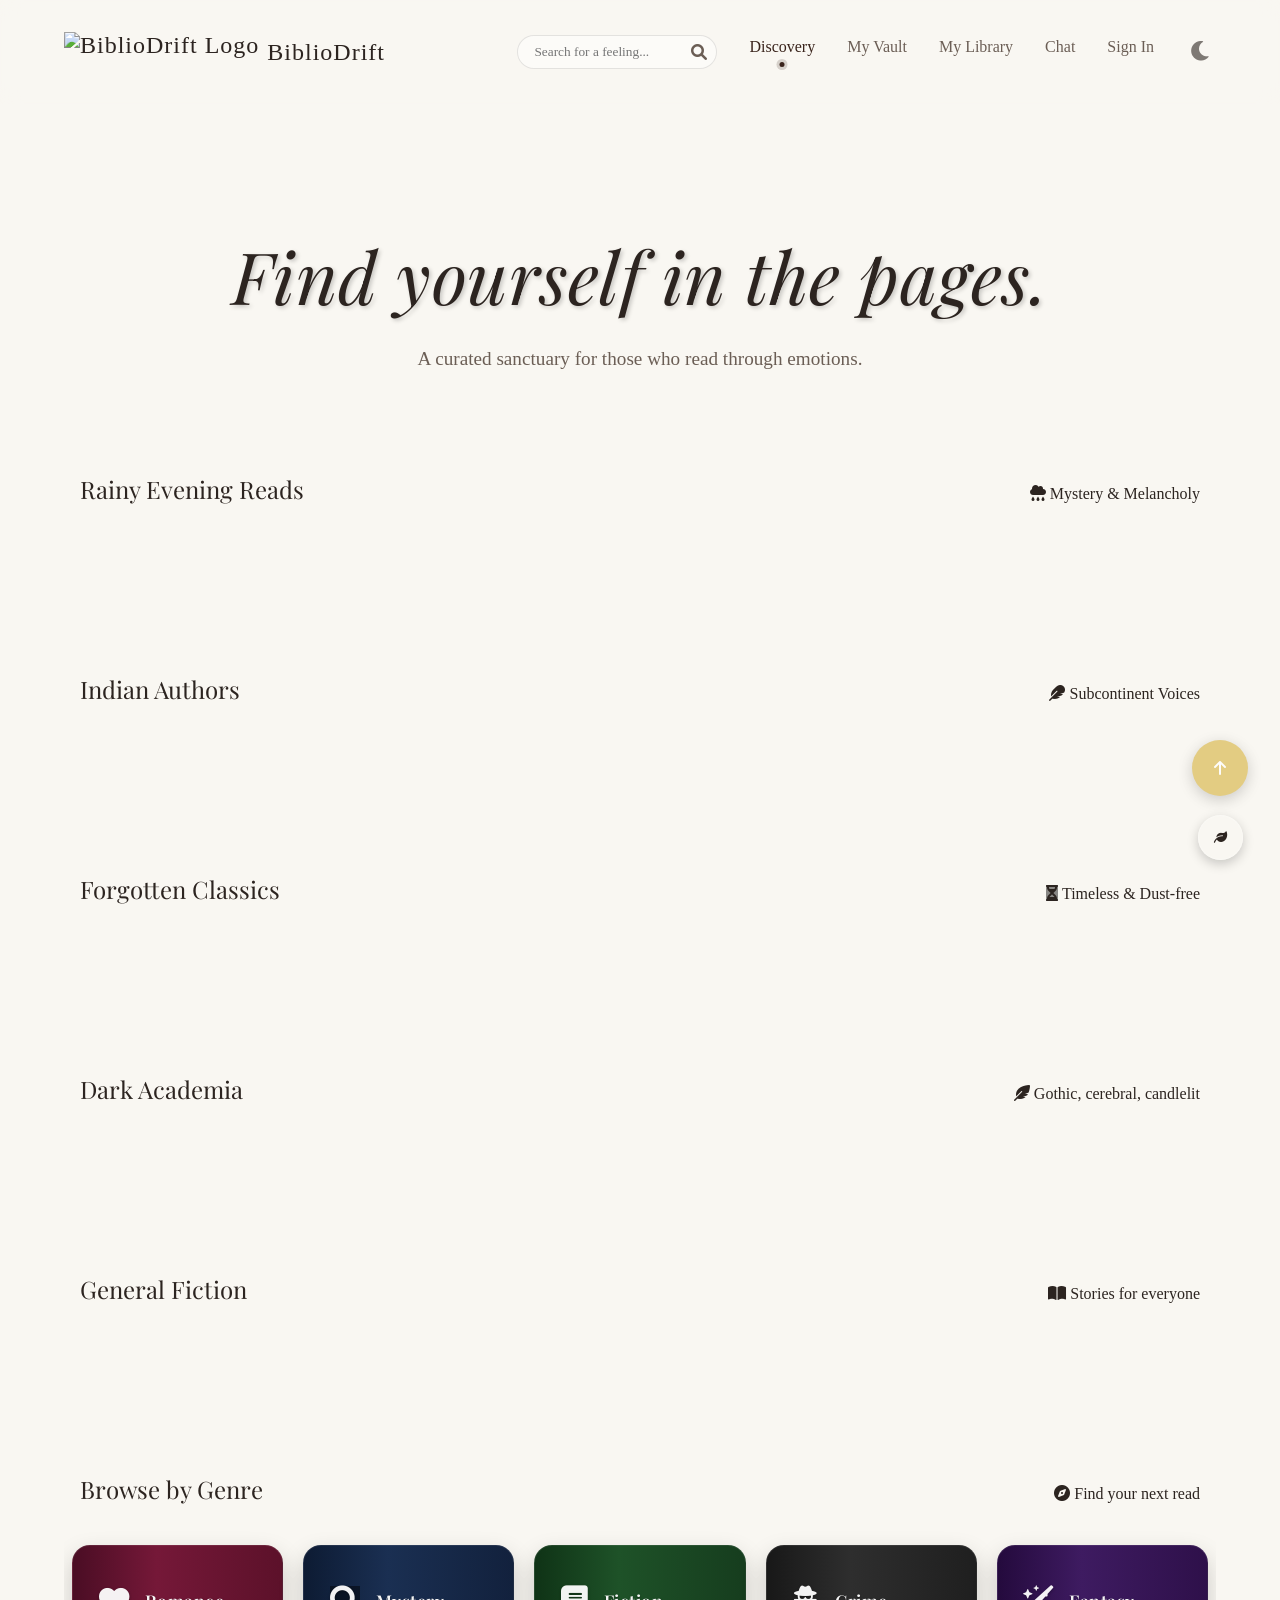
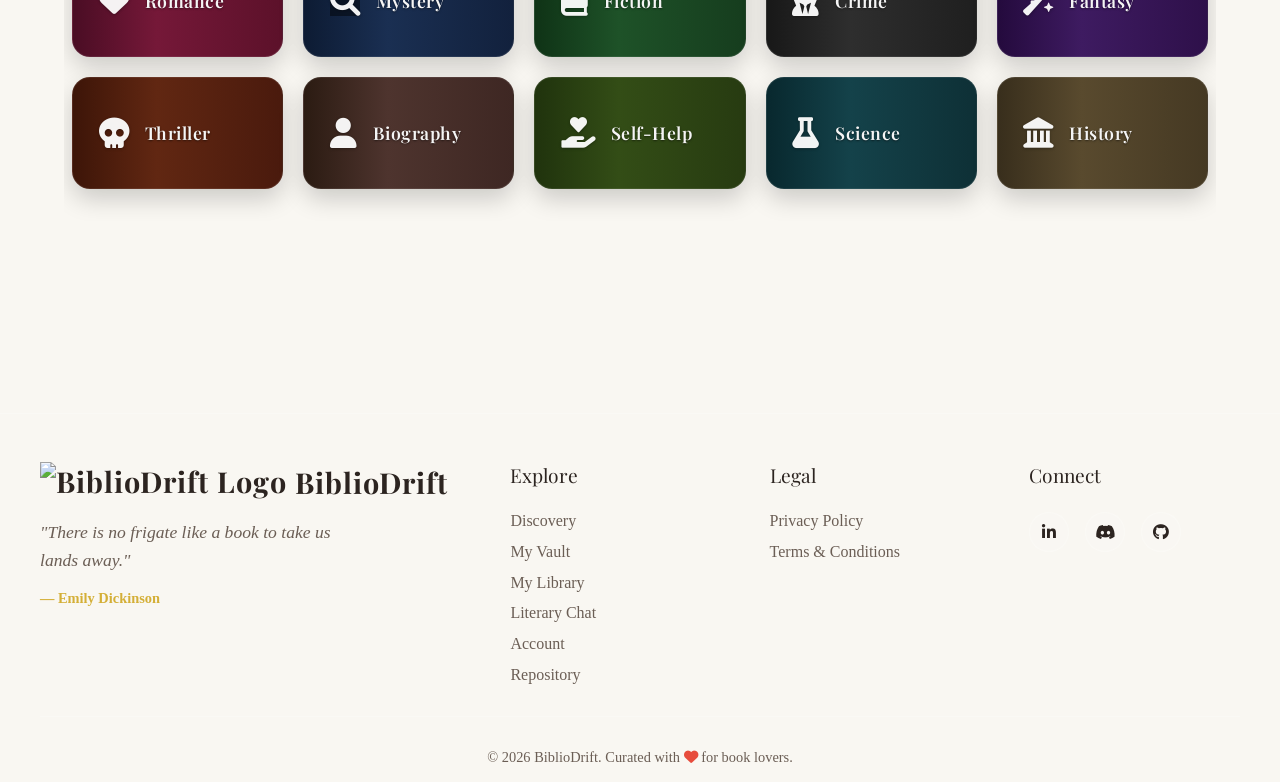
==== commit c2d9183a: "Merge branch 'main' into fix/meta-tags-og-all-pages" ====
--- a/frontend/pages/index.html
+++ b/frontend/pages/index.html
@@ -19,12 +19,22 @@
   <script src="../js/library-3d.js"></script>
   <script src="https://unpkg.com/dexie/dist/dexie.js"></script>
   <meta name="viewport" content="width=device-width, initial-scale=1.0" />
-  <!-- Added SEO meta description to improve search engine discoverability and click-through rates -->
-  <meta name="description" content="BiblioDrift — Discover books by mood, track your reading journey, and get AI-powered recommendations." />
+  <!-- SEO & Open Graph meta tags -->
+  <meta name="description"
+    content="BiblioDrift — Your mood-based book discovery app. Find your next read by how you feel, track your journey, and get AI-powered recommendations." />
+  <meta property="og:type" content="website" />
+  <meta property="og:url" content="https://bibliodrift-dm.netlify.app/" />
+  <meta property="og:title" content="BiblioDrift | Find yourself in the pages" />
+  <meta property="og:description"
+    content="BiblioDrift — Your mood-based book discovery app. Find your next read by how you feel, track your journey, and get AI-powered recommendations." />
+  <meta property="og:image" content="https://bibliodrift-dm.netlify.app/assets/images/og-banner.png" />
+  <meta property="og:image:width" content="1200" />
+  <meta property="og:image:height" content="630" />
   <title>BiblioDrift | Find yourself in the pages</title>
   <link rel="stylesheet" href="../css/style.css" />
   <link rel="stylesheet" href="../css/keyboard-shortcuts.css" />
-  <link rel="manifest" href="/manifest.json">
+  <link rel="stylesheet" href="../css/pwa.css">
+  <link rel="manifest" href="../manifest.json">
   <!-- Fonts -->
   <link rel="preconnect" href="https://fonts.googleapis.com" />
   <link rel="preconnect" href="https://fonts.gstatic.com" crossorigin />
@@ -37,7 +47,7 @@
   <script src="https://cdn.jsdelivr.net/npm/dompurify@3.0.6/dist/purify.min.js"></script>
   <link rel="icon" href="../assets/images/biblioDrift_favicon.png" type="image/png">
   <!-- PWA -->
-  <link rel="manifest" href="/manifest.json">
+  <link rel="manifest" href="../manifest.json">
   <meta name="theme-color" content="#2c2420">
   <meta name="apple-mobile-web-app-capable" content="yes">
   <meta name="apple-mobile-web-app-status-bar-style" content="black-translucent">
@@ -46,7 +56,7 @@
 </head>
 
 <body>
-  <header>
+    <header>
     <a href="index.html" class="logo">
       <img style="height: 40px" src="../assets/images/biblioDrift_favicon.png" alt="BiblioDrift Logo"> BiblioDrift
     </a>
@@ -61,22 +71,26 @@
           <span class="tooltip-text"><i class="fa-solid fa-wand-magic-sparkles"></i> Explore books</span>
         </div>
         <div class="tooltip">
-          <a href="library.html">My Library</a>
+          <a href="vault.html" >My Vault</a>
+          <span class="tooltip-text"><i class="fa-solid fa-vault"></i> My Vault</span>
+        </div>
+        <div class="tooltip">
+          <a href="library.html" >My Library</a>
           <span class="tooltip-text"><i class="fa-solid fa-book"></i> My Library</span>
         </div>
         <div class="tooltip">
-          <a href="chat.html">Chat</a>
+          <a href="chat.html" >Chat</a>
           <span class="tooltip-text"><i class="fa-solid fa-comments"></i> Chat</span>
         </div>
         <!-- DYNAMIC AUTH LINK -->
         <div class="tooltip">
-          <a href="auth.html" id="navAuthLink">Sign In</a>
+          <a href="auth.html" id="navAuthLink" >Sign In</a>
           <span class="tooltip-text" id="navAuthTooltip"><i class="fa-solid fa-key"></i> Access account</span>
         </div>
       </nav>
-<button id="themeToggle" class="btn-icon" title="Toggle Theme">
-  <i class="fa-solid fa-moon"></i>
-</button>
+      <button id="themeToggle" class="btn-icon" title="Toggle Theme">
+        <i class="fa-solid fa-moon"></i>
+      </button>
     </div>
   </header>
 
@@ -218,23 +232,27 @@
   </main>
 
 
-<!--The footer is being called usingt footer.js.-->
+  <!--The footer is being called usingt footer.js.-->
   <script src="../js/config.js"></script>
   <script src="../js/security.js"></script>
   <script src="../js/app.js"></script>
   <script src="../js/book-preview.js"></script>
+  <script src="../js/pwa.js"></script>
   <script src="../js/footer.js"></script>
   <script src="../script/header-scroll.js"></script>
+  <script src="../js/theme-manager.js"></script>
+  <script src="../js/ambient.js"></script>
 
 
   <!-- Back to Top Button -->
-  <button id="backToTop" class="btn-icon back-to-top" title="Back to Top" onclick="window.scrollTo({top: 0, behavior: 'smooth'});">
+  <button id="backToTop" class="btn-icon back-to-top" title="Back to Top"
+    onclick="window.scrollTo({top: 0, behavior: 'smooth'});">
     <i class="fa-solid fa-arrow-up"></i>
   </button>
 
   <!-- Ambient Sanctuary UI -->
   <div class="ambient-sanctuary">
-    <button id="ambientToggle" title="Ambient Sanctuary">
+    <button id="ambientToggle" title="Ambient Sanctuary" aria-expanded="false" aria-controls="ambientPanel">
       <i class="fa-solid fa-leaf"></i>
     </button>
     <div id="ambientPanel" class="ambient-panel">
@@ -269,15 +287,18 @@
       </div>
       <div class="volume-control">
         <label for="ambientVolume" style="color: var(--text-main) !important;"><i class="fa-solid fa-volume-high"></i> Volume</label>
-        <input type="range" id="ambientVolume" min="0" max="1" step="0.1" value="0.5" style="width: 100%;">
+        <div class="range-wrap">
+          <div class="range-track" aria-hidden="true"></div>
+          <div class="range-fill" aria-hidden="true"></div>
+          <input type="range" id="ambientVolume" min="0" max="1" step="0.1" value="0.5" style="width: 100%;">
+        </div>
       </div>
     </div>
   </div>
 
+  <script src="../js/theme-manager.js"></script>
   <script src="../js/ambient.js"></script>
   <script src="../js/security.js"></script>
-  <script src="../js/app.js"></script>
-  <script src="../js/pwa.js"></script>
 
 </body>
 
@@ -302,6 +323,7 @@
         }
 
         localStorage.setItem(STORAGE_KEY, theme);
+        if (typeof restoreTheme === 'function') restoreTheme();
         console.log('Theme applied:', theme);
     }
 
--- a/frontend/css/style.css
+++ b/frontend/css/style.css
@@ -1,13 +1,4 @@
 :root {
-    /* Fix: WCAG AA Contrast Floor - Issue #534 */
-.glass-panel,
-.book-tooltip,
-.book-detail-modal,
-[class*="glass"] {
-    background: rgba(0, 0, 0, 0.45) !important;
-    backdrop-filter: blur(12px);
-    -webkit-backdrop-filter: blur(12px);
-}
     /* Day Theme (Default) */
     --bg-color: #f9f7f2;
     --header-bg: rgba(249, 247, 242, 0.8);
@@ -23,6 +14,8 @@
     --input-border: rgba(0, 0, 0, 0.1);
     --book-bg: #fff;
     --paper-color: #fffdf9;
+    --nav-active-color: #3a241c;
+    --nav-active-ring: rgba(58, 36, 28, 0.18);
 
     /* Vibe Colors */
     --vibe-mystery: #78909c;
@@ -32,7 +25,18 @@
     /* Dimensions */
     --book-width: 160px;
     --book-height: 240px;
+
     --book-thick: 40px;
+}
+
+/* Fix: WCAG AA Contrast Floor - Issue #534 */
+.glass-panel,
+.book-tooltip,
+.book-detail-modal,
+[class*="glass"] {
+    background: rgba(0, 0, 0, 0.45) !important;
+    backdrop-filter: blur(12px);
+    -webkit-backdrop-filter: blur(12px);
 }
 
 [data-theme="night"] {
@@ -51,6 +55,8 @@
     --input-border: rgba(255, 255, 255, 0.1);
     --book-bg: #2c2420;
     --paper-color: #e0d5cb;
+    --nav-active-color: #fff2df;
+    --nav-active-ring: rgba(255, 242, 223, 0.22);
 }
 
 * {
@@ -71,7 +77,13 @@
     /* Classic serif for books */
     overflow-x: hidden;
     min-height: 100vh;
+    display: flex;
+    flex-direction: column;
     transition: background-color 0.4s ease, color 0.4s ease, border-color 0.4s ease, box-shadow 0.4s ease;
+}
+
+main {
+    flex: 1;
 }
 
 /* Explicit night-mode overrides — bulletproof fallback */
@@ -188,16 +200,52 @@
     gap: 0.5rem;
 }
 
+.nav-links {
+    display: flex;
+    align-items: center;
+    gap: 2rem;
+}
+
 .nav-links a {
     text-decoration: none;
     color: var(--text-muted);
-    margin-left: 2rem;
-    transition: color 0.3s ease;
+    position: relative;
+    display: inline-flex;
+    align-items: center;
+    justify-content: center;
+    min-height: 30px;
+    padding-bottom: 10px;
+    transition: color 0.25s ease;
 }
 
 .nav-links a:hover,
 .nav-links a.active {
-    color: var(--text-main);
+    color: var(--nav-active-color);
+}
+
+.nav-links a::after {
+    content: "";
+    position: absolute;
+    left: 50%;
+    bottom: 0;
+    width: 5px;
+    height: 5px;
+    border-radius: 50%;
+    background: var(--nav-active-color);
+    box-shadow: 0 0 0 3px var(--nav-active-ring);
+    opacity: 0;
+    transform: translateX(-50%) scale(0.35);
+    transition: opacity 0.22s ease, transform 0.22s ease;
+}
+
+.nav-links a:hover::after {
+    opacity: 0.45;
+    transform: translateX(-50%) scale(0.75);
+}
+
+.nav-links a.active::after {
+    opacity: 1;
+    transform: translateX(-50%) scale(1);
 }
 
 /* === ANIMATED HOVER TOOLTIPS FOR NAVIGATION (NEW) === */
@@ -207,48 +255,19 @@
 }
 
 .tooltip-text {
-    position: absolute;
-    left: 50%;
-    bottom: calc(100% + 8px);
-    transform: translateX(-50%) scale(0.95) translateY(6px);
-    padding: 10px 14px;
-    background: #fffaf3;
-    color: #2b2b2b;
-    font-size: 13px;
-    font-weight: 500;
-    white-space: nowrap;
-    border-radius: 10px;
-    box-shadow: 0 8px 20px rgba(0, 0, 0, 0.15);
-    border: 1px solid rgba(0, 0, 0, 0.08);
-    opacity: 0;
-    visibility: hidden;
-    pointer-events: none;
-    transition: all 0.25s ease;
-    z-index: 9999;
+    display: none;
 }
 
 .tooltip-text::after {
-    content: "";
-    position: absolute;
-    top: 100%;
-    left: 50%;
-    transform: translateX(-50%) rotate(45deg);
-    width: 12px;
-    height: 12px;
-    background: #fffaf3;
-    border-left: 1px solid rgba(0, 0, 0, 0.08);
-    border-bottom: 1px solid rgba(0, 0, 0, 0.08);
+    display: none;
 }
 
 .tooltip:hover .tooltip-text {
-    opacity: 1;
-    visibility: visible;
-    transform: translateX(-40%) scale(1) translateY(0);
+    display: none;
 }
 
 .tooltip-text i {
-    margin-right: 5px;
-    color: var(--accent-gold);
+    display: none;
 }
 
 main {
@@ -304,14 +323,12 @@
 }
 
 .section-header {
-    margin-: 0 1rem 0.5rem 1rem;
+    margin: 0 1rem 0.5rem 1rem;
     display: flex;
     justify-content: space-between;
     align-items: baseline;
     flex-wrap: wrap;
-    gap: 1rem
-    justify-content: space-between;
-    align-items: baseline;
+    gap: 1rem;
 }
 
 .curated-row {
@@ -4583,6 +4600,20 @@
     transform: scale(1.05);
 }
 
+/* Animated active state for the sanctuary toggle button */
+#ambientToggle {
+    will-change: transform;
+}
+
+#ambientToggle.active {
+    transform: scale(1.08) rotate(-8deg) !important;
+    box-shadow: 0 10px 24px rgba(0, 0, 0, 0.32) !important;
+}
+
+#ambientToggle:active {
+    transform: scale(0.96) rotate(-2deg) !important;
+}
+
 .ambient-panel {
     position: absolute;
     bottom: 60px;
@@ -4598,11 +4629,17 @@
     display: none;
     flex-direction: column;
     gap: 1rem;
+    /* Prepare for animated entrance */
+    opacity: 0;
+    transform: translateY(8px) scale(0.995);
+    transition: opacity 260ms cubic-bezier(.2,.9,.3,1), transform 260ms cubic-bezier(.2,.9,.3,1);
     z-index: 10002;
 }
 
 .ambient-panel.active {
     display: flex !important;
+    opacity: 1 !important;
+    transform: translateY(0) scale(1) !important;
 }
 
 .ambient-option {
@@ -4617,6 +4654,450 @@
     align-items: center;
     gap: 10px;
     font-size: 0.95rem;
+}
+
+/* Improved alignment: use a two-column grid so labels line up and controls align consistently */
+.ambient-panel .ambient-option,
+.ambient-panel .volume-control {
+    display: grid;
+    grid-template-columns: 1fr auto;
+    align-items: center;
+    gap: 10px;
+}
+
+.ambient-panel .volume-control {
+    position: relative;
+    display: grid;
+    grid-template-columns: auto 1fr;
+    align-items: center;
+    gap: 10px;
+}
+
+.ambient-panel .volume-control .range-wrap {
+    grid-column: 2 / 3;
+    position: relative;
+    width: 100%;
+}
+
+/* Library-specific alignment fixes */
+.library-page .ambient-panel .volume-control .range-wrap {
+    height: 18px;
+}
+
+.library-page .ambient-panel .volume-control .range-wrap .range-track,
+.library-page .ambient-panel .volume-control .range-wrap .range-fill {
+    top: 50%;
+    transform: translateY(-50%);
+}
+
+.library-page .ambient-panel .volume-control .range-wrap input[type="range"] {
+    height: 18px !important;
+    padding: 0 !important;
+}
+
+/* Final alignment nudge: move the thumb slightly down to perfectly center on the track across pages */
+.ambient-panel .volume-control .range-wrap input[type="range"]::-webkit-slider-thumb {
+    transform: translateY(2px) !important;
+}
+.ambient-panel .volume-control .range-wrap input[type="range"]::-moz-range-thumb {
+    transform: translateY(2px) !important;
+}
+
+/* Library/profile specific small adjustments if needed */
+.library-page .ambient-panel .volume-control .range-wrap .range-track,
+.library-page .ambient-panel .volume-control .range-wrap .range-fill,
+#profile-page .ambient-panel .volume-control .range-wrap .range-track,
+#profile-page .ambient-panel .volume-control .range-wrap .range-fill {
+    /* keep track centered */
+    top: 50% !important;
+    transform: translateY(-50%) !important;
+}
+
+.ambient-panel .volume-control .range-wrap .range-track {
+    position: absolute;
+    left: 0;
+    right: 0;
+    height: 6px;
+    background: rgba(0,0,0,0.12);
+    border-radius: 999px;
+    top: 50%;
+    transform: translateY(-50%);
+    z-index: 1;
+}
+
+.ambient-panel .volume-control .range-wrap .range-fill {
+    position: absolute;
+    left: 0;
+    height: 6px;
+    background: var(--accent-gold);
+    border-radius: 999px;
+    top: 50%;
+    transform: translateY(-50%);
+    z-index: 2;
+    width: 50%;
+    transition: width 240ms cubic-bezier(.2,1,.22,1);
+}
+
+.ambient-panel .volume-control .range-wrap input[type="range"] {
+    background: transparent !important;
+    position: relative;
+    z-index: 3;
+    width: 100%;
+}
+
+/* Profile-specific nudge: align the track/fill and thumb better on profile layout */
+.profile-page .ambient-panel .volume-control .range-wrap {
+    padding-top: 2px; /* small spacing to shift input area down slightly */
+}
+
+.profile-page .ambient-panel .volume-control .range-wrap .range-track,
+.profile-page .ambient-panel .volume-control .range-wrap .range-fill {
+    top: 54%;
+}
+
+.profile-page .ambient-panel .volume-control .range-wrap input[type="range"] {
+    height: 20px !important;
+}
+
+.profile-page .ambient-panel .volume-control .range-wrap input[type="range"]::-webkit-slider-thumb {
+    margin-top: 0 !important;
+}
+
+/* Make the input tall enough so the thumb can be vertically centered; remove negative margins */
+.ambient-panel .volume-control .range-wrap input[type="range"] {
+    height: 18px !important;
+    padding: 0 !important;
+    margin: 0 !important;
+    line-height: 18px !important;
+}
+
+/* Ensure the WebKit thumb is not shifted upward */
+.ambient-panel .volume-control .range-wrap input[type="range"]::-webkit-slider-thumb {
+    margin-top: 0 !important;
+    position: relative !important;
+    top: 0 !important;
+}
+
+/* Ensure the Firefox thumb is vertically centered */
+.ambient-panel .volume-control .range-wrap input[type="range"]::-moz-range-thumb {
+    margin: 0 !important;
+}
+
+.ambient-panel .ambient-option span,
+.ambient-panel .volume-control label {
+    display: flex;
+    align-items: center;
+    gap: 10px;
+    color: var(--text-main);
+}
+
+/* Make switches slightly larger and center their internal toggle */
+.switch {
+    width: 44px;
+    height: 26px;
+}
+
+.slider {
+    border-radius: 999px;
+    background-color: rgba(68,68,68,0.9);
+}
+
+.slider:before {
+    height: 18px;
+    width: 18px;
+    left: 4px;
+    bottom: 4px;
+}
+
+/* Smooth transitions for switches */
+.slider {
+    transition: background-color 200ms cubic-bezier(.2,.9,.3,1);
+}
+
+.slider:before {
+    transition: transform 200ms cubic-bezier(.2,.9,.3,1), box-shadow 200ms;
+}
+
+input:checked + .slider {
+    background-color: var(--accent-gold);
+}
+
+input:checked + .slider:before {
+    transform: translateX(18px);
+}
+
+/* Quick pop when a toggle is enabled */
+input:checked + .slider {
+    animation: togglePop 220ms cubic-bezier(.2,.9,.3,1);
+}
+
+@keyframes togglePop {
+    0% { transform: scale(0.96); }
+    60% { transform: scale(1.04); }
+    100% { transform: scale(1); }
+}
+
+/* Staggered fade-in for options when panel opens */
+.ambient-panel.active .ambient-option,
+.ambient-panel.active .volume-control {
+    opacity: 0;
+    transform: translateY(6px);
+    animation: optionFade 360ms cubic-bezier(.2,.9,.3,1) forwards;
+}
+.ambient-panel.active .ambient-option:nth-child(1) { animation-delay: 0.06s; }
+.ambient-panel.active .ambient-option:nth-child(2) { animation-delay: 0.12s; }
+.ambient-panel.active .ambient-option:nth-child(3) { animation-delay: 0.18s; }
+.ambient-panel.active .ambient-option:nth-child(4) { animation-delay: 0.24s; }
+.ambient-panel.active .volume-control { animation-delay: 0.3s; }
+
+@keyframes optionFade {
+    to { opacity: 1; transform: translateY(0); }
+}
+
+/* Button press micro-interaction */
+#ambientToggle {
+    transition: transform 180ms ease, box-shadow 180ms ease, background 180ms ease;
+}
+
+#ambientToggle:active {
+    transform: scale(0.96) rotate(-6deg);
+}
+
+/* Accessible focus for switches */
+.switch input:focus-visible + .slider {
+    box-shadow: 0 0 0 4px rgba(212,175,55,0.16);
+}
+
+/* Volume slider styling */
+.ambient-panel input[type="range"] {
+    -webkit-appearance: none;
+    width: 130px;
+    height: 6px;
+    background-color: rgba(0,0,0,0.12);
+    /* Use a solid gold background-image and size it with --ambient-fill for reliable Chrome rendering */
+    background-image: linear-gradient(to right, var(--accent-gold), var(--accent-gold));
+    background-size: calc(var(--ambient-fill,50) * 1%) 100%;
+    background-repeat: no-repeat;
+    border-radius: 999px;
+    outline: none;
+}
+
+.ambient-panel input[type="range"]::-webkit-slider-thumb {
+    -webkit-appearance: none;
+    width: 18px;
+    height: 18px;
+    background: var(--accent-gold);
+    border-radius: 50%;
+    box-shadow: 0 2px 6px rgba(0,0,0,0.25);
+    cursor: pointer;
+}
+
+/* Ensure base thumb has a transition so scaling animates smoothly on all pages */
+.ambient-panel input[type="range"]::-webkit-slider-thumb {
+    transition: transform 260ms cubic-bezier(.2,1,.22,1), box-shadow 260ms ease !important;
+    transform-origin: center center;
+    transform: scale(1) !important;
+}
+
+/* Animated track fill and thumb pop when volume changes */
+.ambient-panel input[type="range"] {
+    background: linear-gradient(90deg, var(--accent-gold) var(--ambient-fill,50%), rgba(0,0,0,0.12) var(--ambient-fill,50%));
+    background-size: 100% 100%;
+    background-repeat: no-repeat;
+    transition: background 360ms cubic-bezier(.2,1,.22,1);
+}
+
+.ambient-panel input.volume-animate::-webkit-slider-thumb {
+    transform: scale(1.12) !important;
+    transition: transform 360ms cubic-bezier(.2,1,.22,1) !important;
+}
+
+/* Also ensure the base Firefox thumb transitions */
+.ambient-panel input[type="range"]::-moz-range-thumb {
+    transition: transform 260ms cubic-bezier(.2,1,.22,1), box-shadow 260ms ease;
+    transform-origin: center center;
+}
+
+.ambient-panel input.volume-animate::-moz-range-thumb {
+    transform: scale(1.12);
+    transition: transform 360ms cubic-bezier(.2,1,.22,1);
+}
+
+/* Fallback for Firefox: smooth track color via background */
+.ambient-panel input[type="range"]::-moz-range-track {
+    background: transparent;
+}
+
+/* Responsive ambient panel: full width on very small screens */
+@media (max-width: 420px) {
+    .ambient-panel {
+        right: 1rem;
+        bottom: 70px;
+        width: min(92vw, 320px);
+        padding: 0.9rem;
+    }
+
+    .ambient-panel input[type="range"] {
+        width: 100%;
+    }
+}
+
+/* Library page: make ambient volume control smaller for compact layout */
+.library-page .ambient-panel input[type="range"] {
+    -webkit-appearance: none;
+    appearance: none;
+    width: 120px;
+    height: 6px;
+    background-color: rgba(0,0,0,0.12) !important;
+    background-image: linear-gradient(to right, var(--accent-gold), var(--accent-gold)) !important;
+    background-size: calc(var(--ambient-fill,50) * 1%) 100% !important;
+    background-repeat: no-repeat !important;
+    border-radius: 999px;
+    outline: none;
+}
+
+.library-page .ambient-panel input[type="range"]::-webkit-slider-runnable-track {
+    height: 6px;
+    border-radius: 999px;
+}
+
+.library-page .ambient-panel input[type="range"]::-webkit-slider-thumb {
+    -webkit-appearance: none;
+    appearance: none;
+    margin-top: -6px; /* center the larger thumb */
+    width: 18px;
+    height: 18px;
+    background: var(--accent-gold);
+    border-radius: 50%;
+    box-shadow: 0 3px 8px rgba(0,0,0,0.25);
+    border: 3px solid rgba(255,255,255,0.8);
+    cursor: pointer;
+}
+
+.library-page .ambient-panel input[type="range"]::-moz-range-track {
+    height: 6px;
+    background: transparent;
+}
+
+.library-page .ambient-panel input[type="range"]::-moz-range-thumb {
+    width: 18px;
+    height: 18px;
+    background: var(--accent-gold);
+    border-radius: 50%;
+    box-shadow: 0 3px 8px rgba(0,0,0,0.25);
+    border: 3px solid rgba(255,255,255,0.8);
+    cursor: pointer;
+}
+
+.library-page .ambient-panel .volume-control label {
+    font-size: 0.95rem;
+}
+
+/* Override responsive minimums that enlarge inputs (loaded in style-responsive.css) */
+.library-page .ambient-panel input[type="range"] {
+    min-height: 0 !important;
+    min-width: 0 !important;
+    height: 6px !important;
+}
+.library-page .ambient-panel input[type="range"]::-webkit-slider-thumb {
+    width: 18px !important;
+    height: 18px !important;
+}
+.library-page .ambient-panel input[type="range"]::-moz-range-thumb {
+    width: 18px !important;
+    height: 18px !important;
+}
+
+/* Profile page: same compact ambient volume styling as library */
+#profile-page .ambient-panel input[type="range"] {
+    -webkit-appearance: none;
+    appearance: none;
+    width: 120px;
+    height: 6px;
+    background-color: rgba(0,0,0,0.12) !important;
+    background-image: linear-gradient(to right, var(--accent-gold), var(--accent-gold)) !important;
+    background-size: calc(var(--ambient-fill,50) * 1%) 100% !important;
+    background-repeat: no-repeat !important;
+    border-radius: 999px;
+    outline: none;
+    min-height: 0 !important;
+    min-width: 0 !important;
+}
+
+#profile-page .ambient-panel input[type="range"]::-webkit-slider-runnable-track {
+    height: 6px;
+    border-radius: 999px;
+}
+
+#profile-page .ambient-panel input[type="range"]::-webkit-slider-thumb {
+    -webkit-appearance: none;
+    appearance: none;
+    margin-top: -6px;
+    width: 18px;
+    height: 18px;
+    background: var(--accent-gold);
+    border-radius: 50%;
+    box-shadow: 0 3px 8px rgba(0,0,0,0.25);
+    border: 3px solid rgba(255,255,255,0.8);
+    cursor: pointer;
+}
+
+#profile-page .ambient-panel input[type="range"]::-moz-range-track {
+    height: 6px;
+    background: transparent;
+}
+
+#profile-page .ambient-panel input[type="range"]::-moz-range-thumb {
+    width: 18px;
+    height: 18px;
+    background: var(--accent-gold);
+    border-radius: 50%;
+    box-shadow: 0 3px 8px rgba(0,0,0,0.25);
+    border: 3px solid rgba(255,255,255,0.8);
+    cursor: pointer;
+}
+
+#profile-page .ambient-panel .volume-control label {
+    font-size: 0.95rem;
+}
+
+/* Strong overrides to ensure page-scoped slider sizing is applied last */
+.library-page .ambient-panel input[type="range"],
+.profile-page .ambient-panel input[type="range"] {
+    -webkit-appearance: none !important;
+    appearance: none !important;
+    width: 120px !important;
+    height: 6px !important;
+    background: linear-gradient(90deg, var(--accent-gold) 50%, rgba(0,0,0,0.12) 50%) !important;
+    border-radius: 999px !important;
+    outline: none !important;
+    min-height: 0 !important;
+    min-width: 0 !important;
+}
+
+.library-page .ambient-panel input[type="range"]::-webkit-slider-thumb,
+.profile-page .ambient-panel input[type="range"]::-webkit-slider-thumb {
+    -webkit-appearance: none !important;
+    appearance: none !important;
+    margin-top: 0 !important;
+    width: 18px !important;
+    height: 18px !important;
+    background: var(--accent-gold) !important;
+    border-radius: 50% !important;
+    box-shadow: 0 3px 8px rgba(0,0,0,0.25) !important;
+    border: 3px solid rgba(255,255,255,0.8) !important;
+    cursor: pointer !important;
+}
+
+.library-page .ambient-panel input[type="range"]::-moz-range-thumb,
+.profile-page .ambient-panel input[type="range"]::-moz-range-thumb {
+    width: 18px !important;
+    height: 18px !important;
+    background: var(--accent-gold) !important;
+    border-radius: 50% !important;
+    box-shadow: 0 3px 8px rgba(0,0,0,0.25) !important;
+    border: 3px solid rgba(255,255,255,0.8) !important;
+    cursor: pointer !important;
 }
 
 .switch {
@@ -4671,112 +5152,323 @@
   cursor: url("data:image/svg+xml;utf8,<svg xmlns='http://www.w3.org/2000/svg' width='32' height='32' viewBox='0 0 24 24'><path fill='%23ffca3a' d='M4.42 20.58a1 1 0 0 0 1.41 0L15.24 11.2l-2.44-2.44L3.42 18.17a1 1 0 0 0 0 1.41zM17.36 9.08l-2.44-2.44 2.12-2.12a2 2 0 0 1 2.83 0l1.77 1.77a2 2 0 0 1 0 2.83z'/><path stroke='%23ffca3a' stroke-width='1.5' d='M2 22l4-1'/></svg>") 0 24, pointer !important;
 }
 
-/* Enhanced Empty State */
-.library-empty-state {
-    display: flex;
-    flex-direction: column;
-    align-items: center;
-    justify-content: center;
-    min-height: 400px;
-    padding: 3rem 1.5rem;
-    text-align: center;
-    animation: fadeInUp 0.6s ease-out;
-}
-
-@keyframes fadeInUp {
-    from {
-        opacity: 0;
-        transform: translateY(30px);
-    }
-    to {
-        opacity: 1;
-        transform: translateY(0);
-    }
-}
-
-/* SVG Illustration */
-.empty-state-illustration {
-    margin-bottom: 2rem;
-}
-
-.empty-shelf-svg {
-    filter: drop-shadow(0 4px 12px rgba(0,0,0,0.1));
-}
-
-/* Floating animation for book */
-.floating-book {
-    animation: float 3s ease-in-out infinite;
-    transform-origin: center;
-}
-
-@keyframes float {
-    0%, 100% { transform: translateY(0px); }
-    50% { transform: translateY(-10px); }
-}
-
-/* Sparkle animations */
-.sparkle {
-    animation: sparkle 2s ease-in-out infinite;
-}
-
-.sparkle-1 { animation-delay: 0s; }
-.sparkle-2 { animation-delay: 0.6s; }
-.sparkle-3 { animation-delay: 1.2s; }
-
-@keyframes sparkle {
-    0%, 100% { opacity: 0; transform: scale(0); }
-    50% { opacity: 1; transform: scale(1); }
-}
-
-/* Typography */
-.empty-state-title {
-    font-family: 'Playfair Display', serif;
-    font-size: 1.75rem;
-    font-weight: 600;
-    color: var(--text-primary);
-    margin-bottom: 0.75rem;
-    line-height: 1.3;
-}
-
-.empty-state-description {
-    font-size: 1rem;
-    color: var(--text-muted);
-    max-width: 400px;
-    margin-bottom: 2rem;
-    line-height: 1.6;
-}
-
-/* CTA Button Enhancement */
-.library-empty-link {
-    display: inline-flex;
-    align-items: center;
-    gap: 0.5rem;
-    padding: 0.875rem 1.75rem;
-    font-size: 1rem;
-    font-weight: 600;
-    transition: all 0.3s ease;
-    box-shadow: 0 4px 12px rgba(192, 145, 70, 0.2);
-}
-
-.library-empty-link:hover {
-    transform: translateY(-2px);
-    box-shadow: 0 6px 20px rgba(192, 145, 70, 0.3);
-}
-
-.library-empty-link i {
-    font-size: 1.1rem;
-}
-
-/* Responsive */
-@media (max-width: 768px) {
-    .empty-state-title {
-        font-size: 1.5rem;
-    }
-    
-    .empty-shelf-svg {
-        width: 150px;
-        height: 150px;
-    }
-}
-
-
+/* ============================================================
+   AMBIENT VOLUME SLIDER — SINGLE SOURCE OF TRUTH
+   Replace ALL existing slider/range rules in style.css with this block.
+   Remove every other rule targeting:
+     - .ambient-panel input[type="range"]
+     - .library-page .ambient-panel input[type="range"]
+     - #profile-page .ambient-panel input[type="range"]
+     - .ambient-panel .volume-control .range-wrap ...
+     - Any block with margin-top on ::-webkit-slider-thumb inside ambient-panel
+   ============================================================ */
+
+/* 1. Volume control layout */
+.ambient-panel .volume-control {
+    display: grid;
+    grid-template-columns: auto 1fr;
+    align-items: center;
+    gap: 10px;
+}
+
+.ambient-panel .volume-control label {
+    display: flex;
+    align-items: center;
+    gap: 10px;
+    color: var(--text-main);
+    font-size: 0.95rem;
+    white-space: nowrap;
+}
+
+/* 2. The wrapper that stacks track, fill, and input */
+.ambient-panel .volume-control .range-wrap {
+    position: relative;
+    width: 100%;
+    height: 18px;          /* fixed height — track and thumb share this axis */
+    display: flex;
+    align-items: center;   /* vertically centers the <input> */
+}
+
+/* 3. Track and fill — absolutely positioned, vertically centred */
+.ambient-panel .volume-control .range-wrap .range-track,
+.ambient-panel .volume-control .range-wrap .range-fill {
+    position: absolute;
+    left: 0;
+    top: 50%;
+    transform: translateY(-50%);
+    height: 6px;
+    border-radius: 999px;
+    pointer-events: none;
+}
+
+.ambient-panel .volume-control .range-wrap .range-track {
+    right: 0;
+    background: rgba(0, 0, 0, 0.15);
+    z-index: 1;
+}
+
+.ambient-panel .volume-control .range-wrap .range-fill {
+    background: var(--accent-gold);
+    width: 50%;            /* JS will update this dynamically */
+    transition: width 240ms cubic-bezier(.2, 1, .22, 1);
+    z-index: 2;
+}
+
+/* 4. The actual <input> — transparent, sits on top */
+.ambient-panel .volume-control .range-wrap input[type="range"],
+.library-page .ambient-panel .volume-control .range-wrap input[type="range"],
+.profile-page .ambient-panel .volume-control .range-wrap input[type="range"],
+#profile-page .ambient-panel .volume-control .range-wrap input[type="range"] {
+    -webkit-appearance: none !important;
+    appearance: none !important;
+    position: relative;
+    z-index: 3;
+    width: 100% !important;
+    height: 18px !important;   /* matches .range-wrap height */
+    min-height: 0 !important;
+    min-width: 0 !important;
+    background: transparent !important;
+    border-radius: 999px;
+    outline: none;
+    cursor: pointer;
+    margin: 0 !important;
+    padding: 0 !important;
+}
+
+/* 5. WebKit track — transparent (fill handled by .range-fill div) */
+.ambient-panel .volume-control .range-wrap input[type="range"]::-webkit-slider-runnable-track,
+.library-page .ambient-panel .volume-control .range-wrap input[type="range"]::-webkit-slider-runnable-track,
+.profile-page .ambient-panel .volume-control .range-wrap input[type="range"]::-webkit-slider-runnable-track,
+#profile-page .ambient-panel .volume-control .range-wrap input[type="range"]::-webkit-slider-runnable-track {
+    height: 6px !important;
+    background: transparent !important;
+    border-radius: 999px;
+}
+
+/* 6. WebKit thumb — THE KEY FIX: margin-top centers it on the 6px track */
+.ambient-panel .volume-control .range-wrap input[type="range"]::-webkit-slider-thumb,
+.library-page .ambient-panel .volume-control .range-wrap input[type="range"]::-webkit-slider-thumb,
+.profile-page .ambient-panel .volume-control .range-wrap input[type="range"]::-webkit-slider-thumb,
+#profile-page .ambient-panel .volume-control .range-wrap input[type="range"]::-webkit-slider-thumb {
+    -webkit-appearance: none !important;
+    appearance: none !important;
+    width: 18px !important;
+    height: 18px !important;
+    border-radius: 50% !important;
+    background: var(--accent-gold) !important;
+    border: 3px solid rgba(255, 255, 255, 0.85) !important;
+    box-shadow: 0 2px 8px rgba(0, 0, 0, 0.3) !important;
+    cursor: pointer !important;
+    margin-top: -6px !important;   /* (18px thumb - 6px track) / 2 = 6px */
+    transform: none !important;    /* kill any conflicting translateY */
+    transition: transform 260ms cubic-bezier(.2, 1, .22, 1),
+                box-shadow 260ms ease !important;
+}
+
+/* Thumb hover */
+.ambient-panel .volume-control .range-wrap input[type="range"]:hover::-webkit-slider-thumb {
+    transform: scale(1.15) !important;
+    box-shadow: 0 3px 12px rgba(212, 175, 55, 0.5) !important;
+}
+
+/* Thumb pop animation (JS adds .volume-animate class) */
+.ambient-panel .volume-control .range-wrap input[type="range"].volume-animate::-webkit-slider-thumb {
+    transform: scale(1.2) !important;
+    box-shadow: 0 0 14px rgba(212, 175, 55, 0.6) !important;
+}
+
+/* 7. Firefox track */
+.ambient-panel .volume-control .range-wrap input[type="range"]::-moz-range-track,
+.library-page .ambient-panel .volume-control .range-wrap input[type="range"]::-moz-range-track,
+.profile-page .ambient-panel .volume-control .range-wrap input[type="range"]::-moz-range-track,
+#profile-page .ambient-panel .volume-control .range-wrap input[type="range"]::-moz-range-track {
+    height: 6px !important;
+    background: transparent !important;
+    border-radius: 999px;
+}
+
+/* 8. Firefox thumb */
+.ambient-panel .volume-control .range-wrap input[type="range"]::-moz-range-thumb,
+.library-page .ambient-panel .volume-control .range-wrap input[type="range"]::-moz-range-thumb,
+.profile-page .ambient-panel .volume-control .range-wrap input[type="range"]::-moz-range-thumb,
+#profile-page .ambient-panel .volume-control .range-wrap input[type="range"]::-moz-range-thumb {
+    width: 18px !important;
+    height: 18px !important;
+    border-radius: 50% !important;
+    background: var(--accent-gold) !important;
+    border: 3px solid rgba(255, 255, 255, 0.85) !important;
+    box-shadow: 0 2px 8px rgba(0, 0, 0, 0.3) !important;
+    cursor: pointer !important;
+    /* Firefox auto-centers the thumb — no margin-top needed */
+}
+
+.ambient-panel .volume-control .range-wrap input[type="range"].volume-animate::-moz-range-thumb {
+    transform: scale(1.2);
+    transition: transform 360ms cubic-bezier(.2, 1, .22, 1);
+}
+
+/* ============================================================
+   AMBIENT VOLUME SLIDER — SINGLE SOURCE OF TRUTH
+   Replace ALL existing slider/range rules in style.css with this block.
+   Remove every other rule targeting:
+     - .ambient-panel input[type="range"]
+     - .library-page .ambient-panel input[type="range"]
+     - #profile-page .ambient-panel input[type="range"]
+     - .ambient-panel .volume-control .range-wrap ...
+     - Any block with margin-top on ::-webkit-slider-thumb inside ambient-panel
+   ============================================================ */
+
+/* 1. Volume control layout */
+.ambient-panel .volume-control {
+    display: grid;
+    grid-template-columns: auto 1fr;
+    align-items: center;
+    gap: 10px;
+}
+
+.ambient-panel .volume-control label {
+    display: flex;
+    align-items: center;
+    gap: 10px;
+    color: var(--text-main);
+    font-size: 0.95rem;
+    white-space: nowrap;
+}
+
+/* 2. The wrapper that stacks track, fill, and input */
+.ambient-panel .volume-control .range-wrap {
+    position: relative;
+    width: 100%;
+    height: 18px;          /* fixed height — track and thumb share this axis */
+    display: flex;
+    align-items: center;   /* vertically centers the <input> */
+}
+
+/* 3. Track and fill — absolutely positioned, vertically centred */
+.ambient-panel .volume-control .range-wrap .range-track,
+.ambient-panel .volume-control .range-wrap .range-fill {
+    position: absolute;
+    left: 0;
+    top: 50%;
+    transform: translateY(-50%);
+    height: 6px;
+    border-radius: 999px;
+    pointer-events: none;
+}
+
+.ambient-panel .volume-control .range-wrap .range-track {
+    right: 0;
+    background: rgba(0, 0, 0, 0.15);
+    z-index: 1;
+}
+
+.ambient-panel .volume-control .range-wrap .range-fill {
+    background: var(--accent-gold);
+    width: 50%;            /* JS will update this dynamically */
+    transition: width 240ms cubic-bezier(.2, 1, .22, 1);
+    z-index: 2;
+}
+
+/* 4. The actual <input> — transparent, sits on top */
+.ambient-panel .volume-control .range-wrap input[type="range"],
+.library-page .ambient-panel .volume-control .range-wrap input[type="range"],
+.profile-page .ambient-panel .volume-control .range-wrap input[type="range"],
+#profile-page .ambient-panel .volume-control .range-wrap input[type="range"] {
+    -webkit-appearance: none !important;
+    appearance: none !important;
+    position: relative;
+    z-index: 3;
+    width: 100% !important;
+    height: 18px !important;   /* matches .range-wrap height */
+    min-height: 0 !important;
+    min-width: 0 !important;
+    background: transparent !important;
+    border-radius: 999px;
+    outline: none;
+    cursor: pointer;
+    margin: 0 !important;
+    padding: 0 !important;
+}
+
+/* 5. WebKit track — transparent (fill handled by .range-fill div) */
+.ambient-panel .volume-control .range-wrap input[type="range"]::-webkit-slider-runnable-track,
+.library-page .ambient-panel .volume-control .range-wrap input[type="range"]::-webkit-slider-runnable-track,
+.profile-page .ambient-panel .volume-control .range-wrap input[type="range"]::-webkit-slider-runnable-track,
+#profile-page .ambient-panel .volume-control .range-wrap input[type="range"]::-webkit-slider-runnable-track {
+    height: 6px !important;
+    background: transparent !important;
+    border-radius: 999px;
+}
+
+/* 6. WebKit thumb — THE KEY FIX: margin-top centers it on the 6px track */
+.ambient-panel .volume-control .range-wrap input[type="range"]::-webkit-slider-thumb,
+.library-page .ambient-panel .volume-control .range-wrap input[type="range"]::-webkit-slider-thumb,
+.profile-page .ambient-panel .volume-control .range-wrap input[type="range"]::-webkit-slider-thumb,
+#profile-page .ambient-panel .volume-control .range-wrap input[type="range"]::-webkit-slider-thumb {
+    -webkit-appearance: none !important;
+    appearance: none !important;
+    width: 18px !important;
+    height: 18px !important;
+    border-radius: 50% !important;
+    background: var(--accent-gold) !important;
+    border: 3px solid rgba(255, 255, 255, 0.85) !important;
+    box-shadow: 0 2px 8px rgba(0, 0, 0, 0.3) !important;
+    cursor: pointer !important;
+    margin-top: -6px !important;   /* (18px thumb - 6px track) / 2 = 6px */
+    transform: none !important;    /* kill any conflicting translateY */
+    transition: transform 260ms cubic-bezier(.2, 1, .22, 1),
+                box-shadow 260ms ease !important;
+}
+
+/* Thumb hover */
+.ambient-panel .volume-control .range-wrap input[type="range"]:hover::-webkit-slider-thumb {
+    transform: scale(1.15) !important;
+    box-shadow: 0 3px 12px rgba(212, 175, 55, 0.5) !important;
+}
+
+/* Thumb pop animation (JS adds .volume-animate class) */
+.ambient-panel .volume-control .range-wrap input[type="range"].volume-animate::-webkit-slider-thumb {
+    transform: scale(1.2) !important;
+    box-shadow: 0 0 14px rgba(212, 175, 55, 0.6) !important;
+}
+
+/* 7. Firefox track */
+.ambient-panel .volume-control .range-wrap input[type="range"]::-moz-range-track,
+.library-page .ambient-panel .volume-control .range-wrap input[type="range"]::-moz-range-track,
+.profile-page .ambient-panel .volume-control .range-wrap input[type="range"]::-moz-range-track,
+#profile-page .ambient-panel .volume-control .range-wrap input[type="range"]::-moz-range-track {
+    height: 6px !important;
+    background: transparent !important;
+    border-radius: 999px;
+}
+
+/* 8. Firefox thumb */
+.ambient-panel .volume-control .range-wrap input[type="range"]::-moz-range-thumb,
+.library-page .ambient-panel .volume-control .range-wrap input[type="range"]::-moz-range-thumb,
+.profile-page .ambient-panel .volume-control .range-wrap input[type="range"]::-moz-range-thumb,
+#profile-page .ambient-panel .volume-control .range-wrap input[type="range"]::-moz-range-thumb {
+    width: 18px !important;
+    height: 18px !important;
+    border-radius: 50% !important;
+    background: var(--accent-gold) !important;
+    border: 3px solid rgba(255, 255, 255, 0.85) !important;
+    box-shadow: 0 2px 8px rgba(0, 0, 0, 0.3) !important;
+    cursor: pointer !important;
+    /* Firefox auto-centers the thumb — no margin-top needed */
+}
+
+.ambient-panel .volume-control .range-wrap input[type="range"].volume-animate::-moz-range-thumb {
+    transform: scale(1.2);
+    transition: transform 360ms cubic-bezier(.2, 1, .22, 1);
+}
+
+/* --- Mood Sync Theme System Overrides --- */
+[data-mood] {
+    --bg-color: var(--theme-bg) !important;
+    --text-main: var(--theme-text) !important;
+    --text-muted: var(--theme-text-muted) !important;
+    --input-border: var(--theme-border) !important;
+    --book-bg: var(--theme-surface) !important;
+    --header-bg: var(--theme-bg) !important;
+    --accent-gold: var(--theme-accent) !important;
+}
--- a/frontend/css/pwa.css
+++ b/frontend/css/pwa.css
@@ -0,0 +1,84 @@
+/* pwa.css */
+
+.pwa-install-banner {
+    position: fixed;
+    bottom: 20px;
+    left: 50%;
+    transform: translateX(-50%);
+    display: flex;
+    justify-content: center;
+    align-items: center;
+    padding: 16px 24px;
+    background: #fff;
+    border-radius: 12px;
+    box-shadow: 0 4px 20px rgba(0,0,0,0.15);
+    z-index: 10000;
+}
+
+.pwa-banner-icon {
+    height: 100px;
+    margin-bottom: 0px;
+}
+
+.pwa-banner-content {
+    display: block;
+    align-items: center;
+    justify-content: center;
+    gap: 12px;
+
+    text-align: center;
+}
+
+.pwa-banner-text {
+    margin-bottom: 15px;
+}
+
+.pwa-banner-actions {
+    display: flex;
+    justify-content: center;
+    align-items: center;
+    gap: 10px;
+}
+
+
+
+/* CSS */
+.pwa-install-btn {
+  background-color: #fbeee0;
+  border: 2px solid #422800;
+  border-radius: 30px;
+  box-shadow: #422800 4px 4px 0 0;
+  color: #422800;
+  cursor: pointer;
+  display: inline-block;
+  font-weight: 600;
+  font-size: 18px;
+  padding: 0 18px;
+  line-height: 50px;
+  text-align: center;
+  text-decoration: none;
+  user-select: none;
+  -webkit-user-select: none;
+  touch-action: manipulation;
+  margin-bottom: 15px;
+}
+
+.pwa-install-btn:hover {
+  background-color: #fff;
+}
+
+.pwa-install-btn:active {
+  box-shadow: #422800 2px 2px 0 0;
+  transform: translate(2px, 2px);
+}
+
+@media (min-width: 768px) {
+  .button-74 {
+    min-width: 120px;
+    padding: 0 25px;
+  }
+}
+
+.pwa-dismiss-btn {
+    display: none;
+}
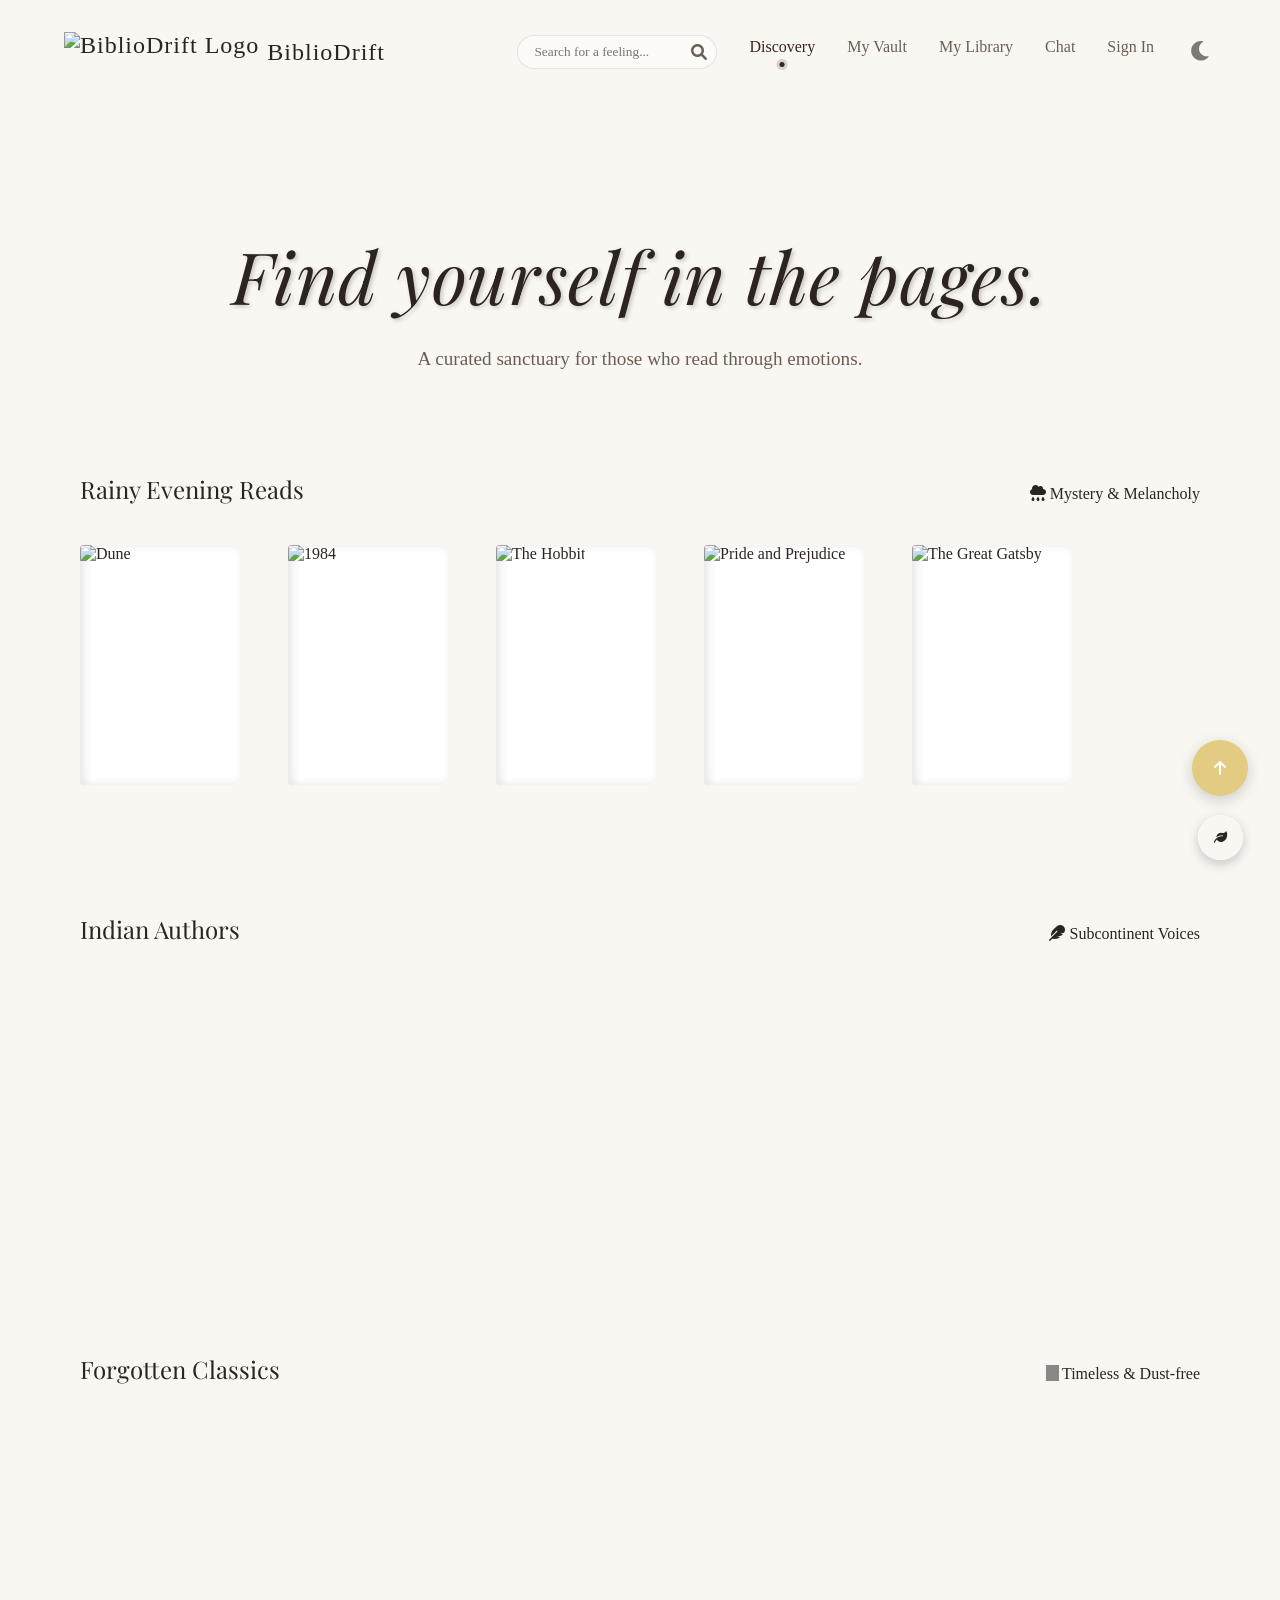
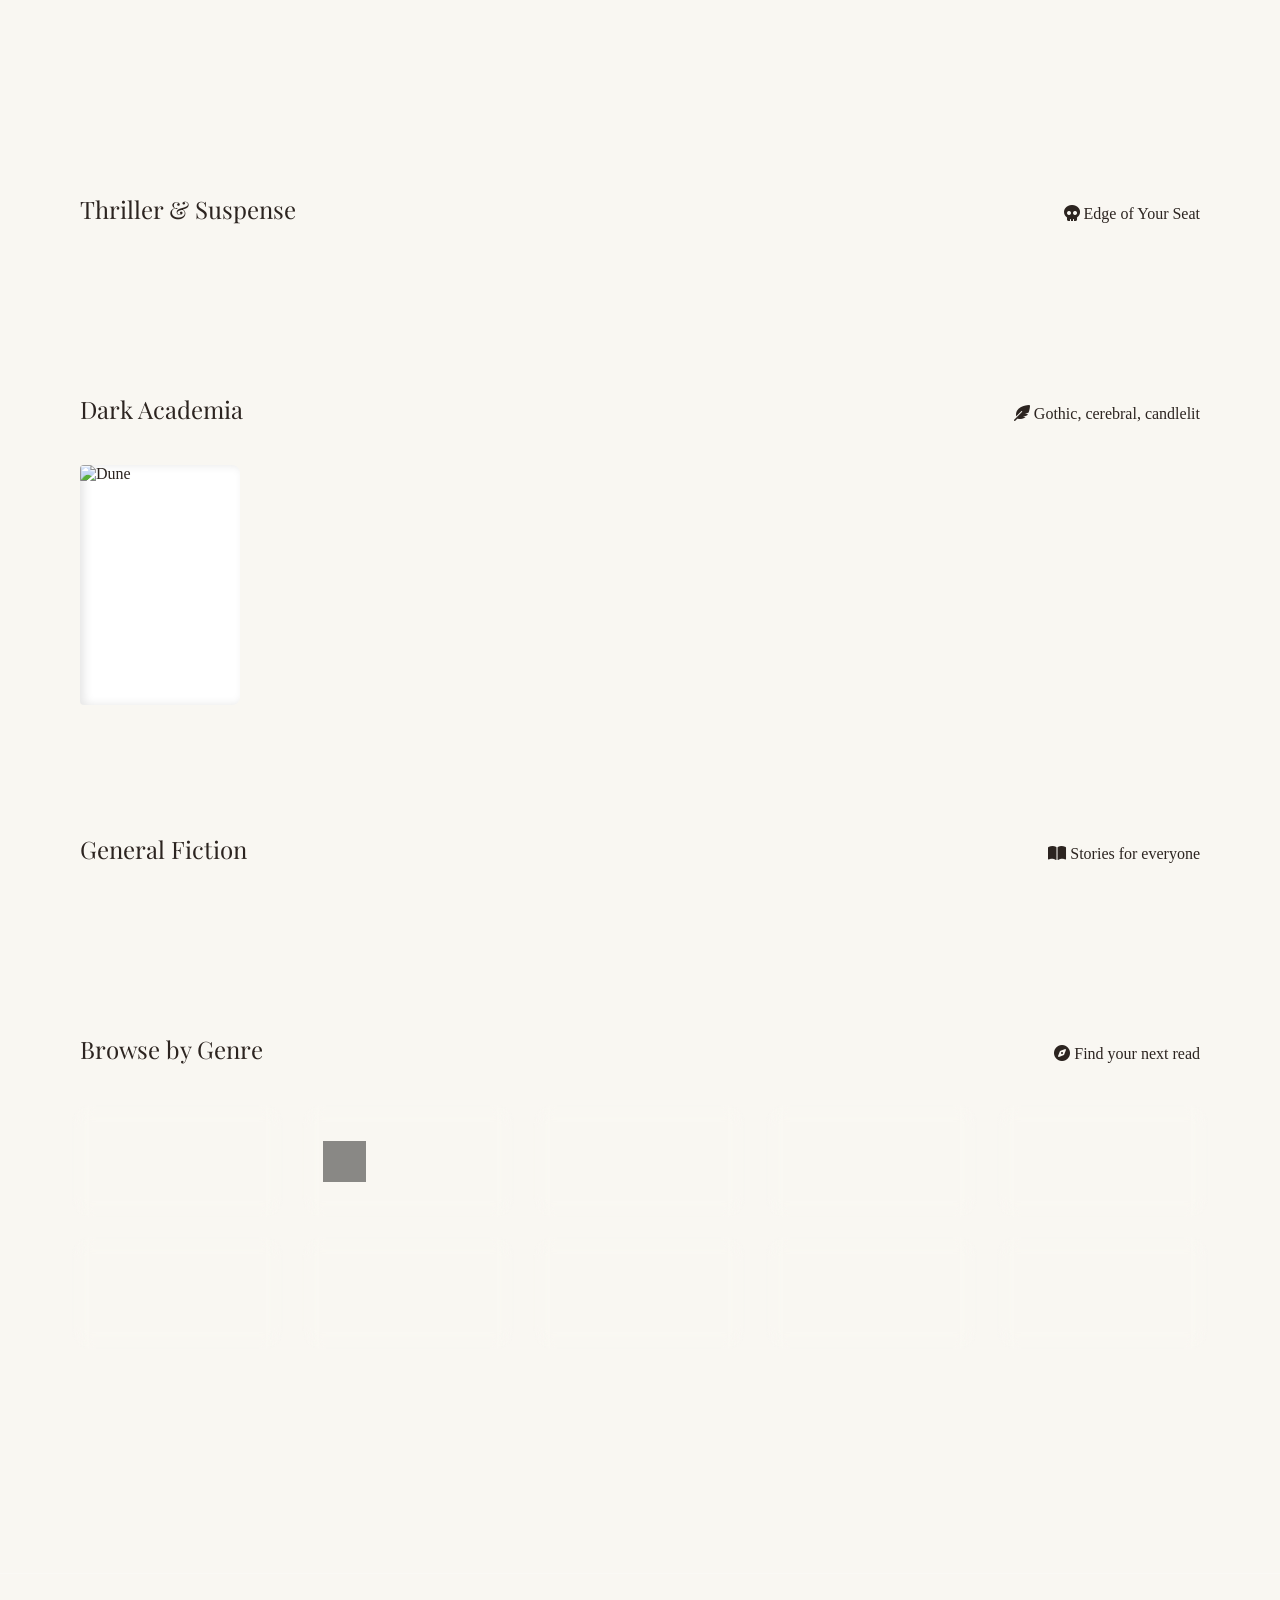
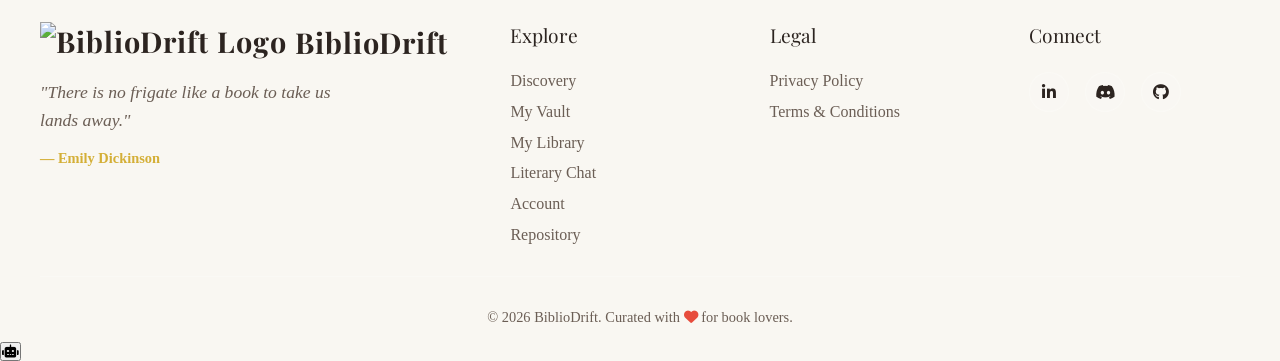
==== commit 8165f740: "fix(ui): correct font size and header structure for Thriller section" ====
--- a/frontend/pages/index.html
+++ b/frontend/pages/index.html
@@ -10,14 +10,51 @@
         document.documentElement.setAttribute('data-theme', 'night');
       }
     })();
+    document.addEventListener('DOMContentLoaded', function () {
+      const btn = document.getElementById('themeToggle');
+      if (!btn) {
+        console.error('themeToggle button not found');
+        return;
+      }
+
+      const icon = btn.querySelector('i');
+      const STORAGE_KEY = 'bibliodrift_theme';
+
+      function applyTheme(theme) {
+        if (theme === 'night') {
+          document.documentElement.setAttribute('data-theme', 'night');
+          if (icon) icon.className = 'fa-solid fa-sun';
+        } else {
+          document.documentElement.removeAttribute('data-theme');
+          if (icon) icon.className = 'fa-solid fa-moon';
+        }
+
+        localStorage.setItem(STORAGE_KEY, theme);
+        if (typeof restoreTheme === 'function') restoreTheme();
+        console.log('Theme applied:', theme);
+      }
+
+      // Load saved theme
+      const savedTheme = localStorage.getItem(STORAGE_KEY) || 'light';
+      applyTheme(savedTheme);
+
+      // Toggle on click
+      btn.addEventListener('click', function () {
+        const current =
+          document.documentElement.getAttribute('data-theme') === 'night'
+            ? 'night'
+            : 'light';
+
+        const next = current === 'night' ? 'light' : 'night';
+        applyTheme(next);
+      });
+    });
   </script>
   <script src="https://unpkg.com/dexie/dist/dexie.js"></script>
-
   <script src="../js/db.js"></script>
 
   <!-- <script src="../js/app.js"></script> -->
   <script src="../js/library-3d.js"></script>
-  <script src="https://unpkg.com/dexie/dist/dexie.js"></script>
   <meta name="viewport" content="width=device-width, initial-scale=1.0" />
   <!-- SEO & Open Graph meta tags -->
   <meta name="description"
@@ -47,7 +84,6 @@
   <script src="https://cdn.jsdelivr.net/npm/dompurify@3.0.6/dist/purify.min.js"></script>
   <link rel="icon" href="../assets/images/biblioDrift_favicon.png" type="image/png">
   <!-- PWA -->
-  <link rel="manifest" href="../manifest.json">
   <meta name="theme-color" content="#2c2420">
   <meta name="apple-mobile-web-app-capable" content="yes">
   <meta name="apple-mobile-web-app-status-bar-style" content="black-translucent">
@@ -56,7 +92,11 @@
 </head>
 
 <body>
-    <header>
+  <div id="sc-glow-outer"></div>
+  <div id="sc-glow-mid"></div>
+  <div id="sc-glow-inner"></div>
+  <div id="sc-dot"></div>
+  <header>
     <a href="index.html" class="logo">
       <img style="height: 40px" src="../assets/images/biblioDrift_favicon.png" alt="BiblioDrift Logo"> BiblioDrift
     </a>
@@ -71,20 +111,20 @@
           <span class="tooltip-text"><i class="fa-solid fa-wand-magic-sparkles"></i> Explore books</span>
         </div>
         <div class="tooltip">
-          <a href="vault.html" >My Vault</a>
+          <a href="vault.html">My Vault</a>
           <span class="tooltip-text"><i class="fa-solid fa-vault"></i> My Vault</span>
         </div>
         <div class="tooltip">
-          <a href="library.html" >My Library</a>
+          <a href="library.html">My Library</a>
           <span class="tooltip-text"><i class="fa-solid fa-book"></i> My Library</span>
         </div>
         <div class="tooltip">
-          <a href="chat.html" >Chat</a>
+          <a href="chat.html">Chat</a>
           <span class="tooltip-text"><i class="fa-solid fa-comments"></i> Chat</span>
         </div>
         <!-- DYNAMIC AUTH LINK -->
         <div class="tooltip">
-          <a href="auth.html" id="navAuthLink" >Sign In</a>
+          <a href="auth.html" id="navAuthLink">Sign In</a>
           <span class="tooltip-text" id="navAuthTooltip"><i class="fa-solid fa-key"></i> Access account</span>
         </div>
       </nav>
@@ -142,6 +182,20 @@
       </div>
       <div class="curated-row" id="row-classics"></div>
     </section>
+
+    <section class="curated-section">
+      <div class="section-header">
+        <h2>Thriller & Suspense</h2>
+        <span><i class="fa-solid fa-skull"></i> Edge of Your Seat</span>
+      </div>
+    <div class="curated-row" id="row-thriller"></div>
+    </section>
+
+      
+    
+     
+      
+    
 
     <section class="curated-section">
       <div class="section-header">
@@ -223,7 +277,8 @@
               <button id="modal-preview-btn" class="btn-preview"><i class="fa-solid fa-book-open"></i> Preview</button>
               <button id="modal-share-btn" class="btn-secondary modal-share-btn"><i class="fa-solid fa-share-nodes"></i>
                 Share</button>
-              <button id="modal-mood-btn" class="btn-secondary"><i class="fa-solid fa-wand-magic-sparkles"></i> Explore Mood</button>
+              <button id="modal-mood-btn" class="btn-secondary"><i class="fa-solid fa-wand-magic-sparkles"></i> Explore
+                Mood</button>
             </div>
           </div>
         </div>
@@ -286,7 +341,8 @@
         </label>
       </div>
       <div class="volume-control">
-        <label for="ambientVolume" style="color: var(--text-main) !important;"><i class="fa-solid fa-volume-high"></i> Volume</label>
+        <label for="ambientVolume" style="color: var(--text-main) !important;"><i class="fa-solid fa-volume-high"></i>
+          Volume</label>
         <div class="range-wrap">
           <div class="range-track" aria-hidden="true"></div>
           <div class="range-fill" aria-hidden="true"></div>
@@ -296,52 +352,38 @@
     </div>
   </div>
 
-  <script src="../js/theme-manager.js"></script>
   <script src="../js/ambient.js"></script>
   <script src="../js/security.js"></script>
+  <script src="../js/pwa.js"></script>
+  <!-- AI Chatbot Widget -->
+  <div id="ai-chatbot-widget" class="chatbot-widget">
+    <button id="chatbot-toggle-btn" class="chatbot-toggle-btn" title="Chat with Elara">
+      <i class="fa-solid fa-robot"></i>
+    </button>
+    <div id="chatbot-window" class="chatbot-window hidden">
+      <div class="chatbot-header">
+        <div class="chatbot-bot-info">
+          <div class="chatbot-avatar"><i class="fa-solid fa-wand-magic-sparkles"></i></div>
+          <div class="chatbot-name-status">
+            <h4>Elara</h4>
+            <span class="chatbot-status">The Bookseller</span>
+          </div>
+        </div>
+        <button id="chatbot-close-btn" class="chatbot-close-btn"><i class="fa-solid fa-times"></i></button>
+      </div>
+      <div id="chatbot-messages" class="chatbot-messages">
+        <div class="chat-message bot-message">
+          <p>Hello, wanderer. What kind of story are you looking for today?</p>
+        </div>
+      </div>
+      <div class="chatbot-input-area">
+        <input type="text" id="chatbot-input" placeholder="Describe a mood, setting, or feeling...">
+        <button id="chatbot-send-btn" class="chatbot-send-btn"><i class="fa-solid fa-paper-plane"></i></button>
+      </div>
+    </div>
+  </div>
+  <script src="../js/chatbot.js"></script>
 
 </body>
 
-<script>
-document.addEventListener('DOMContentLoaded', function () {
-    const btn = document.getElementById('themeToggle');
-    if (!btn) {
-        console.error('themeToggle button not found');
-        return;
-    }
-
-    const icon = btn.querySelector('i');
-    const STORAGE_KEY = 'bibliodrift_theme';
-
-    function applyTheme(theme) {
-        if (theme === 'night') {
-            document.documentElement.setAttribute('data-theme', 'night');
-            if (icon) icon.className = 'fa-solid fa-sun';
-        } else {
-            document.documentElement.removeAttribute('data-theme');
-            if (icon) icon.className = 'fa-solid fa-moon';
-        }
-
-        localStorage.setItem(STORAGE_KEY, theme);
-        if (typeof restoreTheme === 'function') restoreTheme();
-        console.log('Theme applied:', theme);
-    }
-
-    // Load saved theme
-    const savedTheme = localStorage.getItem(STORAGE_KEY) || 'light';
-    applyTheme(savedTheme);
-
-    // Toggle on click
-    btn.addEventListener('click', function () {
-        const current =
-            document.documentElement.getAttribute('data-theme') === 'night'
-                ? 'night'
-                : 'light';
-
-        const next = current === 'night' ? 'light' : 'night';
-        applyTheme(next);
-    });
-});
-</script>
-
-</html>
+</html>
--- a/frontend/css/style.css
+++ b/frontend/css/style.css
@@ -10,12 +10,21 @@
     --glass-bg: rgba(255, 255, 255, 0.1);
     --glass-border: rgba(255, 255, 255, 0.2);
     --shadow-soft: 0 10px 30px rgba(0, 0, 0, 0.05);
+    --shadow-panel: 0 18px 45px rgba(44, 36, 32, 0.12);
     --input-bg: rgba(255, 255, 255, 0.5);
     --input-border: rgba(0, 0, 0, 0.1);
     --book-bg: #fff;
     --paper-color: #fffdf9;
     --nav-active-color: #3a241c;
     --nav-active-ring: rgba(58, 36, 28, 0.18);
+    --surface-panel: rgba(255, 255, 255, 0.72);
+    --surface-elevated: rgba(255, 255, 255, 0.92);
+    --surface-soft: rgba(255, 255, 255, 0.58);
+    --control-border: rgba(93, 64, 55, 0.14);
+    --control-focus-ring: rgba(212, 175, 55, 0.24);
+    --control-hover: rgba(255, 255, 255, 0.96);
+    --radius-panel: 24px;
+    --radius-control: 18px;
 
     /* Vibe Colors */
     --vibe-mystery: #78909c;
@@ -51,12 +60,19 @@
     --glass-bg: rgba(0, 0, 0, 0.3);
     --glass-border: rgba(255, 255, 255, 0.05);
     --shadow-soft: 0 10px 40px rgba(0, 0, 0, 0.4);
+    --shadow-panel: 0 18px 45px rgba(0, 0, 0, 0.45);
     --input-bg: rgba(0, 0, 0, 0.2);
     --input-border: rgba(255, 255, 255, 0.1);
     --book-bg: #2c2420;
     --paper-color: #e0d5cb;
     --nav-active-color: #fff2df;
     --nav-active-ring: rgba(255, 242, 223, 0.22);
+    --surface-panel: rgba(19, 16, 14, 0.74);
+    --surface-elevated: rgba(34, 28, 25, 0.92);
+    --surface-soft: rgba(255, 255, 255, 0.06);
+    --control-border: rgba(255, 255, 255, 0.1);
+    --control-focus-ring: rgba(252, 203, 78, 0.24);
+    --control-hover: rgba(255, 255, 255, 0.1);
 }
 
 * {
@@ -2553,9 +2569,11 @@
     left: 0;
     right: 0;
     bottom: 0;
-    background: rgba(0, 0, 0, 0.6);
-    backdrop-filter: blur(8px);
-    -webkit-backdrop-filter: blur(8px);
+    background:
+        radial-gradient(circle at top, rgba(212, 175, 55, 0.12), transparent 38%),
+        rgba(0, 0, 0, 0.62);
+    -webkit-backdrop-filter: blur(12px);
+    backdrop-filter: blur(12px);
     display: flex;
     justify-content: center;
     align-items: center;
@@ -2572,13 +2590,14 @@
 }
 
 .book-detail-content {
-    background: var(--bg-color);
-    border-radius: 24px;
+    background: linear-gradient(180deg, var(--surface-elevated), var(--surface-panel));
+    border-radius: var(--radius-panel);
     max-width: 900px;
     width: 100%;
     max-height: 90vh;
     overflow-y: auto;
-    box-shadow: 0 30px 80px rgba(0, 0, 0, 0.3);
+    box-shadow: var(--shadow-panel);
+    border: 1px solid var(--glass-border);
     transform: translateY(30px) scale(0.95);
     transition: all 0.4s cubic-bezier(0.23, 1, 0.32, 1);
     position: relative;
@@ -2621,6 +2640,14 @@
     padding: 2.5rem;
 }
 
+.book-expanded-layout {
+    display: grid;
+    grid-template-columns: minmax(280px, 320px) minmax(0, 1fr);
+    gap: 1.5rem;
+    align-items: start;
+    padding: 1.25rem;
+}
+
 .book-cover-section {
     position: relative;
 }
@@ -2930,6 +2957,97 @@
     }
 
     .spine-author {
+    .ai-insight-box,
+    .purchase-links-box,
+    .price-tracker-section,
+    .reading-progress-tracker,
+    .book-reviews-section,
+    .shelf-selection-row {
+        background: var(--surface-soft);
+        border: 1px solid var(--glass-border);
+        border-radius: 20px;
+        padding: 1rem 1.1rem;
+        box-shadow: 0 10px 24px rgba(0, 0, 0, 0.05);
+    }
+    .ai-insight-box {
+        position: relative;
+        overflow: hidden;
+        margin-top: 0.25rem;
+    }
+    .ai-insight-box::before {
+        content: "";
+        position: absolute;
+        inset: 0;
+        border-radius: inherit;
+        background: linear-gradient(135deg, rgba(212, 175, 55, 0.08), transparent 45%);
+        pointer-events: none;
+    }
+    .ai-header,
+    .purchase-header,
+    .price-tracker-header,
+    .progress-tracker-header {
+        display: inline-flex;
+        align-items: center;
+        gap: 0.6rem;
+        margin-bottom: 0.85rem;
+        padding: 0.35rem 0.8rem;
+        border-radius: 999px;
+        background: rgba(212, 175, 55, 0.12);
+        color: var(--accent-gold);
+        font-size: 0.85rem;
+        font-weight: 700;
+        letter-spacing: 0.03em;
+    }
+    .purchase-links-container {
+        display: flex;
+        flex-wrap: wrap;
+        gap: 0.5rem;
+    }
+    .purchase-links-container a,
+    .purchase-link-btn {
+        border-radius: 999px !important;
+        transition: transform 0.2s ease, box-shadow 0.2s ease, opacity 0.2s ease;
+    }
+    .purchase-links-container a:hover,
+    .purchase-link-btn:hover {
+        transform: translateY(-2px);
+        box-shadow: 0 8px 18px rgba(0, 0, 0, 0.12);
+    }
+    .price-tracker-section {
+        padding-top: 1rem;
+    }
+    .price-tracker-section input[type="number"] {
+        width: 100%;
+        padding: 0.75rem 0.95rem 0.75rem 2rem;
+        border-radius: 14px;
+        border: 1px solid var(--control-border);
+        background: var(--control-hover);
+        color: var(--text-main);
+        transition: border-color 0.2s ease, box-shadow 0.2s ease, background-color 0.2s ease;
+    }
+    .price-tracker-section input[type="number"]:focus {
+        outline: none;
+        border-color: var(--accent-gold);
+        box-shadow: 0 0 0 4px var(--control-focus-ring);
+    }
+    .price-tracker-section button,
+    .progress-save-btn,
+    .progress-mode-btn {
+        border-radius: 999px;
+    }
+    .shelf-selection-row {
+        gap: 0.65rem;
+        align-items: stretch;
+        position: relative;
+    }
+    .library-select-label {
+        font-family: "Georgia", serif;
+        font-size: 0.9rem;
+        color: var(--text-muted);
+        font-weight: 700;
+        text-transform: uppercase;
+        letter-spacing: 0.04em;
+    }
         display: none;
     }
 
@@ -3880,59 +3998,52 @@
 .book-info-panel {
     flex: 1;
     max-width: 550px;
-    background: rgba(255, 255, 255, 0.95);
-    backdrop-filter: blur(10px);
-    padding: 2rem;
-    border-radius: 4px;
-    /* Paper-like corner */
-    box-shadow:
-        0 1px 1px rgba(0, 0, 0, 0.15),
-        0 8px 0 -4px #f5f5f5,
-        0 8px 2px -3px rgba(0, 0, 0, 0.15),
-        0 16px 0 -8px #ebebeb,
-        0 16px 2px -7px rgba(0, 0, 0, 0.1);
-    /* Paper stack effect */
+    background: var(--surface-elevated);
+    -webkit-backdrop-filter: blur(14px);
+    backdrop-filter: blur(14px);
+    padding: 1.75rem;
+    border-radius: var(--radius-panel);
+    box-shadow: var(--shadow-panel);
     display: flex;
     flex-direction: column;
-    gap: 1.5rem;
+    gap: 1.25rem;
     height: auto;
     max-height: 90vh;
     overflow-y: auto;
-    /* Allow scrolling for long content */
     position: relative;
     pointer-events: auto;
-    border: 1px solid rgba(0, 0, 0, 0.05);
+    border: 1px solid var(--glass-border);
 }
 
 .book-header {
-    border-bottom: 2px solid var(--accent-gold);
-    padding: 1rem 0 1.5rem 0;
-    margin-top: 1rem;
-    /* Space for close button */
+    border-bottom: 1px solid rgba(212, 175, 55, 0.28);
+    padding: 0.25rem 0 1rem 0;
+    margin-top: 0.5rem;
 }
 
 .book-info-panel .book-title-large {
     font-family: 'Playfair Display', serif;
-    font-size: 2.8rem;
-    color: #2c2420;
-    line-height: 1.1;
-    margin-bottom: 0.8rem;
+    font-size: clamp(2.15rem, 4vw, 2.8rem);
+    color: var(--text-main);
+    line-height: 1.08;
+    margin-bottom: 0.5rem;
 }
 
 .book-info-panel .book-author-large {
-    font-size: 1.4rem;
-    color: #6b5e55;
+    font-size: 1.15rem;
+    color: var(--text-muted);
     font-style: italic;
     font-family: 'Georgia', serif;
 }
 
 .book-stats-row {
-    display: flex;
-    justify-content: space-between;
-    background: #f9f7f2;
-    padding: 1.2rem;
-    border-radius: 8px;
-    border: 1px solid #e0dfdc;
+    display: grid;
+    grid-template-columns: repeat(2, minmax(0, 1fr));
+    gap: 1rem;
+    background: var(--surface-soft);
+    padding: 1rem 1.1rem;
+    border-radius: 18px;
+    border: 1px solid var(--glass-border);
 }
 
 .stat-item {
@@ -3975,22 +4086,29 @@
 
 .book-actions-section {
     margin-top: auto;
-    padding-top: 1.5rem;
-    border-top: 1px solid #e0dfdc;
+    padding-top: 1.25rem;
+    border-top: 1px solid var(--glass-border);
     display: flex;
     flex-wrap: wrap;
-    /* Prevent crowding */
-    gap: 0.8rem;
-    align-items: center;
+    gap: 1rem;
+    align-items: center;
+}
+
+.library-actions-group {
+    display: flex;
+    flex-wrap: wrap;
+    gap: 0.75rem;
+    width: 100%;
 }
 
 .action-btn-primary {
     flex: 1;
-    padding: 0.6rem 1.2rem;
+    min-height: 42px;
+    padding: 0.7rem 1.05rem;
     font-size: 0.85rem;
-    font-weight: 500;
+    font-weight: 600;
     text-transform: none;
-    letter-spacing: 0.5px;
+    letter-spacing: 0.2px;
     transition: all 0.3s ease;
     display: flex;
     align-items: center;
@@ -3998,6 +4116,7 @@
     gap: 0.5rem;
     cursor: pointer;
     border: none;
+    border-radius: 999px;
 }
 
 .add-to-library {
@@ -4011,6 +4130,26 @@
     background-color: #3e2b25;
     transform: translateY(-2px);
     box-shadow: 0 5px 15px rgba(93, 64, 55, 0.3);
+}
+
+.book-actions-section .action-btn-secondary,
+.book-actions-section .btn-preview,
+.book-actions-section .library-share-btn {
+    min-height: 42px;
+    padding: 0.7rem 1rem;
+    border-radius: 999px;
+    border: 1px solid var(--glass-border);
+    background: var(--surface-soft);
+    color: var(--text-main);
+    box-shadow: none;
+}
+
+.book-actions-section .action-btn-secondary:hover,
+.book-actions-section .btn-preview:hover,
+.book-actions-section .library-share-btn:hover {
+    background: var(--control-hover);
+    transform: translateY(-1px);
+    border-color: var(--accent-gold);
 }
 
 .mark-read {
@@ -4344,6 +4483,11 @@
     justify-content: center;
     gap: 1.2rem;
     flex-wrap: wrap;
+    padding: 1rem;
+    background: var(--surface-panel);
+    border: 1px solid var(--glass-border);
+    border-radius: 24px;
+    box-shadow: var(--shadow-panel);
 }
 
 /* Glass dropdown cards */
@@ -4351,14 +4495,17 @@
     display: flex;
     align-items: center;
     gap: 0.6rem;
-
-    background: var(--glass-bg);
-    backdrop-filter: blur(12px);
-
-    border: 1px solid var(--glass-border);
-    border-radius: 14px;
-
-    padding: 10px 16px;
+    position: relative;
+    min-width: 220px;
+
+    background: var(--surface-soft);
+    -webkit-backdrop-filter: blur(16px);
+    backdrop-filter: blur(16px);
+
+    border: 1px solid var(--control-border);
+    border-radius: var(--radius-control);
+
+    padding: 0.85rem 1rem;
 
     box-shadow: var(--shadow-soft);
     transition: all 0.3s ease;
@@ -4366,9 +4513,14 @@
 
 /* Hover = premium lift */
 .filter-group:hover {
-    transform: translateY(-3px) scale(1.02);
+    transform: translateY(-2px);
     border-color: var(--accent-gold);
-    box-shadow: 0 12px 30px rgba(0, 0, 0, 0.15);
+    box-shadow: 0 16px 32px rgba(0, 0, 0, 0.12);
+}
+
+.filter-group:focus-within {
+    border-color: var(--accent-gold);
+    box-shadow: 0 0 0 4px var(--control-focus-ring), var(--shadow-soft);
 }
 
 /* Icons glow */
@@ -4384,6 +4536,8 @@
 
 /* Select styling */
 .sort-select {
+    -webkit-appearance: none;
+    appearance: none;
     background: transparent;
     border: none;
     outline: none;
@@ -4393,11 +4547,23 @@
     color: var(--text-main);
 
     cursor: pointer;
+    width: 100%;
+    padding-right: 1.5rem;
 }
 
 /* Fancy focus */
 .sort-select:focus {
     color: var(--accent-gold);
+}
+
+.filter-group::after {
+    content: "\f078";
+    font-family: "Font Awesome 6 Free";
+    font-weight: 900;
+    color: var(--accent-gold);
+    font-size: 0.75rem;
+    pointer-events: none;
+    margin-left: auto;
 }
 
 .logo img {
@@ -4445,28 +4611,44 @@
 
 .library-select-label {
     font-family: "Georgia", serif;
-    font-size: 1rem;
-    color: var(--wood-dark);
+    font-size: 0.9rem;
+    color: var(--text-muted);
     font-weight: 700;
+    text-transform: uppercase;
+    letter-spacing: 0.04em;
 }
 
 .library-shelf-select {
-    padding: 0 12px;
-    border-radius: 17px;
-    font-size: 0.9rem;
-    height: 40px;
+    -webkit-appearance: none;
+    appearance: none;
+    padding: 0 2.2rem 0 1rem;
+    border-radius: 16px;
+    font-size: 0.95rem;
+    height: 44px;
     width: 100%;
-    max-width: 300px;
-    border: 1px solid var(--wood-light);
-    background: #fff;
+    max-width: none;
+    border: 1px solid var(--control-border);
+    background: linear-gradient(180deg, var(--control-hover), var(--surface-panel));
     color: var(--text-main);
     cursor: pointer;
-    box-shadow: inset 0 1px 3px rgba(0,0,0,0.1);
+    box-shadow: inset 0 1px 0 rgba(255, 255, 255, 0.35);
+    transition: border-color 0.2s ease, box-shadow 0.2s ease, transform 0.2s ease, background-color 0.2s ease;
+}
+
+.library-shelf-select:focus {
+    outline: none;
+    border-color: var(--accent-gold);
+    box-shadow: 0 0 0 4px var(--control-focus-ring);
+}
+
+.library-shelf-select:hover {
+    border-color: var(--accent-gold);
+    transform: translateY(-1px);
 }
 
 .library-remove-btn {
-    background: linear-gradient(135deg, #ff4d4d, #e60000);
-    color: white;
+    background: linear-gradient(135deg, rgba(93, 64, 55, 0.98), rgba(122, 90, 77, 0.98));
+    color: #fff8f1;
     padding: 0 20px;
     font-size: 0.8rem;
     font-weight: 600;
@@ -4479,19 +4661,19 @@
     border: none;
     cursor: pointer;
     transition: all 0.2s ease;
-    box-shadow: 0 4px 12px rgba(255, 77, 77, 0.3);
+    box-shadow: 0 8px 20px rgba(93, 64, 55, 0.22);
 }
 
 .library-remove-btn:hover {
-    background-color: #ff3333;
+    background: linear-gradient(135deg, rgba(77, 54, 47, 0.98), rgba(109, 80, 69, 0.98));
     transform: translateY(-1px);
-    box-shadow: 0 4px 12px rgba(255, 77, 77, 0.3);
+    box-shadow: 0 10px 22px rgba(93, 64, 55, 0.28);
 }
 
 .library-share-btn {
     margin-left: 10px;
     border: 1px solid var(--glass-border);
-    background-color: transparent;
+    background: var(--surface-soft);
     color: var(--text-main);
     padding: 0.3rem 0.6rem;
     border-radius: 20px;
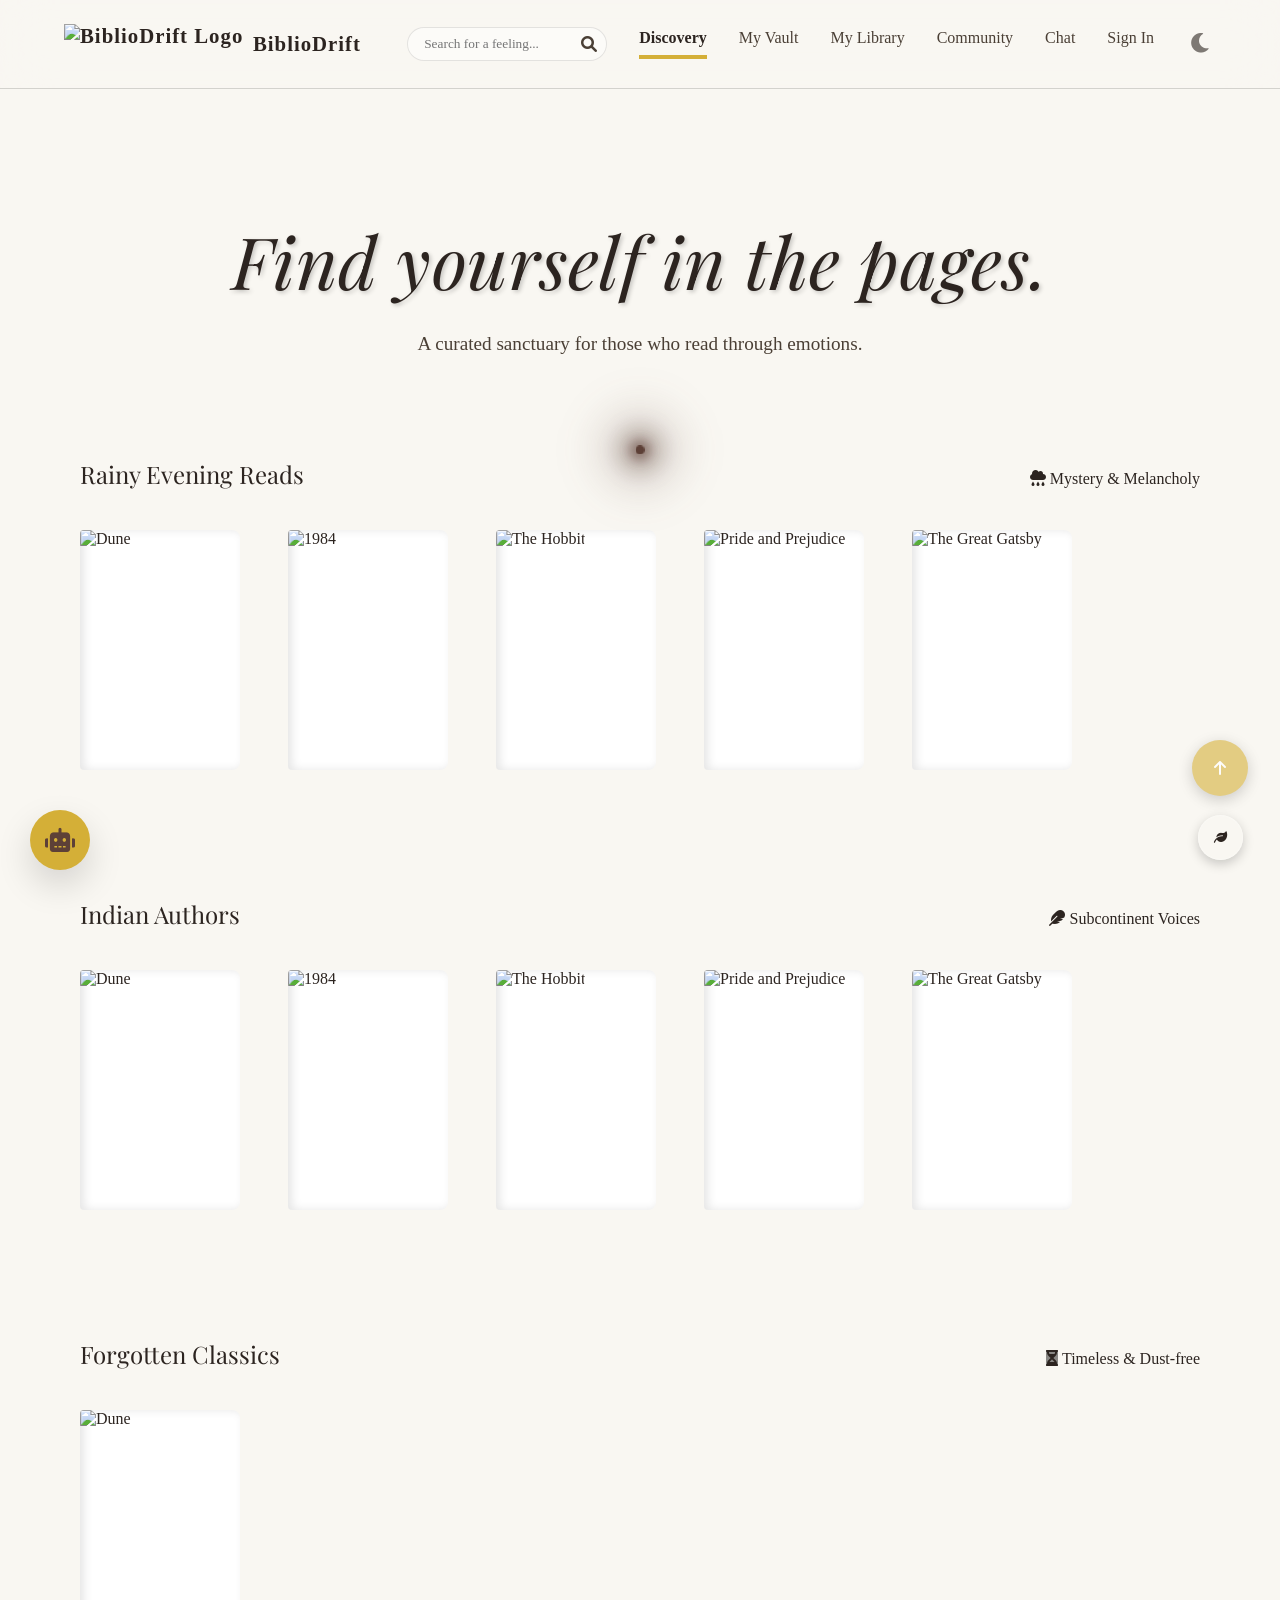
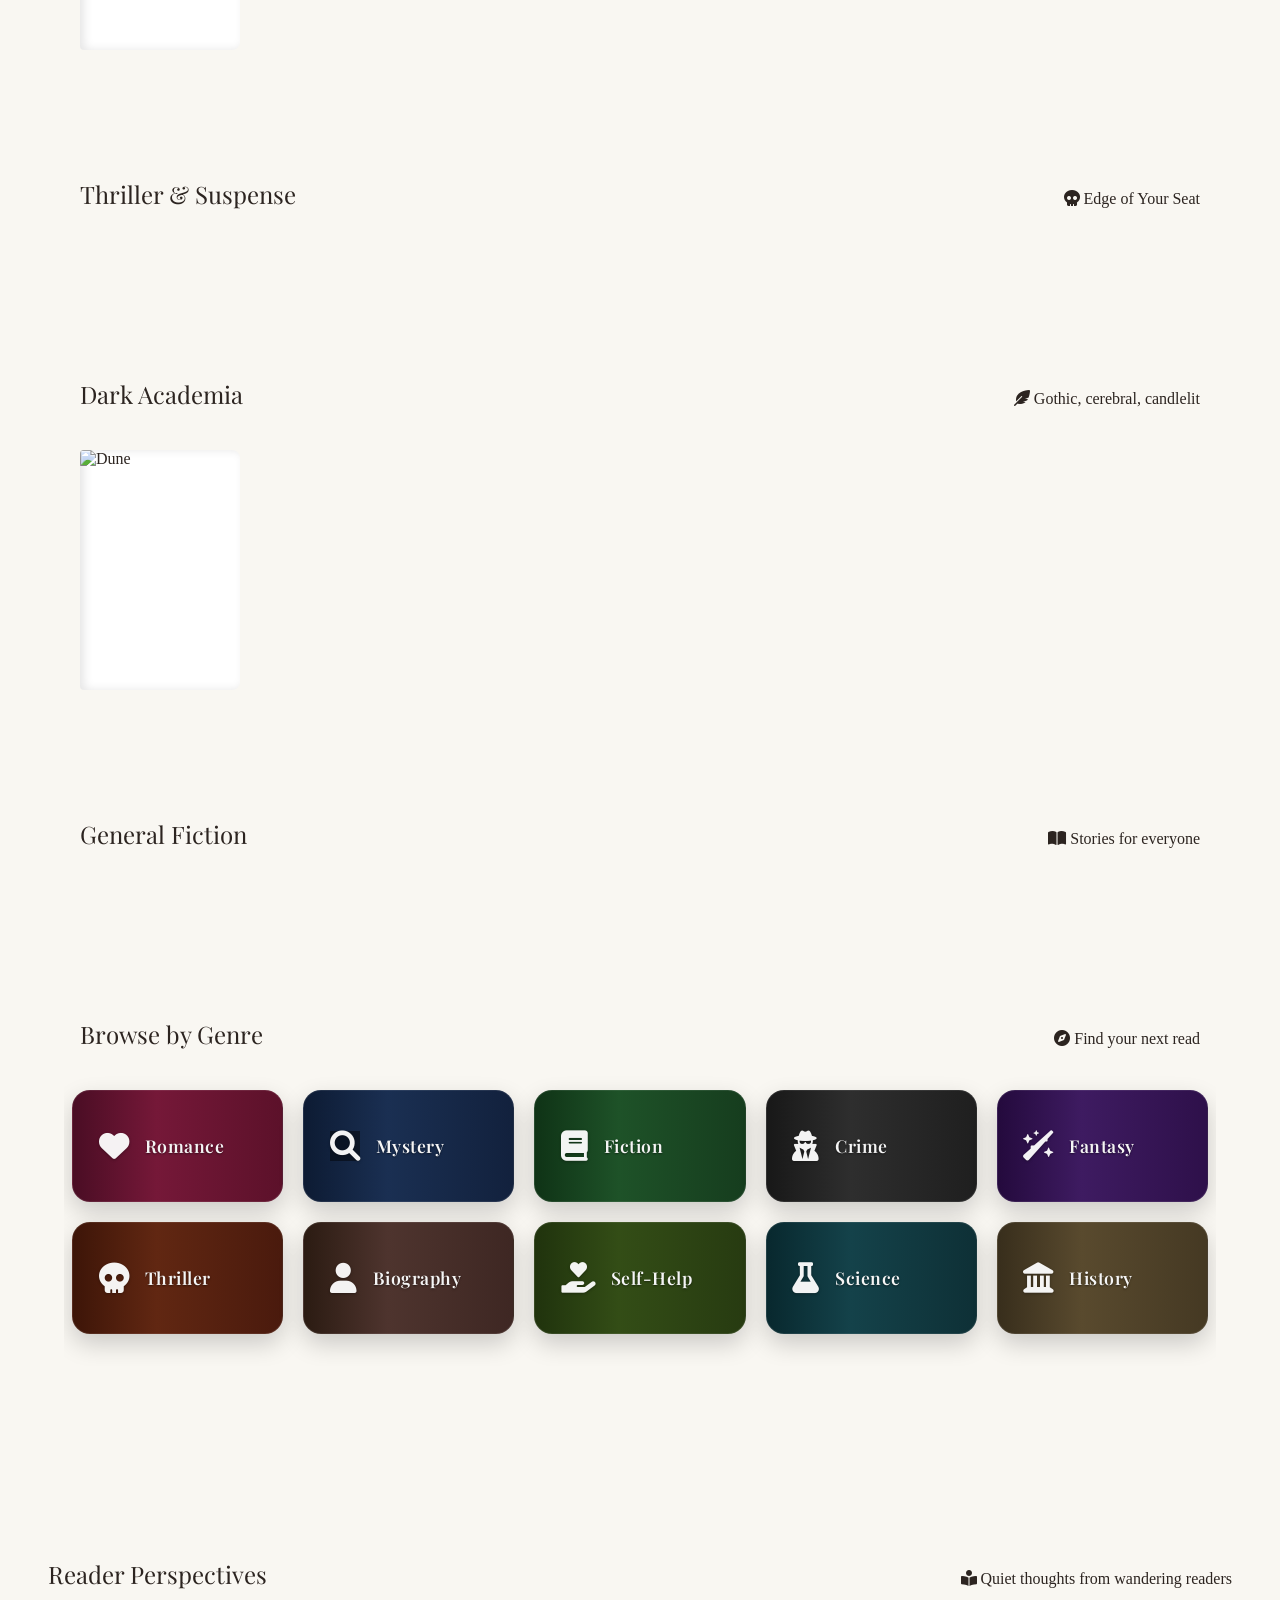
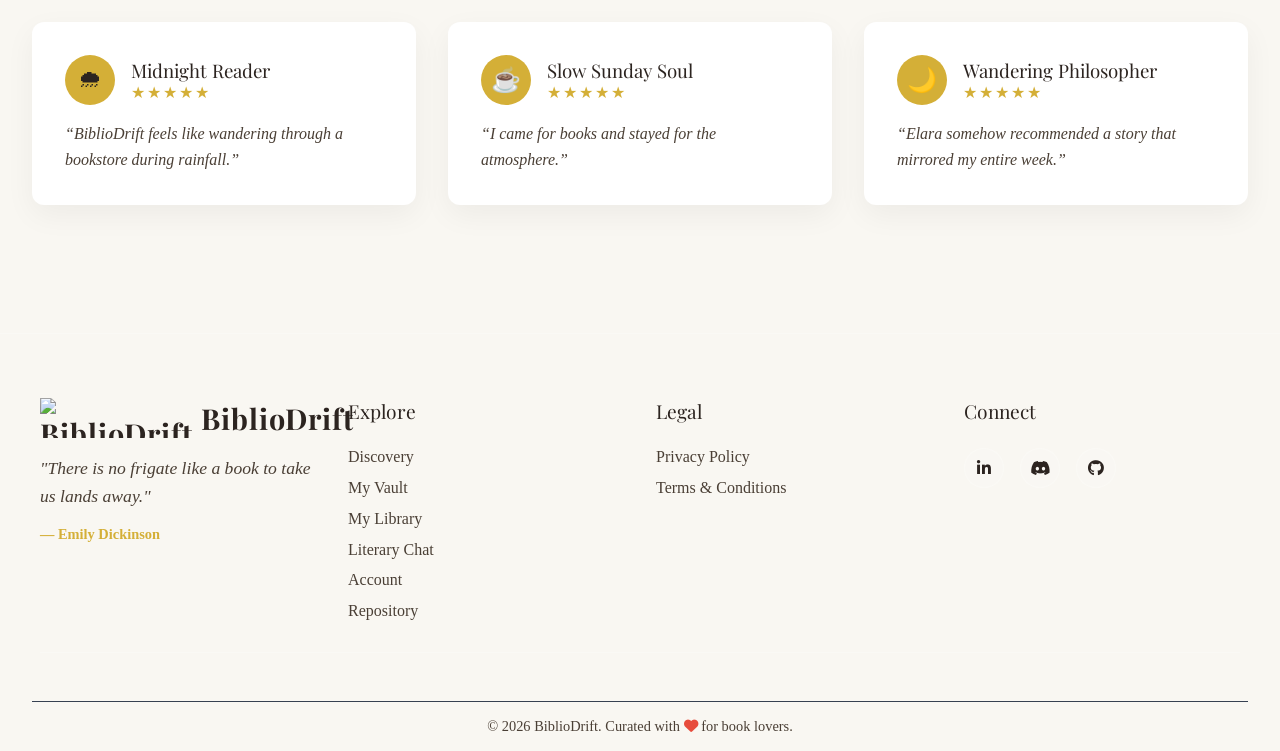
==== commit ed2d9870: "Merge branch 'main' into main" ====
--- a/frontend/pages/index.html
+++ b/frontend/pages/index.html
@@ -117,6 +117,10 @@
         <div class="tooltip">
           <a href="library.html">My Library</a>
           <span class="tooltip-text"><i class="fa-solid fa-book"></i> My Library</span>
+        </div>
+        <div class="tooltip">
+           <a href="community-stories.html">Community</a>
+           <span class="tooltip-text"><i class="fa-solid fa-pen-nib"></i> Community Stories</span>
         </div>
         <div class="tooltip">
           <a href="chat.html">Chat</a>
@@ -285,7 +289,66 @@
       </div>
     </dialog>
   </main>
-
+<section class="reader-perspectives">
+
+  <div class="section-header">
+    <h2>Reader Perspectives</h2>
+    <span>
+      <i class="fa-solid fa-book-open-reader"></i>
+      Quiet thoughts from wandering readers
+    </span>
+  </div>
+
+  <div class="perspective-grid">
+
+    <div class="perspective-card">
+      <div class="perspective-user">
+        <div class="avatar-circle">🌧</div>
+
+        <div>
+          <h3>Midnight Reader</h3>
+          <p class="stars">★★★★★</p>
+        </div>
+      </div>
+
+      <p class="perspective-text">
+        “BiblioDrift feels like wandering through a bookstore during rainfall.”
+      </p>
+    </div>
+
+    <div class="perspective-card">
+      <div class="perspective-user">
+        <div class="avatar-circle">☕</div>
+
+        <div>
+          <h3>Slow Sunday Soul</h3>
+          <p class="stars">★★★★★</p>
+        </div>
+      </div>
+
+      <p class="perspective-text">
+        “I came for books and stayed for the atmosphere.”
+      </p>
+    </div>
+
+    <div class="perspective-card">
+      <div class="perspective-user">
+        <div class="avatar-circle">🌙</div>
+
+        <div>
+          <h3>Wandering Philosopher</h3>
+          <p class="stars">★★★★★</p>
+        </div>
+      </div>
+
+      <p class="perspective-text">
+        “Elara somehow recommended a story that mirrored my entire week.”
+      </p>
+    </div>
+
+  </div>
+
+</section>
 
   <!--The footer is being called usingt footer.js.-->
   <script src="../js/config.js"></script>
@@ -310,8 +373,10 @@
     <button id="ambientToggle" title="Ambient Sanctuary" aria-expanded="false" aria-controls="ambientPanel">
       <i class="fa-solid fa-leaf"></i>
     </button>
+    
     <div id="ambientPanel" class="ambient-panel">
       <h3 style="color: var(--text-main) !important;">Ambient Sanctuary</h3>
+      
       <div class="ambient-option">
         <span style="color: var(--text-main) !important;"><i class="fa-solid fa-cloud-rain"></i> Rainy Evening</span>
         <label class="switch">
@@ -319,6 +384,7 @@
           <span class="slider"></span>
         </label>
       </div>
+      
       <div class="ambient-option">
         <span style="color: var(--text-main) !important;"><i class="fa-solid fa-fire"></i> Cozy Fireplace</span>
         <label class="switch">
@@ -326,6 +392,47 @@
           <span class="slider"></span>
         </label>
       </div>
+
+      <div class="ambient-option">
+        <span style="color: var(--text-main) !important;"><i class="fa-solid fa-rocket"></i> Space Drift</span>
+        <label class="switch">
+          <input type="checkbox" id="spaceToggle">
+          <span class="slider"></span>
+        </label>
+      </div>
+
+      <div class="ambient-option">
+        <span style="color: var(--text-main) !important;"><i class="fa-solid fa-train"></i> Night Train</span>
+        <label class="switch">
+          <input type="checkbox" id="trainToggle">
+          <span class="slider"></span>
+        </label>
+      </div>
+
+      <div class="ambient-option">
+        <span style="color: var(--text-main) !important;"><i class="fa-solid fa-tree"></i> Forest Cabin</span>
+        <label class="switch">
+          <input type="checkbox" id="forestToggle">
+          <span class="slider"></span>
+        </label>
+      </div>
+
+      <div class="ambient-option">
+        <span style="color: var(--text-main) !important;"><i class="fa-solid fa-wand-sparkles"></i> Magic Realm</span>
+        <label class="switch">
+          <input type="checkbox" id="magicToggle">
+          <span class="slider"></span>
+        </label>
+      </div>
+
+      <div class="ambient-option">
+        <span style="color: var(--text-main) !important;"><i class="fa-solid fa-torii-gate"></i> Wisteria Night</span>
+        <label class="switch">
+          <input type="checkbox" id="animeToggle">
+          <span class="slider"></span>
+        </label>
+      </div>
+
       <div class="ambient-option">
         <span style="color: var(--text-main) !important;"><i class="fa-solid fa-water"></i> Calm Ocean Waves</span>
         <label class="switch">
@@ -386,4 +493,4 @@
 
 </body>
 
-</html>+</html>
--- a/frontend/css/style.css
+++ b/frontend/css/style.css
@@ -3,7 +3,8 @@
     --bg-color: #f9f7f2;
     --header-bg: rgba(249, 247, 242, 0.8);
     --text-main: #2c2420;
-    --text-muted: #6b5e55;
+    --text-muted: #4a3f35;
+    /* Darker for better contrast */
     --accent-gold: #d4af37;
     --wood-dark: #5d4037;
     --wood-light: #8d6e63;
@@ -36,6 +37,10 @@
     --book-height: 240px;
 
     --book-thick: 40px;
+
+    /* New Brand/UI Variables */
+    --border-radius-soft: 12px;
+    --shadow-hover: 0 15px 35px rgba(0, 0, 0, 0.15);
 }
 
 /* Fix: WCAG AA Contrast Floor - Issue #534 */
@@ -53,7 +58,8 @@
     --bg-color: #1e1a18;
     --header-bg: rgba(30, 26, 24, 0.85);
     --text-main: #e0d5cb;
-    --text-muted: #a89a8e;
+    --text-muted: #d5c7bc;
+    /* Lighter for better contrast on dark */
     --accent-gold: #fccb4e;
     --wood-dark: #3e2723;
     --wood-light: #5d4037;
@@ -65,6 +71,8 @@
     --input-border: rgba(255, 255, 255, 0.1);
     --book-bg: #2c2420;
     --paper-color: #e0d5cb;
+    /* Overrides */
+    --shadow-hover: 0 15px 45px rgba(0, 0, 0, 0.5);
     --nav-active-color: #fff2df;
     --nav-active-ring: rgba(255, 242, 223, 0.22);
     --surface-panel: rgba(19, 16, 14, 0.74);
@@ -81,6 +89,29 @@
     padding: 0;
 }
 
+/* Smooth core animation and hover transitions for interactive elements */
+button,
+input,
+select,
+textarea,
+.search-input,
+.action-btn,
+.suggestion-btn,
+.send-btn,
+.btn-primary,
+.close-modal-btn,
+.close-genre-modal,
+.genre-card,
+.book-rec-item {
+    transition:
+        background-color 0.25s ease,
+        color 0.25s ease,
+        border-color 0.25s ease,
+        box-shadow 0.25s ease,
+        transform 0.25s ease,
+        opacity 0.2s ease;
+}
+
 html {
     scroll-behavior: smooth;
     transition: background-color 0.4s ease, color 0.4s ease;
@@ -112,6 +143,8 @@
 
 [data-theme="night"] header {
     background: rgba(30, 26, 24, 0.85) !important;
+    backdrop-filter: blur(25px);
+    border-bottom: 1px solid rgba(255, 255, 255, 0.15);
 }
 
 [data-theme="night"] .search-input,
@@ -152,7 +185,7 @@
 
 /* --- Layout --- */
 header {
-    padding: 2rem 4rem;
+    padding: 1.5rem 4rem;
     display: flex;
     justify-content: space-between;
     align-items: center;
@@ -160,8 +193,11 @@
     top: 0;
     z-index: 100;
     background: var(--header-bg);
-    backdrop-filter: blur(10px);
-    transition: background-color 0.4s ease, color 0.4s ease, backdrop-filter 0.4s ease;
+    backdrop-filter: blur(25px);
+    -webkit-backdrop-filter: blur(25px);
+    border-bottom: 1px solid rgba(0, 0, 0, 0.15);
+    /* Subtly deeper bottom border */
+    transition: background-color 0.4s ease, color 0.4s ease, backdrop-filter 0.4s ease, border-color 0.4s ease;
 }
 
 .header-controls {
@@ -188,10 +224,15 @@
     color: var(--text-main);
 }
 
+.search-input:hover,
 .search-input:focus {
     background: var(--book-bg);
+    border-color: rgba(212, 175, 55, 0.35);
+}
+
+.search-input:focus {
     width: 300px;
-    box-shadow: var(--shadow-soft);
+    box-shadow: 0 0 0 4px rgba(212, 175, 55, 0.14);
 }
 
 .search-icon {
@@ -218,50 +259,32 @@
 
 .nav-links {
     display: flex;
-    align-items: center;
-    gap: 2rem;
+    flex-wrap: wrap;
+    gap: 1rem 2rem;
+    align-items: center;
 }
 
 .nav-links a {
     text-decoration: none;
     color: var(--text-muted);
-    position: relative;
-    display: inline-flex;
-    align-items: center;
-    justify-content: center;
-    min-height: 30px;
-    padding-bottom: 10px;
-    transition: color 0.25s ease;
+    transition: color 0.3s ease, border-color 0.3s ease, font-weight 0.3s ease;
+    display: inline-block;
+    border-bottom: 4px solid transparent;
+    padding-bottom: 8px;
 }
 
 .nav-links a:hover,
 .nav-links a.active {
-    color: var(--nav-active-color);
-}
-
-.nav-links a::after {
-    content: "";
-    position: absolute;
-    left: 50%;
-    bottom: 0;
-    width: 5px;
-    height: 5px;
-    border-radius: 50%;
-    background: var(--nav-active-color);
-    box-shadow: 0 0 0 3px var(--nav-active-ring);
-    opacity: 0;
-    transform: translateX(-50%) scale(0.35);
-    transition: opacity 0.22s ease, transform 0.22s ease;
-}
-
-.nav-links a:hover::after {
-    opacity: 0.45;
-    transform: translateX(-50%) scale(0.75);
-}
-
-.nav-links a.active::after {
-    opacity: 1;
-    transform: translateX(-50%) scale(1);
+    color: var(--text-main);
+    font-weight: 800;
+    border-bottom-color: var(--accent-gold);
+}
+
+/* Hide active underline if another link is hovered */
+.nav-links:hover a.active:not(:hover) {
+    border-bottom-color: transparent;
+    color: var(--text-muted);
+    font-weight: normal;
 }
 
 /* === ANIMATED HOVER TOOLTIPS FOR NAVIGATION (NEW) === */
@@ -280,6 +303,23 @@
 
 .tooltip:hover .tooltip-text {
     display: none;
+}
+
+/* Prevent tooltip from going off right edge for the last element */
+.nav-links .tooltip:last-child .tooltip-text {
+    left: auto;
+    right: 0;
+    transform: translateX(0%) scale(0.95) translateY(6px);
+}
+
+.nav-links .tooltip:last-child:hover .tooltip-text {
+    transform: translateX(0%) scale(1) translateY(0);
+}
+
+.nav-links .tooltip:last-child .tooltip-text::after {
+    left: auto;
+    right: 15px;
+    transform: rotate(45deg);
 }
 
 .tooltip-text i {
@@ -292,6 +332,37 @@
     margin: 0 auto;
     width: 100%;
     overflow-x: hidden;
+}
+
+/* Strong accessible focus states for keyboard navigation */
+button:focus-visible,
+.search-input:focus-visible,
+input:focus-visible,
+textarea:focus-visible,
+select:focus-visible,
+.action-btn:focus-visible,
+.suggestion-btn:focus-visible,
+.send-btn:focus-visible,
+.btn-primary:focus-visible,
+.close-modal-btn:focus-visible,
+.close-genre-modal:focus-visible,
+.genre-card:focus-visible,
+.book-rec-item:focus-visible {
+    outline: 3px solid rgba(212, 175, 55, 0.35);
+    outline-offset: 2px;
+}
+
+select,
+.dropdown {
+    transition: background-color 0.28s ease, border-color 0.28s ease, box-shadow 0.28s ease, color 0.28s ease;
+}
+
+select:focus,
+.dropdown:focus,
+input:focus,
+textarea:focus {
+    box-shadow: 0 0 0 4px rgba(212, 175, 55, 0.12);
+    border-color: rgba(212, 175, 55, 0.35);
 }
 
 /* --- Hero --- */
@@ -406,8 +477,9 @@
     height: 100%;
     backface-visibility: hidden;
     /* Hide back when front is clear */
-    border-radius: 4px 8px 8px 4px;
-    box-shadow: 5px 5px 15px rgba(0, 0, 0, 0.15);
+    border-radius: var(--border-radius-soft);
+    box-shadow: var(--shadow-soft);
+    transition: box-shadow 0.3s ease, transform 0.3s ease;
 }
 
 .book__face--front {
@@ -487,6 +559,11 @@
 /* Hover Effect: Pull out */
 .book-scene:hover .book:not(.flipped) {
     transform: translateZ(30px) translateY(-10px) rotateY(-10deg);
+    filter: drop-shadow(var(--shadow-hover));
+}
+
+.book-scene:hover .book__face {
+    box-shadow: var(--shadow-hover);
 }
 
 /* Glassmorphism Overlay (Quick view) */
@@ -527,10 +604,10 @@
 
 /* Read details Button */
 .read-details-btn {
-    background-color: #3e2723; 
+    background-color: #3e2723;
     color: #fffdf9;
     border: 1px solid var(--accent-gold);
-    padding: 6px 16px; 
+    padding: 6px 16px;
     border-radius: 6px;
     font-family: 'Playfair Display', 'Georgia', serif;
     font-size: 0.82rem;
@@ -538,12 +615,12 @@
     display: flex;
     align-items: center;
     justify-content: center;
-    gap: 6px; 
+    gap: 6px;
     margin: 8px auto 14px auto;
-    width: 96%; 
+    width: 96%;
     box-shadow: 0 3px 6px rgba(0, 0, 0, 0.15);
     transition: background-color 0.2s ease-in-out;
-    white-space: nowrap; 
+    white-space: nowrap;
 }
 
 .read-details-btn:hover {
@@ -1022,6 +1099,7 @@
     overflow-y: auto;
     animation: modalIn 0.4s cubic-bezier(0.175, 0.885, 0.32, 1.275);
     max-height: 90vh;
+    color: var(--text-main);
 }
 
 [data-theme="night"] .modal-content {
@@ -1118,13 +1196,13 @@
     padding: 1.2rem 1.5rem;
     border-radius: 12px;
     margin-top: 1.5rem;
-    box-shadow: 0 2px 8px rgba(0,0,0,0.03);
+    box-shadow: 0 2px 8px rgba(0, 0, 0, 0.03);
 }
 
 #modal-ai-note {
     font-family: "Georgia", serif;
     font-style: italic;
-    color: #4a3f35 !important; /* Dark brown for high contrast */
+    color: var(--text-main) !important;
     line-height: 1.6;
     font-size: 1.05rem;
     display: block;
@@ -1169,32 +1247,152 @@
     color: var(--text-main);
 }
 
+/* Theme-safe modal sub-elements */
+.modal-section-title,
+.purchase-header,
+.purchase-links-box,
+.emotion-tagging-section {
+    color: var(--text-main);
+}
+
+.emotion-tag {
+    display: inline-flex;
+    align-items: center;
+    gap: 5px;
+    padding: 5px 12px;
+    border-radius: 20px;
+    font-size: 0.82rem;
+    cursor: pointer;
+    border: 1px solid var(--control-border);
+    background: var(--surface-soft);
+    color: var(--text-main);
+    transition: all 0.2s ease;
+    margin: 3px 2px;
+}
+
+.emotion-tag:hover,
+.emotion-tag.active {
+    background: var(--accent-gold);
+    color: #2c2420;
+    border-color: var(--accent-gold);
+}
+
 .modal-actions {
     margin-top: auto;
     display: flex;
-    gap: 1rem;
+    gap: 0.75rem;
+    align-items: center;
+    justify-content: flex-end;
+    flex-wrap: wrap;
 }
 
 .btn-primary {
     background: var(--text-main);
     color: var(--bg-color);
     border: none;
-    padding: 1rem 2rem;
-    border-radius: 30px;
+    padding: 0.8rem 1.25rem;
+    min-height: 44px;
+    min-width: 140px;
+    border-radius: 12px;
     font-family: "Georgia", serif;
-    font-size: 1.1rem;
+    font-size: 1.05rem;
     cursor: pointer;
-    transition: all 0.3s;
-    display: flex;
-    align-items: center;
-    gap: 0.8rem;
+    transition: all 0.18s ease;
+    display: flex;
+    align-items: center;
+    gap: 0.6rem;
 }
 
 .btn-primary:hover {
     background: var(--accent-gold);
     color: #fff;
     transform: translateY(-2px);
-    box-shadow: 0 5px 15px rgba(0, 0, 0, 0.1);
+    box-shadow: 0 6px 20px rgba(0, 0, 0, 0.12);
+}
+
+/* Preview & Secondary buttons aligned with primary style */
+.btn-preview,
+.btn-secondary {
+    min-height: 44px;
+    min-width: 120px;
+    padding: 0.7rem 1rem;
+    border-radius: 12px;
+    display: inline-flex;
+    align-items: center;
+    gap: 0.6rem;
+    font-family: inherit;
+    font-size: 0.98rem;
+}
+
+.btn-preview {
+    background: transparent;
+    color: var(--text-main);
+    border: 2px solid var(--glass-border);
+}
+
+.btn-preview:hover {
+    background: rgba(212,175,55,0.08);
+    border-color: var(--accent-gold);
+}
+
+.btn-secondary {
+    background: transparent;
+    border: 1px solid var(--glass-border);
+    color: var(--text-main);
+}
+
+.btn-secondary:hover {
+    background: rgba(0,0,0,0.04);
+    transform: translateY(-1px);
+}
+
+/* Accessible focus outlines */
+.btn-primary:focus-visible,
+.btn-preview:focus-visible,
+.btn-secondary:focus-visible {
+    outline: 3px solid rgba(212,175,55,0.18);
+    outline-offset: 3px;
+}
+
+/* Make Add to Library button visually match the Preview button */
+#modal-add-btn {
+    min-height: 44px;
+    min-width: 140px;
+    padding: 0.8rem 1.25rem;
+    border-radius: 12px;
+    display: inline-flex;
+    align-items: center;
+    gap: 0.6rem;
+    background: transparent;
+    border: 2px solid var(--glass-border);
+    color: var(--text-main);
+    font-family: inherit;
+    font-size: 1rem;
+    cursor: pointer;
+    transition: all 0.18s ease;
+}
+
+#modal-add-btn:hover {
+    background: rgba(212,175,55,0.06);
+    border-color: var(--accent-gold);
+    transform: translateY(-1px);
+}
+
+/* When the book is already in the library show a filled accent state */
+#modal-add-btn.library-remove-btn {
+    background: linear-gradient(135deg, var(--accent-gold), #e6c44a);
+    color: var(--wood-dark);
+    border-color: var(--accent-gold);
+    box-shadow: 0 8px 28px rgba(212,175,55,0.18);
+}
+
+#modal-add-btn.library-remove-btn:hover {
+    transform: translateY(-2px);
+}
+
+#modal-add-btn:focus-visible {
+    outline: 3px solid rgba(212,175,55,0.18);
+    outline-offset: 3px;
 }
 
 /* Responsive Modal */
@@ -1847,8 +2045,8 @@
 
 /* ===== GENRE SECTION STYLES ===== */
 .genre-grid {
-display: grid;
-   
+    display: grid;
+
     grid-template-columns: repeat(auto-fill, minmax(180px, 1fr));
     gap: 1.25rem;
     padding: 2rem 0.5rem
@@ -2008,6 +2206,7 @@
     box-shadow: 0 25px 80px rgba(0, 0, 0, 0.3);
     display: flex;
     flex-direction: column;
+    color: var(--text-main);
 }
 
 .genre-modal-header {
@@ -2027,19 +2226,45 @@
 }
 
 .close-genre-modal {
-    background: none;
-    border: none;
+    width: 44px;
+    height: 44px;
+    background: transparent;
+    border: 1px solid transparent;
     font-size: 1.5rem;
-    color: var(--text-main);
+    color: var(--text-muted, rgba(0, 0, 0, 0.6));
     cursor: pointer;
-    padding: 0.5rem;
+    padding: 0;
+    line-height: 1;
     border-radius: 50%;
-    transition: all 0.2s ease;
+    flex-shrink: 0;
+    aspect-ratio: 1 / 1;
+    display: flex;
+    align-items: center;
+    justify-content: center;
+    transition: all 0.25s cubic-bezier(0.25, 0.46, 0.45, 0.94);
 }
 
 .close-genre-modal:hover {
-    background: rgba(0, 0, 0, 0.1);
-    transform: rotate(90deg);
+    background-color: rgba(220, 53, 69, 0.08);
+    color: #c9302c;
+    transform: scale(1.04);
+}
+
+.close-genre-modal:active {
+    transform: scale(0.96);
+}
+
+[data-theme="night"] .close-genre-modal {
+    background-color: transparent;
+    border: 1px solid transparent;
+    color: rgba(255, 255, 255, 0.7);
+}
+
+[data-theme="night"] .close-genre-modal:hover {
+    background-color: rgba(255, 99, 104, 0.12);
+    border-color: rgba(255, 99, 104, 0.25);
+    color: #ffb3b3;
+    transform: scale(1.04);
 }
 
 .genre-modal-body {
@@ -2506,17 +2731,17 @@
 
 .tooltip-title {
     font-family: 'Playfair Display', serif;
-    font-size: 1.1rem;
-    font-weight: 600;
+    font-size: 1.25rem;
+    font-weight: 700;
     color: var(--text-main);
     margin-bottom: 0.25rem;
     line-height: 1.3;
 }
 
 .tooltip-author {
-    font-size: 0.9rem;
+    font-size: 1rem;
     color: var(--text-muted);
-    font-style: italic;
+    font-weight: 500;
     margin-bottom: 0.5rem;
 }
 
@@ -2609,28 +2834,48 @@
 
 .modal-close-btn {
     position: absolute;
-    top: 10px;
-    right: 10px;
+    top: 15px;
+    right: 15px;
     width: 36px;
     height: 36px;
-    font-size: 1rem;
     border-radius: 50%;
-    background: var(--glass-bg);
-    border: 1px solid var(--glass-border);
+    flex-shrink: 0;
+    aspect-ratio: 1 / 1;
+    display: flex;
+    align-items: center;
+    justify-content: center;
+    padding: 0;
+    font-size: 1.25rem;
+    line-height: 1;
     cursor: pointer;
-    display: flex;
-    align-items: center;
-    justify-content: center;
-    font-size: 1.5rem;
-    color: var(--text-muted);
-    transition: all 0.3s ease;
-    z-index: 10;
+    z-index: 100;
+    transition: all 0.25s cubic-bezier(0.25, 0.46, 0.45, 0.94);
+    background-color: transparent;
+    border: 1px solid transparent; 
+    color: var(--text-muted, rgba(0, 0, 0, 0.6));
 }
 
 .modal-close-btn:hover {
-    background: var(--accent-gold);
-    color: white;
-    transform: rotate(90deg);
+    background-color: rgba(220, 53, 69, 0.08);
+    color: #c9302c;
+    transform: scale(1.04);
+}
+
+.modal-close-btn:active {
+    transform: scale(0.96);
+}
+
+[data-theme="night"] .modal-close-btn {
+    background-color: transparent;
+    border: 1px solid transparent;
+    color: rgba(255, 255, 255, 0.7);
+}
+
+[data-theme="night"] .modal-close-btn:hover {
+    background-color: rgba(255, 99, 104, 0.12);
+    border-color: rgba(255, 99, 104, 0.25);
+    color: #ffb3b3;
+    transform: scale(1.04);
 }
 
 .book-detail-grid {
@@ -2957,97 +3202,111 @@
     }
 
     .spine-author {
-    .ai-insight-box,
-    .purchase-links-box,
-    .price-tracker-section,
-    .reading-progress-tracker,
-    .book-reviews-section,
-    .shelf-selection-row {
-        background: var(--surface-soft);
-        border: 1px solid var(--glass-border);
-        border-radius: 20px;
-        padding: 1rem 1.1rem;
-        box-shadow: 0 10px 24px rgba(0, 0, 0, 0.05);
-    }
-    .ai-insight-box {
-        position: relative;
-        overflow: hidden;
-        margin-top: 0.25rem;
-    }
-    .ai-insight-box::before {
-        content: "";
-        position: absolute;
-        inset: 0;
-        border-radius: inherit;
-        background: linear-gradient(135deg, rgba(212, 175, 55, 0.08), transparent 45%);
-        pointer-events: none;
-    }
-    .ai-header,
-    .purchase-header,
-    .price-tracker-header,
-    .progress-tracker-header {
-        display: inline-flex;
-        align-items: center;
-        gap: 0.6rem;
-        margin-bottom: 0.85rem;
-        padding: 0.35rem 0.8rem;
-        border-radius: 999px;
-        background: rgba(212, 175, 55, 0.12);
-        color: var(--accent-gold);
-        font-size: 0.85rem;
-        font-weight: 700;
-        letter-spacing: 0.03em;
-    }
-    .purchase-links-container {
-        display: flex;
-        flex-wrap: wrap;
-        gap: 0.5rem;
-    }
-    .purchase-links-container a,
-    .purchase-link-btn {
-        border-radius: 999px !important;
-        transition: transform 0.2s ease, box-shadow 0.2s ease, opacity 0.2s ease;
-    }
-    .purchase-links-container a:hover,
-    .purchase-link-btn:hover {
-        transform: translateY(-2px);
-        box-shadow: 0 8px 18px rgba(0, 0, 0, 0.12);
-    }
-    .price-tracker-section {
-        padding-top: 1rem;
-    }
-    .price-tracker-section input[type="number"] {
-        width: 100%;
-        padding: 0.75rem 0.95rem 0.75rem 2rem;
-        border-radius: 14px;
-        border: 1px solid var(--control-border);
-        background: var(--control-hover);
-        color: var(--text-main);
-        transition: border-color 0.2s ease, box-shadow 0.2s ease, background-color 0.2s ease;
-    }
-    .price-tracker-section input[type="number"]:focus {
-        outline: none;
-        border-color: var(--accent-gold);
-        box-shadow: 0 0 0 4px var(--control-focus-ring);
-    }
-    .price-tracker-section button,
-    .progress-save-btn,
-    .progress-mode-btn {
-        border-radius: 999px;
-    }
-    .shelf-selection-row {
-        gap: 0.65rem;
-        align-items: stretch;
-        position: relative;
-    }
-    .library-select-label {
-        font-family: "Georgia", serif;
-        font-size: 0.9rem;
-        color: var(--text-muted);
-        font-weight: 700;
-        text-transform: uppercase;
-        letter-spacing: 0.04em;
-    }
+
+        .ai-insight-box,
+        .purchase-links-box,
+        .price-tracker-section,
+        .reading-progress-tracker,
+        .book-reviews-section,
+        .shelf-selection-row {
+            background: var(--surface-soft);
+            border: 1px solid var(--glass-border);
+            border-radius: 20px;
+            padding: 1rem 1.1rem;
+            box-shadow: 0 10px 24px rgba(0, 0, 0, 0.05);
+        }
+
+        .ai-insight-box {
+            position: relative;
+            overflow: hidden;
+            margin-top: 0.25rem;
+        }
+
+        .ai-insight-box::before {
+            content: "";
+            position: absolute;
+            inset: 0;
+            border-radius: inherit;
+            background: linear-gradient(135deg, rgba(212, 175, 55, 0.08), transparent 45%);
+            pointer-events: none;
+        }
+
+        .ai-header,
+        .purchase-header,
+        .price-tracker-header,
+        .progress-tracker-header {
+            display: inline-flex;
+            align-items: center;
+            gap: 0.6rem;
+            margin-bottom: 0.85rem;
+            padding: 0.35rem 0.8rem;
+            border-radius: 999px;
+            background: rgba(212, 175, 55, 0.12);
+            color: var(--accent-gold);
+            font-size: 0.85rem;
+            font-weight: 700;
+            letter-spacing: 0.03em;
+        }
+
+        .purchase-links-container {
+            display: flex;
+            flex-wrap: wrap;
+            gap: 0.5rem;
+        }
+
+        .purchase-links-container a,
+        .purchase-link-btn {
+            border-radius: 999px !important;
+            transition: transform 0.2s ease, box-shadow 0.2s ease, opacity 0.2s ease;
+        }
+
+        .purchase-links-container a:hover,
+        .purchase-link-btn:hover {
+            transform: translateY(-2px);
+            box-shadow: 0 8px 18px rgba(0, 0, 0, 0.12);
+        }
+
+        .price-tracker-section {
+            padding-top: 1rem;
+        }
+
+        .price-tracker-section input[type="number"] {
+            width: 100%;
+            padding: 0.75rem 0.95rem 0.75rem 2rem;
+            border-radius: 14px;
+            border: 1px solid var(--control-border);
+            background: var(--control-hover);
+            color: var(--text-main);
+            transition: border-color 0.2s ease, box-shadow 0.2s ease, background-color 0.2s ease;
+        }
+
+        .price-tracker-section input[type="number"]:focus {
+            outline: none;
+            border-color: var(--accent-gold);
+            box-shadow: 0 0 0 4px var(--control-focus-ring);
+        }
+
+        .price-tracker-section button,
+        .progress-save-btn,
+        .progress-mode-btn {
+            border-radius: 999px;
+        }
+
+        .shelf-selection-row {
+            gap: 0.65rem;
+            align-items: stretch;
+            position: relative;
+        }
+
+        .library-select-label {
+            font-family: "Georgia", serif;
+            font-size: 0.9rem;
+            color: var(--text-muted);
+            font-weight: 700;
+            text-transform: uppercase;
+            letter-spacing: 0.04em;
+        }
+
         display: none;
     }
 
@@ -3457,16 +3716,26 @@
     height: 12px;
     border-radius: 6px;
     overflow: hidden;
-    background: rgba(0,0,0,0.1);
+    background: rgba(0, 0, 0, 0.1);
     margin-bottom: 1rem;
 }
 
 .progress-segment {
     transition: width 1s ease-out;
 }
-.progress-segment.finished { background: var(--accent-gold); }
-.progress-segment.current { background: var(--wood-light); }
-.progress-segment.want { background: var(--text-muted); opacity: 0.7; }
+
+.progress-segment.finished {
+    background: var(--accent-gold);
+}
+
+.progress-segment.current {
+    background: var(--wood-light);
+}
+
+.progress-segment.want {
+    background: var(--text-muted);
+    opacity: 0.7;
+}
 
 .progress-legend {
     display: flex;
@@ -3475,9 +3744,24 @@
     color: var(--text-muted);
 }
 
-.legend-finished { color: var(--accent-gold); font-size: 0.6rem; margin-right: 4px; }
-.legend-current { color: var(--wood-light); font-size: 0.6rem; margin-right: 4px; }
-.legend-want { color: var(--text-muted); opacity: 0.7; font-size: 0.6rem; margin-right: 4px; }
+.legend-finished {
+    color: var(--accent-gold);
+    font-size: 0.6rem;
+    margin-right: 4px;
+}
+
+.legend-current {
+    color: var(--wood-light);
+    font-size: 0.6rem;
+    margin-right: 4px;
+}
+
+.legend-want {
+    color: var(--text-muted);
+    opacity: 0.7;
+    font-size: 0.6rem;
+    margin-right: 4px;
+}
 
 .profile-content {
     max-width: 1200px;
@@ -3731,30 +4015,7 @@
     pointer-events: auto;
 }
 
-#modal-close-btn {
-    position: absolute;
-    top: 10px;
-    right: 10px;
-    background: rgba(255, 255, 255, 0.1);
-    border: 1px solid rgba(255, 255, 255, 0.2);
-    color: #fff;
-    width: 32px;
-    height: 32px;
-    border-radius: 50%;
-    font-size: 0.9rem;
-    cursor: pointer;
-    z-index: 2005;
-    transition: all 0.3s ease;
-    pointer-events: auto;
-    display: flex;
-    align-items: center;
-    justify-content: center;
-}
-
-#modal-close-btn:hover {
-    background: rgba(255, 255, 255, 0.25);
-    transform: rotate(90deg);
-}
+
 
 .book-expanded-layout {
     display: flex;
@@ -4231,14 +4492,7 @@
         max-height: 300px;
     }
 
-    #modal-close-btn {
-        top: 15px;
-        right: 15px;
-        background: rgba(0, 0, 0, 0.5);
-        /* Contrast on white if scrolled */
-        position: fixed;
-        /* Keep it visible */
-    }
+
 }
 
 /* 404 Page Styles */
@@ -4814,7 +5068,7 @@
     /* Prepare for animated entrance */
     opacity: 0;
     transform: translateY(8px) scale(0.995);
-    transition: opacity 260ms cubic-bezier(.2,.9,.3,1), transform 260ms cubic-bezier(.2,.9,.3,1);
+    transition: opacity 260ms cubic-bezier(.2, .9, .3, 1), transform 260ms cubic-bezier(.2, .9, .3, 1);
     z-index: 10002;
 }
 
@@ -4881,6 +5135,7 @@
 .ambient-panel .volume-control .range-wrap input[type="range"]::-webkit-slider-thumb {
     transform: translateY(2px) !important;
 }
+
 .ambient-panel .volume-control .range-wrap input[type="range"]::-moz-range-thumb {
     transform: translateY(2px) !important;
 }
@@ -4900,7 +5155,7 @@
     left: 0;
     right: 0;
     height: 6px;
-    background: rgba(0,0,0,0.12);
+    background: rgba(0, 0, 0, 0.12);
     border-radius: 999px;
     top: 50%;
     transform: translateY(-50%);
@@ -4917,7 +5172,7 @@
     transform: translateY(-50%);
     z-index: 2;
     width: 50%;
-    transition: width 240ms cubic-bezier(.2,1,.22,1);
+    transition: width 240ms cubic-bezier(.2, 1, .22, 1);
 }
 
 .ambient-panel .volume-control .range-wrap input[type="range"] {
@@ -4929,7 +5184,8 @@
 
 /* Profile-specific nudge: align the track/fill and thumb better on profile layout */
 .profile-page .ambient-panel .volume-control .range-wrap {
-    padding-top: 2px; /* small spacing to shift input area down slightly */
+    padding-top: 2px;
+    /* small spacing to shift input area down slightly */
 }
 
 .profile-page .ambient-panel .volume-control .range-wrap .range-track,
@@ -4981,7 +5237,7 @@
 
 .slider {
     border-radius: 999px;
-    background-color: rgba(68,68,68,0.9);
+    background-color: rgba(68, 68, 68, 0.9);
 }
 
 .slider:before {
@@ -4993,30 +5249,38 @@
 
 /* Smooth transitions for switches */
 .slider {
-    transition: background-color 200ms cubic-bezier(.2,.9,.3,1);
+    transition: background-color 200ms cubic-bezier(.2, .9, .3, 1);
 }
 
 .slider:before {
-    transition: transform 200ms cubic-bezier(.2,.9,.3,1), box-shadow 200ms;
-}
-
-input:checked + .slider {
+    transition: transform 200ms cubic-bezier(.2, .9, .3, 1), box-shadow 200ms;
+}
+
+input:checked+.slider {
     background-color: var(--accent-gold);
 }
 
-input:checked + .slider:before {
+input:checked+.slider:before {
     transform: translateX(18px);
 }
 
 /* Quick pop when a toggle is enabled */
-input:checked + .slider {
-    animation: togglePop 220ms cubic-bezier(.2,.9,.3,1);
+input:checked+.slider {
+    animation: togglePop 220ms cubic-bezier(.2, .9, .3, 1);
 }
 
 @keyframes togglePop {
-    0% { transform: scale(0.96); }
-    60% { transform: scale(1.04); }
-    100% { transform: scale(1); }
+    0% {
+        transform: scale(0.96);
+    }
+
+    60% {
+        transform: scale(1.04);
+    }
+
+    100% {
+        transform: scale(1);
+    }
 }
 
 /* Staggered fade-in for options when panel opens */
@@ -5024,16 +5288,34 @@
 .ambient-panel.active .volume-control {
     opacity: 0;
     transform: translateY(6px);
-    animation: optionFade 360ms cubic-bezier(.2,.9,.3,1) forwards;
-}
-.ambient-panel.active .ambient-option:nth-child(1) { animation-delay: 0.06s; }
-.ambient-panel.active .ambient-option:nth-child(2) { animation-delay: 0.12s; }
-.ambient-panel.active .ambient-option:nth-child(3) { animation-delay: 0.18s; }
-.ambient-panel.active .ambient-option:nth-child(4) { animation-delay: 0.24s; }
-.ambient-panel.active .volume-control { animation-delay: 0.3s; }
+    animation: optionFade 360ms cubic-bezier(.2, .9, .3, 1) forwards;
+}
+
+.ambient-panel.active .ambient-option:nth-child(1) {
+    animation-delay: 0.06s;
+}
+
+.ambient-panel.active .ambient-option:nth-child(2) {
+    animation-delay: 0.12s;
+}
+
+.ambient-panel.active .ambient-option:nth-child(3) {
+    animation-delay: 0.18s;
+}
+
+.ambient-panel.active .ambient-option:nth-child(4) {
+    animation-delay: 0.24s;
+}
+
+.ambient-panel.active .volume-control {
+    animation-delay: 0.3s;
+}
 
 @keyframes optionFade {
-    to { opacity: 1; transform: translateY(0); }
+    to {
+        opacity: 1;
+        transform: translateY(0);
+    }
 }
 
 /* Button press micro-interaction */
@@ -5046,8 +5328,8 @@
 }
 
 /* Accessible focus for switches */
-.switch input:focus-visible + .slider {
-    box-shadow: 0 0 0 4px rgba(212,175,55,0.16);
+.switch input:focus-visible+.slider {
+    box-shadow: 0 0 0 4px rgba(212, 175, 55, 0.16);
 }
 
 /* Volume slider styling */
@@ -5055,10 +5337,10 @@
     -webkit-appearance: none;
     width: 130px;
     height: 6px;
-    background-color: rgba(0,0,0,0.12);
+    background-color: rgba(0, 0, 0, 0.12);
     /* Use a solid gold background-image and size it with --ambient-fill for reliable Chrome rendering */
     background-image: linear-gradient(to right, var(--accent-gold), var(--accent-gold));
-    background-size: calc(var(--ambient-fill,50) * 1%) 100%;
+    background-size: calc(var(--ambient-fill, 50) * 1%) 100%;
     background-repeat: no-repeat;
     border-radius: 999px;
     outline: none;
@@ -5070,39 +5352,39 @@
     height: 18px;
     background: var(--accent-gold);
     border-radius: 50%;
-    box-shadow: 0 2px 6px rgba(0,0,0,0.25);
+    box-shadow: 0 2px 6px rgba(0, 0, 0, 0.25);
     cursor: pointer;
 }
 
 /* Ensure base thumb has a transition so scaling animates smoothly on all pages */
 .ambient-panel input[type="range"]::-webkit-slider-thumb {
-    transition: transform 260ms cubic-bezier(.2,1,.22,1), box-shadow 260ms ease !important;
+    transition: transform 260ms cubic-bezier(.2, 1, .22, 1), box-shadow 260ms ease !important;
     transform-origin: center center;
     transform: scale(1) !important;
 }
 
 /* Animated track fill and thumb pop when volume changes */
 .ambient-panel input[type="range"] {
-    background: linear-gradient(90deg, var(--accent-gold) var(--ambient-fill,50%), rgba(0,0,0,0.12) var(--ambient-fill,50%));
+    background: linear-gradient(90deg, var(--accent-gold) var(--ambient-fill, 50%), rgba(0, 0, 0, 0.12) var(--ambient-fill, 50%));
     background-size: 100% 100%;
     background-repeat: no-repeat;
-    transition: background 360ms cubic-bezier(.2,1,.22,1);
+    transition: background 360ms cubic-bezier(.2, 1, .22, 1);
 }
 
 .ambient-panel input.volume-animate::-webkit-slider-thumb {
     transform: scale(1.12) !important;
-    transition: transform 360ms cubic-bezier(.2,1,.22,1) !important;
+    transition: transform 360ms cubic-bezier(.2, 1, .22, 1) !important;
 }
 
 /* Also ensure the base Firefox thumb transitions */
 .ambient-panel input[type="range"]::-moz-range-thumb {
-    transition: transform 260ms cubic-bezier(.2,1,.22,1), box-shadow 260ms ease;
+    transition: transform 260ms cubic-bezier(.2, 1, .22, 1), box-shadow 260ms ease;
     transform-origin: center center;
 }
 
 .ambient-panel input.volume-animate::-moz-range-thumb {
     transform: scale(1.12);
-    transition: transform 360ms cubic-bezier(.2,1,.22,1);
+    transition: transform 360ms cubic-bezier(.2, 1, .22, 1);
 }
 
 /* Fallback for Firefox: smooth track color via background */
@@ -5130,9 +5412,9 @@
     appearance: none;
     width: 120px;
     height: 6px;
-    background-color: rgba(0,0,0,0.12) !important;
+    background-color: rgba(0, 0, 0, 0.12) !important;
     background-image: linear-gradient(to right, var(--accent-gold), var(--accent-gold)) !important;
-    background-size: calc(var(--ambient-fill,50) * 1%) 100% !important;
+    background-size: calc(var(--ambient-fill, 50) * 1%) 100% !important;
     background-repeat: no-repeat !important;
     border-radius: 999px;
     outline: none;
@@ -5146,13 +5428,14 @@
 .library-page .ambient-panel input[type="range"]::-webkit-slider-thumb {
     -webkit-appearance: none;
     appearance: none;
-    margin-top: -6px; /* center the larger thumb */
+    margin-top: -6px;
+    /* center the larger thumb */
     width: 18px;
     height: 18px;
     background: var(--accent-gold);
     border-radius: 50%;
-    box-shadow: 0 3px 8px rgba(0,0,0,0.25);
-    border: 3px solid rgba(255,255,255,0.8);
+    box-shadow: 0 3px 8px rgba(0, 0, 0, 0.25);
+    border: 3px solid rgba(255, 255, 255, 0.8);
     cursor: pointer;
 }
 
@@ -5166,8 +5449,8 @@
     height: 18px;
     background: var(--accent-gold);
     border-radius: 50%;
-    box-shadow: 0 3px 8px rgba(0,0,0,0.25);
-    border: 3px solid rgba(255,255,255,0.8);
+    box-shadow: 0 3px 8px rgba(0, 0, 0, 0.25);
+    border: 3px solid rgba(255, 255, 255, 0.8);
     cursor: pointer;
 }
 
@@ -5181,10 +5464,12 @@
     min-width: 0 !important;
     height: 6px !important;
 }
+
 .library-page .ambient-panel input[type="range"]::-webkit-slider-thumb {
     width: 18px !important;
     height: 18px !important;
 }
+
 .library-page .ambient-panel input[type="range"]::-moz-range-thumb {
     width: 18px !important;
     height: 18px !important;
@@ -5196,9 +5481,9 @@
     appearance: none;
     width: 120px;
     height: 6px;
-    background-color: rgba(0,0,0,0.12) !important;
+    background-color: rgba(0, 0, 0, 0.12) !important;
     background-image: linear-gradient(to right, var(--accent-gold), var(--accent-gold)) !important;
-    background-size: calc(var(--ambient-fill,50) * 1%) 100% !important;
+    background-size: calc(var(--ambient-fill, 50) * 1%) 100% !important;
     background-repeat: no-repeat !important;
     border-radius: 999px;
     outline: none;
@@ -5219,8 +5504,8 @@
     height: 18px;
     background: var(--accent-gold);
     border-radius: 50%;
-    box-shadow: 0 3px 8px rgba(0,0,0,0.25);
-    border: 3px solid rgba(255,255,255,0.8);
+    box-shadow: 0 3px 8px rgba(0, 0, 0, 0.25);
+    border: 3px solid rgba(255, 255, 255, 0.8);
     cursor: pointer;
 }
 
@@ -5234,8 +5519,8 @@
     height: 18px;
     background: var(--accent-gold);
     border-radius: 50%;
-    box-shadow: 0 3px 8px rgba(0,0,0,0.25);
-    border: 3px solid rgba(255,255,255,0.8);
+    box-shadow: 0 3px 8px rgba(0, 0, 0, 0.25);
+    border: 3px solid rgba(255, 255, 255, 0.8);
     cursor: pointer;
 }
 
@@ -5250,7 +5535,7 @@
     appearance: none !important;
     width: 120px !important;
     height: 6px !important;
-    background: linear-gradient(90deg, var(--accent-gold) 50%, rgba(0,0,0,0.12) 50%) !important;
+    background: linear-gradient(90deg, var(--accent-gold) 50%, rgba(0, 0, 0, 0.12) 50%) !important;
     border-radius: 999px !important;
     outline: none !important;
     min-height: 0 !important;
@@ -5266,8 +5551,8 @@
     height: 18px !important;
     background: var(--accent-gold) !important;
     border-radius: 50% !important;
-    box-shadow: 0 3px 8px rgba(0,0,0,0.25) !important;
-    border: 3px solid rgba(255,255,255,0.8) !important;
+    box-shadow: 0 3px 8px rgba(0, 0, 0, 0.25) !important;
+    border: 3px solid rgba(255, 255, 255, 0.8) !important;
     cursor: pointer !important;
 }
 
@@ -5277,8 +5562,8 @@
     height: 18px !important;
     background: var(--accent-gold) !important;
     border-radius: 50% !important;
-    box-shadow: 0 3px 8px rgba(0,0,0,0.25) !important;
-    border: 3px solid rgba(255,255,255,0.8) !important;
+    box-shadow: 0 3px 8px rgba(0, 0, 0, 0.25) !important;
+    border: 3px solid rgba(255, 255, 255, 0.8) !important;
     cursor: pointer !important;
 }
 
@@ -5326,14 +5611,316 @@
 input:checked+.slider:before {
     transform: translateX(14px);
 }
-html, body {
-  cursor: url("data:image/svg+xml;utf8,<svg xmlns='http://www.w3.org/2000/svg' width='32' height='32' viewBox='0 0 24 24'><path fill='%23cca43b' d='M4.42 20.58a1 1 0 0 0 1.41 0L15.24 11.2l-2.44-2.44L3.42 18.17a1 1 0 0 0 0 1.41zM17.36 9.08l-2.44-2.44 2.12-2.12a2 2 0 0 1 2.83 0l1.77 1.77a2 2 0 0 1 0 2.83z'/><path stroke='%23cca43b' stroke-width='1.5' d='M2 22l4-1'/></svg>") 0 24, auto !important;
-}
+
+.bookseller-note-card {
+    margin-top: 1.5rem;
+    padding: 1.4rem;
+    border-radius: 20px;
+    background: rgba(255, 255, 255, 0.05);
+    border: 1px solid var(--glass-border);
+    backdrop-filter: blur(14px);
+    box-shadow:
+        0 8px 30px rgba(0, 0, 0, 0.12);
+    transition:
+        transform 0.3s ease,
+        box-shadow 0.3s ease;
+}
+
+.bookseller-note-card:hover {
+    transform: translateY(-2px);
+    box-shadow:
+        0 12px 40px rgba(0, 0, 0, 0.18);
+}
+
+.bookseller-note-header {
+    display: flex;
+    justify-content: space-between;
+    align-items: center;
+    gap: 0.8rem;
+    margin-bottom: 1rem;
+    flex-wrap: wrap;
+}
+
+.bookseller-note-label {
+    font-family: 'Playfair Display', serif;
+    color: var(--accent-gold);
+    font-size: 1rem;
+    letter-spacing: 0.3px;
+}
+
+.bookseller-note-text {
+    color: var(--text-secondary);
+    line-height: 1.9;
+    font-size: 0.97rem;
+    font-style: italic;
+}
+
+
+.bookseller-context-hint {
+    margin-top: 1rem;
+    font-size: 0.78rem;
+    opacity: 0.7;
+    letter-spacing: 0.4px;
+    color: var(--text-muted);
+}
+
+.immersive-mood-badge {
+    display: inline-flex;
+    align-items: center;
+    gap: 0.45rem;
+    padding: 0.4rem 0.8rem;
+    border-radius: 999px;
+    background: rgba(212, 175, 55, 0.12);
+    border: 1px solid rgba(212, 175, 55, 0.25);
+    color: var(--accent-gold);
+    font-size: 0.78rem;
+    font-weight: 500;
+}
+
+.fade-in-note {
+    animation: immersiveFade 0.45s ease;
+}
+
+@keyframes immersiveFade {
+    from {
+        opacity: 0;
+        transform: translateY(12px);
+    }
+
+    to {
+        opacity: 1;
+        transform: translateY(0);
+    }
+}
+
+html,
+body {
+    cursor: url("data:image/svg+xml;utf8,<svg xmlns='http://www.w3.org/2000/svg' width='32' height='32' viewBox='0 0 24 24'><path fill='%23cca43b' d='M4.42 20.58a1 1 0 0 0 1.41 0L15.24 11.2l-2.44-2.44L3.42 18.17a1 1 0 0 0 0 1.41zM17.36 9.08l-2.44-2.44 2.12-2.12a2 2 0 0 1 2.83 0l1.77 1.77a2 2 0 0 1 0 2.83z'/><path stroke='%23cca43b' stroke-width='1.5' d='M2 22l4-1'/></svg>") 0 24, auto !important;
+}
+
 *:hover {
-  cursor: pointer !important; 
-  cursor: url("data:image/svg+xml;utf8,<svg xmlns='http://www.w3.org/2000/svg' width='32' height='32' viewBox='0 0 24 24'><path fill='%23ffca3a' d='M4.42 20.58a1 1 0 0 0 1.41 0L15.24 11.2l-2.44-2.44L3.42 18.17a1 1 0 0 0 0 1.41zM17.36 9.08l-2.44-2.44 2.12-2.12a2 2 0 0 1 2.83 0l1.77 1.77a2 2 0 0 1 0 2.83z'/><path stroke='%23ffca3a' stroke-width='1.5' d='M2 22l4-1'/></svg>") 0 24, pointer !important;
-}
-
+    cursor: url("data:image/svg+xml;utf8,<svg xmlns='http://www.w3.org/2000/svg' width='32' height='32' viewBox='0 0 24 24'><path fill='%23ffca3a' d='M4.42 20.58a1 1 0 0 0 1.41 0L15.24 11.2l-2.44-2.44L3.42 18.17a1 1 0 0 0 0 1.41zM17.36 9.08l-2.44-2.44 2.12-2.12a2 2 0 0 1 2.83 0l1.77 1.77a2 2 0 0 1 0 2.83z'/><path stroke='%23ffca3a' stroke-width='1.5' d='M2 22l4-1'/></svg>") 0 24, pointer !important;
+}
+
+#sc-glow-outer,
+#sc-glow-mid,
+#sc-glow-inner,
+#sc-dot {
+    position: fixed;
+    pointer-events: none;
+    border-radius: 50%;
+    transform: translate(-50%, -50%);
+    will-change: left, top;
+}
+
+#sc-glow-outer {
+    width: 120px;
+    height: 120px;
+    background: radial-gradient(circle, rgba(93, 64, 55, 0.25) 0%, transparent 70%);
+    filter: blur(18px);
+    mix-blend-mode: normal;
+    z-index: 99996;
+}
+
+#sc-glow-mid {
+    width: 60px;
+    height: 60px;
+    background: radial-gradient(circle, rgba(93, 64, 55, 0.40) 0%, rgba(93, 64, 55, 0.15) 50%, transparent 75%);
+    filter: blur(8px);
+    mix-blend-mode: normal;
+    z-index: 99997;
+}
+
+#sc-glow-inner {
+    width: 24px;
+    height: 24px;
+    background: radial-gradient(circle, rgba(93, 64, 55, 0.60) 0%, transparent 100%);
+    filter: blur(4px);
+    mix-blend-mode: normal;
+    z-index: 99998;
+}
+
+#sc-dot {
+    width: 9px;
+    height: 9px;
+    background: #5d4037;
+    opacity: 1;
+    z-index: 99999;
+}
+
+[data-theme="night"] #sc-glow-outer {
+    background: radial-gradient(circle, rgba(212, 184, 150, 0.12) 4%, transparent 70%);
+    mix-blend-mode: normal;
+}
+
+[data-theme="night"] #sc-glow-mid {
+    background: radial-gradient(circle, rgba(212, 184, 150, 0.25) 0%, rgba(212, 184, 150, 0.07) 50%, transparent 75%);
+    mix-blend-mode: normal;
+}
+
+[data-theme="night"] #sc-glow-inner {
+    background: radial-gradient(circle, rgba(212, 184, 150, 0.5) 0%, transparent 75%);
+    mix-blend-mode: normal;
+}
+
+[data-theme="night"] #sc-dot {
+    background: #D4B896;
+}
+
+@media (hover: none) {
+
+    #sc-glow-outer,
+    #sc-glow-mid,
+    #sc-glow-inner,
+    #sc-dot {
+        display: none;
+    }
+}
+
+.sc-sparkle {
+    position: fixed;
+    pointer-events: none;
+    z-index: 99995;
+    transform: translate(-50%, -50%);
+    animation: sc-pop 0.8s ease-out forwards;
+}
+
+@keyframes sc-pop {
+    0% {
+        opacity: 1;
+        transform: translate(-50%, -50%) scale(1);
+    }
+
+    60% {
+        opacity: 0.7;
+    }
+
+    100% {
+        opacity: 0;
+        transform: translate(calc(-50% + var(--dx)), calc(-50% + var(--dy))) scale(0.15);
+    }
+}
+
+body {
+    cursor: none;
+}
+
+@media (hover: none) {
+    body {
+        cursor: auto;
+    }
+}
+
+body { cursor: none; }
+@media (hover: none) { body { cursor: auto; } }
+
+/* Enhanced Empty State */
+.library-empty-state {
+    display: flex;
+    flex-direction: column;
+    align-items: center;
+    justify-content: center;
+    min-height: 400px;
+    padding: 3rem 1.5rem;
+    text-align: center;
+    animation: fadeInUp 0.6s ease-out;
+}
+
+@keyframes fadeInUp {
+    from {
+        opacity: 0;
+        transform: translateY(30px);
+    }
+    to {
+        opacity: 1;
+        transform: translateY(0);
+    }
+}
+
+/* SVG Illustration */
+.empty-state-illustration {
+    margin-bottom: 2rem;
+}
+
+.empty-shelf-svg {
+    filter: drop-shadow(0 4px 12px rgba(0,0,0,0.1));
+}
+
+/* Floating animation for book */
+.floating-book {
+    animation: float 3s ease-in-out infinite;
+    transform-origin: center;
+}
+
+@keyframes float {
+    0%, 100% { transform: translateY(0px); }
+    50% { transform: translateY(-10px); }
+}
+
+/* Sparkle animations */
+.sparkle {
+    animation: sparkle 2s ease-in-out infinite;
+}
+
+.sparkle-1 { animation-delay: 0s; }
+.sparkle-2 { animation-delay: 0.6s; }
+.sparkle-3 { animation-delay: 1.2s; }
+
+@keyframes sparkle {
+    0%, 100% { opacity: 0; transform: scale(0); }
+    50% { opacity: 1; transform: scale(1); }
+}
+
+/* Typography */
+.empty-state-title {
+    font-family: 'Playfair Display', serif;
+    font-size: 1.75rem;
+    font-weight: 600;
+    color: var(--text-primary);
+    margin-bottom: 0.75rem;
+    line-height: 1.3;
+}
+
+.empty-state-description {
+    font-size: 1rem;
+    color: var(--text-muted);
+    max-width: 400px;
+    margin-bottom: 2rem;
+    line-height: 1.6;
+}
+
+/* CTA Button Enhancement */
+.library-empty-link {
+    display: inline-flex;
+    align-items: center;
+    gap: 0.5rem;
+    padding: 0.875rem 1.75rem;
+    font-size: 1rem;
+    font-weight: 600;
+    transition: all 0.3s ease;
+    box-shadow: 0 4px 12px rgba(192, 145, 70, 0.2);
+}
+
+.library-empty-link:hover {
+    transform: translateY(-2px);
+    box-shadow: 0 6px 20px rgba(192, 145, 70, 0.3);
+}
+
+.library-empty-link i {
+    font-size: 1.1rem;
+}
+
+/* Responsive */
+@media (max-width: 768px) {
+    .empty-state-title {
+        font-size: 1.5rem;
+    }
+
+    .empty-shelf-svg {
+        width: 150px;
+        height: 150px;
+    }
+}
 /* ============================================================
    AMBIENT VOLUME SLIDER — SINGLE SOURCE OF TRUTH
    Replace ALL existing slider/range rules in style.css with this block.
@@ -5366,9 +5953,11 @@
 .ambient-panel .volume-control .range-wrap {
     position: relative;
     width: 100%;
-    height: 18px;          /* fixed height — track and thumb share this axis */
-    display: flex;
-    align-items: center;   /* vertically centers the <input> */
+    height: 18px;
+    /* fixed height — track and thumb share this axis */
+    display: flex;
+    align-items: center;
+    /* vertically centers the <input> */
 }
 
 /* 3. Track and fill — absolutely positioned, vertically centred */
@@ -5391,7 +5980,8 @@
 
 .ambient-panel .volume-control .range-wrap .range-fill {
     background: var(--accent-gold);
-    width: 50%;            /* JS will update this dynamically */
+    width: 50%;
+    /* JS will update this dynamically */
     transition: width 240ms cubic-bezier(.2, 1, .22, 1);
     z-index: 2;
 }
@@ -5406,7 +5996,8 @@
     position: relative;
     z-index: 3;
     width: 100% !important;
-    height: 18px !important;   /* matches .range-wrap height */
+    height: 18px !important;
+    /* matches .range-wrap height */
     min-height: 0 !important;
     min-width: 0 !important;
     background: transparent !important;
@@ -5441,10 +6032,12 @@
     border: 3px solid rgba(255, 255, 255, 0.85) !important;
     box-shadow: 0 2px 8px rgba(0, 0, 0, 0.3) !important;
     cursor: pointer !important;
-    margin-top: -6px !important;   /* (18px thumb - 6px track) / 2 = 6px */
-    transform: none !important;    /* kill any conflicting translateY */
+    margin-top: -6px !important;
+    /* (18px thumb - 6px track) / 2 = 6px */
+    transform: none !important;
+    /* kill any conflicting translateY */
     transition: transform 260ms cubic-bezier(.2, 1, .22, 1),
-                box-shadow 260ms ease !important;
+        box-shadow 260ms ease !important;
 }
 
 /* Thumb hover */
@@ -5521,9 +6114,11 @@
 .ambient-panel .volume-control .range-wrap {
     position: relative;
     width: 100%;
-    height: 18px;          /* fixed height — track and thumb share this axis */
-    display: flex;
-    align-items: center;   /* vertically centers the <input> */
+    height: 18px;
+    /* fixed height — track and thumb share this axis */
+    display: flex;
+    align-items: center;
+    /* vertically centers the <input> */
 }
 
 /* 3. Track and fill — absolutely positioned, vertically centred */
@@ -5546,7 +6141,8 @@
 
 .ambient-panel .volume-control .range-wrap .range-fill {
     background: var(--accent-gold);
-    width: 50%;            /* JS will update this dynamically */
+    width: 50%;
+    /* JS will update this dynamically */
     transition: width 240ms cubic-bezier(.2, 1, .22, 1);
     z-index: 2;
 }
@@ -5561,7 +6157,8 @@
     position: relative;
     z-index: 3;
     width: 100% !important;
-    height: 18px !important;   /* matches .range-wrap height */
+    height: 18px !important;
+    /* matches .range-wrap height */
     min-height: 0 !important;
     min-width: 0 !important;
     background: transparent !important;
@@ -5596,10 +6193,12 @@
     border: 3px solid rgba(255, 255, 255, 0.85) !important;
     box-shadow: 0 2px 8px rgba(0, 0, 0, 0.3) !important;
     cursor: pointer !important;
-    margin-top: -6px !important;   /* (18px thumb - 6px track) / 2 = 6px */
-    transform: none !important;    /* kill any conflicting translateY */
+    margin-top: -6px !important;
+    /* (18px thumb - 6px track) / 2 = 6px */
+    transform: none !important;
+    /* kill any conflicting translateY */
     transition: transform 260ms cubic-bezier(.2, 1, .22, 1),
-                box-shadow 260ms ease !important;
+        box-shadow 260ms ease !important;
 }
 
 /* Thumb hover */
@@ -5654,3 +6253,402 @@
     --header-bg: var(--theme-bg) !important;
     --accent-gold: var(--theme-accent) !important;
 }
+
+/* === AI CHATBOT WIDGET === */
+.chatbot-widget {
+    position: fixed;
+    bottom: 30px;
+    left: 30px;
+    /* Moved to bottom-left to avoid overlap with back-to-top and ambient sanctuary */
+    z-index: 10000;
+    font-family: "Georgia", serif;
+}
+
+.chatbot-toggle-btn {
+    width: 60px;
+    height: 60px;
+    border-radius: 50%;
+    background: var(--accent-gold);
+    color: var(--wood-dark);
+    border: none;
+    font-size: 1.5rem;
+    cursor: pointer;
+    box-shadow: var(--shadow-hover);
+    transition: transform 0.3s ease, box-shadow 0.3s ease;
+    display: flex;
+    align-items: center;
+    justify-content: center;
+}
+
+.chatbot-toggle-btn:hover {
+    transform: scale(1.1);
+    box-shadow: 0 10px 25px rgba(212, 175, 55, 0.4);
+}
+
+.chatbot-window {
+    position: absolute;
+    bottom: 80px;
+    left: 0;
+    width: 350px;
+    max-width: calc(100vw - 40px);
+    background: var(--book-bg);
+    border-radius: var(--border-radius-soft);
+    box-shadow: var(--shadow-hover);
+    border: 1px solid var(--glass-border);
+    display: flex;
+    flex-direction: column;
+    overflow: hidden;
+    transition: all 0.3s ease;
+    transform-origin: bottom left;
+    opacity: 1;
+    transform: scale(1);
+}
+
+.chatbot-window.hidden {
+    opacity: 0;
+    transform: scale(0.8);
+    pointer-events: none;
+}
+
+.chatbot-header {
+    background: var(--header-bg);
+    backdrop-filter: blur(10px);
+    padding: 15px;
+    display: flex;
+    justify-content: space-between;
+    align-items: center;
+    border-bottom: 1px solid var(--glass-border);
+}
+
+.chatbot-bot-info {
+    display: flex;
+    align-items: center;
+    gap: 10px;
+}
+
+.chatbot-avatar {
+    width: 40px;
+    height: 40px;
+    border-radius: 50%;
+    background: var(--accent-gold);
+    color: var(--wood-dark);
+    display: flex;
+    align-items: center;
+    justify-content: center;
+    font-size: 1.2rem;
+}
+
+.chatbot-name-status h4 {
+    margin: 0;
+    font-family: "Playfair Display", serif;
+    color: var(--text-main);
+    font-size: 1.1rem;
+}
+
+.chatbot-status {
+    font-size: 0.8rem;
+    color: var(--text-muted);
+    font-style: italic;
+}
+
+.chatbot-close-btn {
+    background: none;
+    border: none;
+    color: var(--text-muted);
+    cursor: pointer;
+    font-size: 1.2rem;
+    transition: color 0.2s;
+}
+
+.chatbot-close-btn:hover {
+    color: var(--text-main);
+}
+
+.chatbot-messages {
+    height: 350px;
+    overflow-y: auto;
+    padding: 15px;
+    display: flex;
+    flex-direction: column;
+    gap: 10px;
+    background: var(--bg-color);
+}
+
+.chat-message {
+    max-width: 80%;
+    padding: 10px 14px;
+    border-radius: 14px;
+    font-size: 0.95rem;
+    line-height: 1.4;
+}
+
+.bot-message {
+    align-self: flex-start;
+    background: var(--book-bg);
+    color: var(--text-main);
+    border: 1px solid var(--glass-border);
+    border-bottom-left-radius: 4px;
+}
+
+.user-message {
+    align-self: flex-end;
+    background: var(--wood-dark);
+    color: var(--paper-color);
+    border-bottom-right-radius: 4px;
+}
+
+.chatbot-input-area {
+    padding: 15px;
+    display: flex;
+    gap: 10px;
+    background: var(--header-bg);
+    border-top: 1px solid var(--glass-border);
+}
+
+.chatbot-input-area input {
+    flex: 1;
+    padding: 10px 15px;
+    border: 1px solid var(--input-border);
+    border-radius: 20px;
+    background: var(--input-bg);
+    color: var(--text-main);
+    font-family: "Georgia", serif;
+    outline: none;
+}
+
+.chatbot-input-area input:focus {
+    border-color: var(--accent-gold);
+}
+
+.chatbot-send-btn {
+    width: 40px;
+    height: 40px;
+    border-radius: 50%;
+    background: var(--accent-gold);
+    color: var(--wood-dark);
+    border: none;
+    cursor: pointer;
+    display: flex;
+    align-items: center;
+    justify-content: center;
+    transition: transform 0.2s;
+}
+
+.chatbot-send-btn:hover {
+    transform: scale(1.1);
+}
+
+@media (max-width: 768px) {
+    .chatbot-window {
+        bottom: 70px;
+        width: calc(100vw - 40px);
+        left: -10px;
+    }
+}
+
+/* ===== ENHANCED DROPDOWN MENUS (Library Filter & Sort) ===== */
+.sort-controls {
+    display: flex;
+    justify-content: center;
+    gap: 1.5rem;
+    margin: 2rem 0;
+    flex-wrap: wrap;
+}
+
+.filter-group {
+    display: flex;
+    align-items: center;
+    gap: 0.75rem;
+    background: var(--glass-bg);
+    border: 1px solid rgba(0, 0, 0, 0.15);
+    /* Match new navbar border */
+    border-radius: 12px;
+    /* Soft border radii */
+    padding: 0.5rem 1rem;
+    box-shadow: var(--shadow-soft);
+    backdrop-filter: blur(10px);
+    transition: border-color 0.3s ease, box-shadow 0.3s ease, transform 0.3s ease;
+}
+
+[data-theme="night"] .filter-group {
+    border: 1px solid rgba(255, 255, 255, 0.15);
+}
+
+.filter-group:hover {
+    border-color: var(--accent-gold);
+    box-shadow: var(--shadow-hover);
+    transform: translateY(-2px);
+}
+
+.filter-group i {
+    color: var(--accent-gold);
+}
+
+.sort-select {
+    background: transparent;
+    border: none;
+    color: var(--text-main);
+    font-family: "Georgia", serif;
+    font-size: 1rem;
+    outline: none;
+    cursor: pointer;
+    appearance: none;
+    padding-right: 1.5rem;
+    background-image: url("data:image/svg+xml;charset=US-ASCII,%3Csvg%20xmlns%3D%22http%3A%2F%2Fwww.w3.org%2F2000%2Fsvg%22%20width%3D%22292.4%22%20height%3D%22292.4%22%3E%3Cpath%20fill%3D%22%232c2420%22%20d%3D%22M287%2069.4a17.6%2017.6%200%200%200-13-5.4H18.4c-5%200-9.3%201.8-12.9%205.4A17.6%2017.6%200%200%200%200%2082.2c0%205%201.8%209.3%205.4%2012.9l128%20127.9c3.6%203.6%207.8%205.4%2012.8%205.4s9.2-1.8%2012.8-5.4L287%2095c3.5-3.5%205.4-7.8%205.4-12.8%200-5-1.9-9.2-5.5-12.8z%22%2F%3E%3C%2Fsvg%3E");
+    background-repeat: no-repeat;
+    background-position: right 0.2rem top 50%;
+    background-size: 0.65rem auto;
+}
+
+[data-theme="night"] .sort-select {
+    background-image: url("data:image/svg+xml;charset=US-ASCII,%3Csvg%20xmlns%3D%22http%3A%2F%2Fwww.w3.org%2F2000%2Fsvg%22%20width%3D%22292.4%22%20height%3D%22292.4%22%3E%3Cpath%20fill%3D%22%23e0d5cb%22%20d%3D%22M287%2069.4a17.6%2017.6%200%200%200-13-5.4H18.4c-5%200-9.3%201.8-12.9%205.4A17.6%2017.6%200%200%200%200%2082.2c0%205%201.8%209.3%205.4%2012.9l128%20127.9c3.6%203.6%207.8%205.4%2012.8%205.4s9.2-1.8%2012.8-5.4L287%2095c3.5-3.5%205.4-7.8%205.4-12.8%200-5-1.9-9.2-5.5-12.8z%22%2F%3E%3C%2Fsvg%3E");
+}
+
+.sort-select option {
+    background: var(--bg-color);
+    color: var(--text-main);
+}
+.custom-auth-bg {
+    background: linear-gradient(to bottom right, #f8fafc, #dbeafe);
+    min-height: 100vh;
+}
+
+.auth-btn {
+    transition: all 0.3s ease;
+}
+
+.auth-btn:hover {
+    transform: scale(1.03);
+    background: #1e3a8a;
+    box-shadow: 0 8px 20px rgba(30, 58, 138, 0.3);
+}
+
+html[data-theme="night"] .tooltip-author,
+body.night-mode .tooltip-author {
+    color: #cccccc !important;
+}
+
+
+.footer-logo {
+  height: 40px;
+  width: auto;
+}
+
+.logo {
+  display: flex;
+  align-items: center;
+  gap: 0.6rem;
+  font-size: 1.3rem;
+  font-weight: bold;
+}
+
+.main-footer {
+ 
+  padding: 4rem 2rem 1rem;
+}
+
+.footer-container {
+  display: grid;
+  grid-template-columns: repeat(auto-fit, minmax(220px, 1fr));
+  gap: 2rem;
+}
+
+.footer-container a {
+ 
+  text-decoration: none;
+  transition: color 0.3s ease;
+}
+
+
+
+.social-icons {
+  display: flex;
+  gap: 1rem;
+}
+
+.footer-bottom {
+  text-align: center;
+  margin-top: 3rem;
+  padding-top: 1rem;
+  border-top: 1px solid #374151;
+}
+/* =========================
+   Reader Perspectives
+========================= */
+.reader-perspectives {
+  padding: 4rem 2rem;
+  background: var(--bg-color);
+}
+
+.perspective-grid {
+  display: grid;
+  grid-template-columns: repeat(auto-fit, minmax(300px, 1fr));
+  gap: 2rem;
+  margin-top: 2rem;
+}
+
+.perspective-card {
+  background: var(--book-bg);
+  padding: 2rem;
+  border-radius: 12px;
+  box-shadow: var(--shadow-soft);
+  border: 1px solid var(--glass-border);
+}
+
+.perspective-user {
+  display: flex;
+  align-items: center;
+  gap: 1rem;
+  margin-bottom: 1rem;
+}
+
+.avatar-circle {
+  width: 50px;
+  height: 50px;
+  border-radius: 50%;
+  background: var(--accent-gold);
+  display: flex;
+  align-items: center;
+  justify-content: center;
+  font-size: 1.5rem;
+}
+
+.stars {
+  color: var(--accent-gold);
+  margin: 0;
+  letter-spacing: 2px;
+}
+
+.perspective-text {
+  font-style: italic;
+  line-height: 1.6;
+  color: var(--text-muted);
+}
+
+/* PR 881 - Centering Fixes for Library Icons */
+.book__face--back .book-actions .btn-icon i,
+.library-actions-group button i {
+    font-size: 16px !important;
+    width: 16px;
+    height: 16px;
+    display: inline-flex;
+    align-items: center;
+    justify-content: center;
+}
+
+.book__face--back .book-actions .btn-icon {
+    width: 32px;
+    height: 32px;
+    padding: 0;
+    display: inline-flex;
+    align-items: center;
+    justify-content: center;
+}
+
+.library-actions-group button {
+    padding: 0.5rem 1rem;
+    display: inline-flex;
+    align-items: center;
+    justify-content: center;
+    gap: 0.5rem;
+}
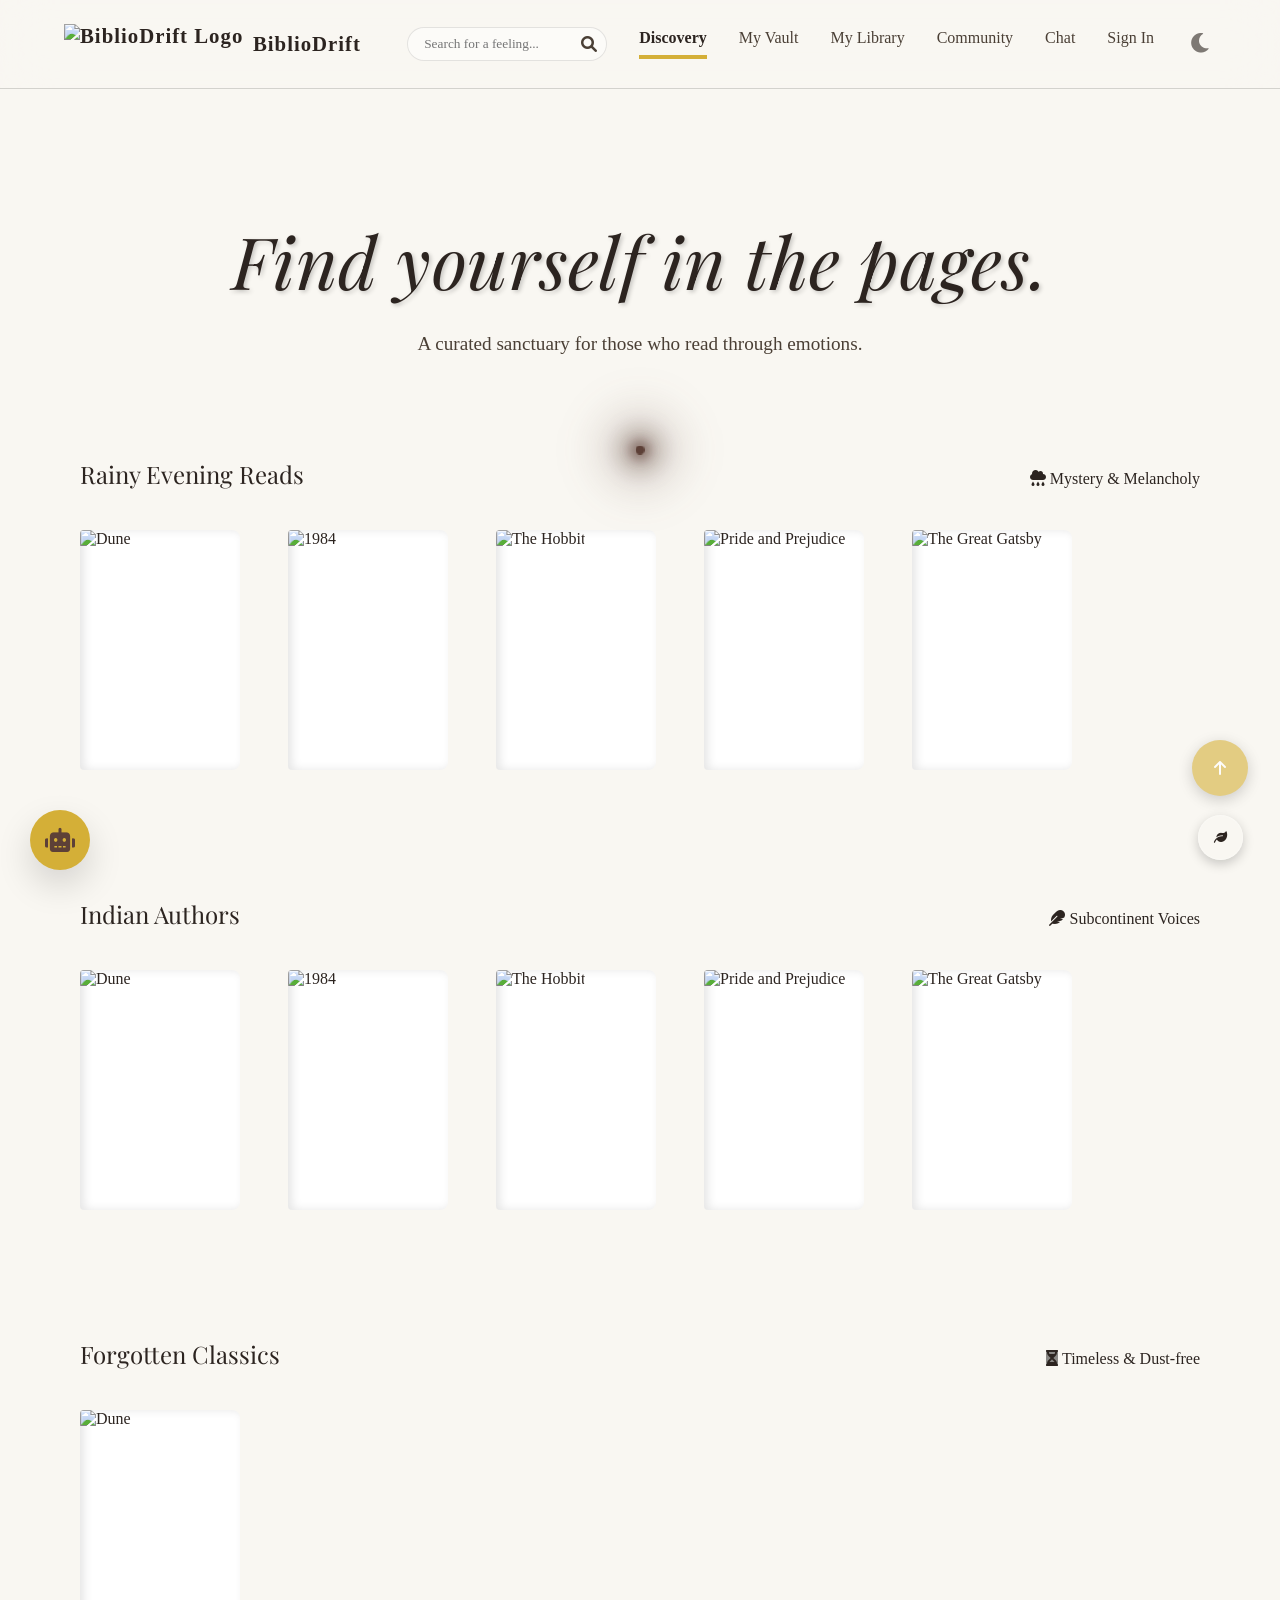
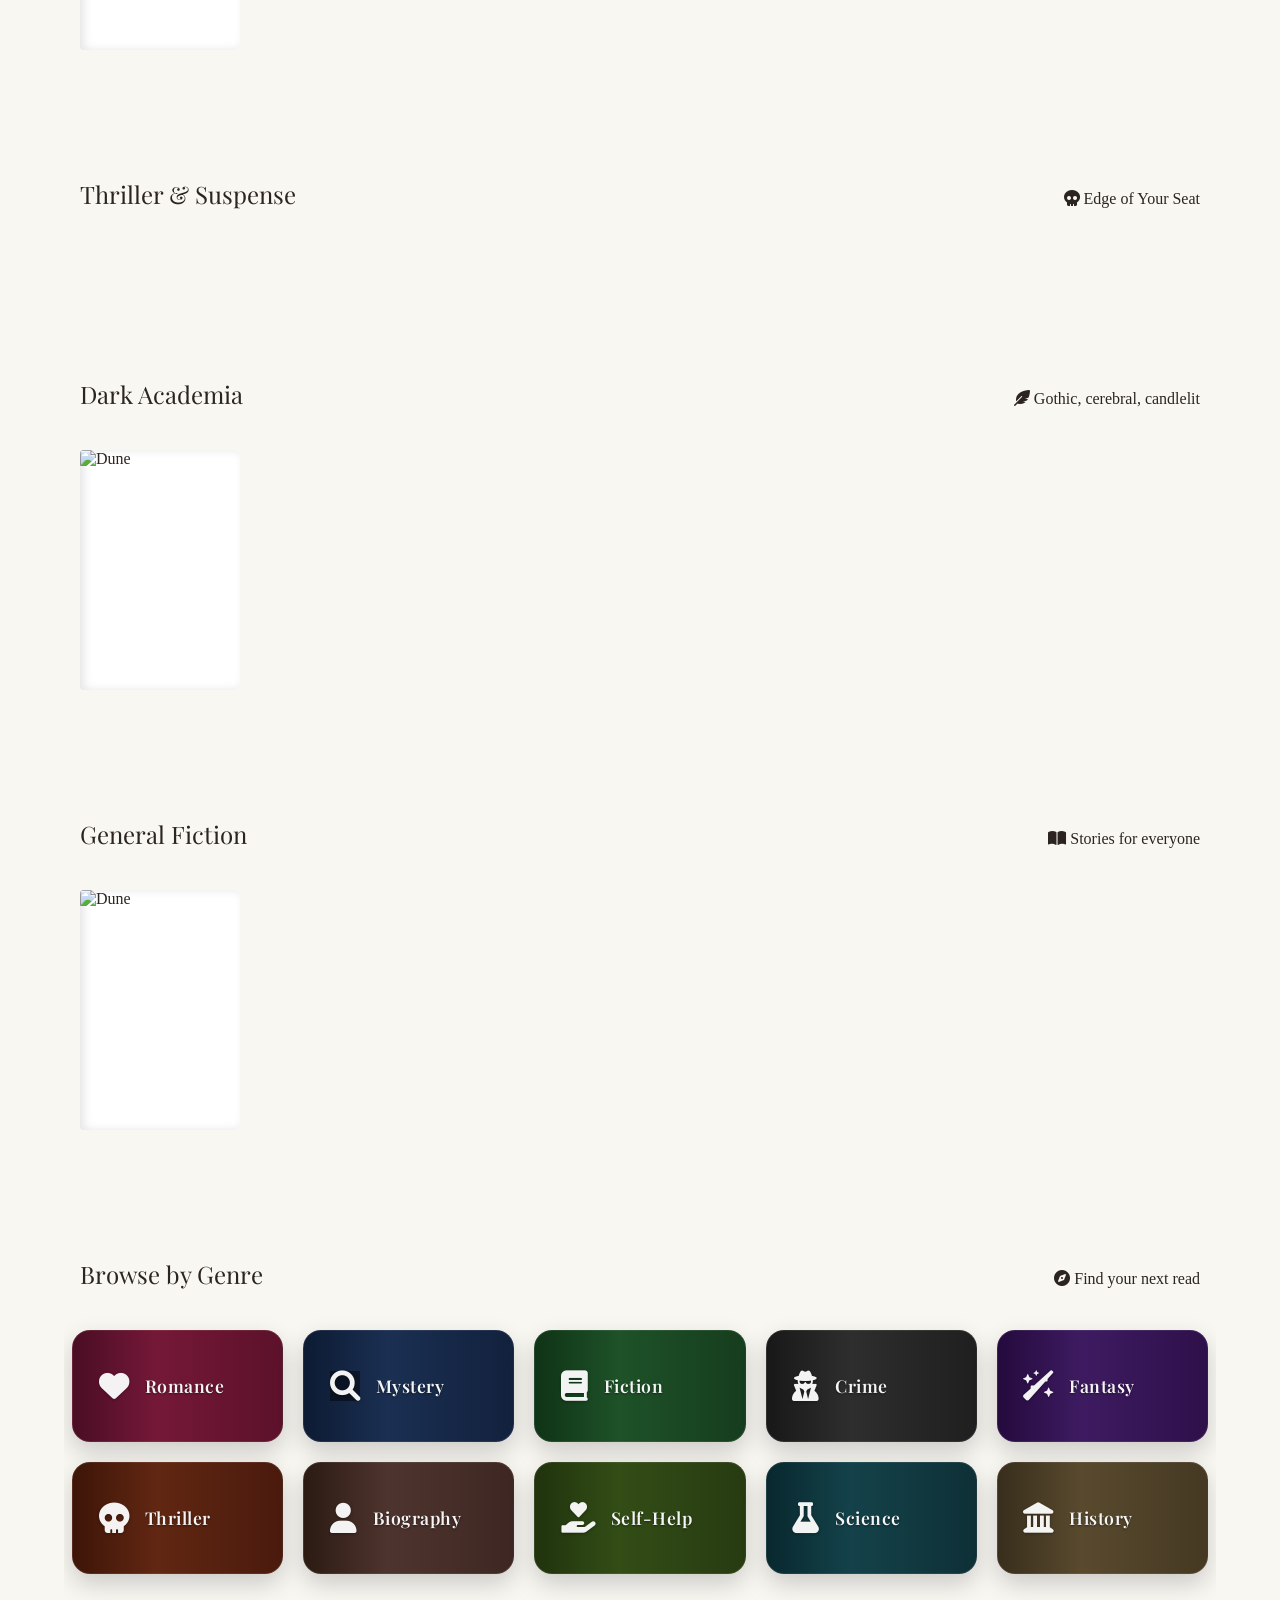
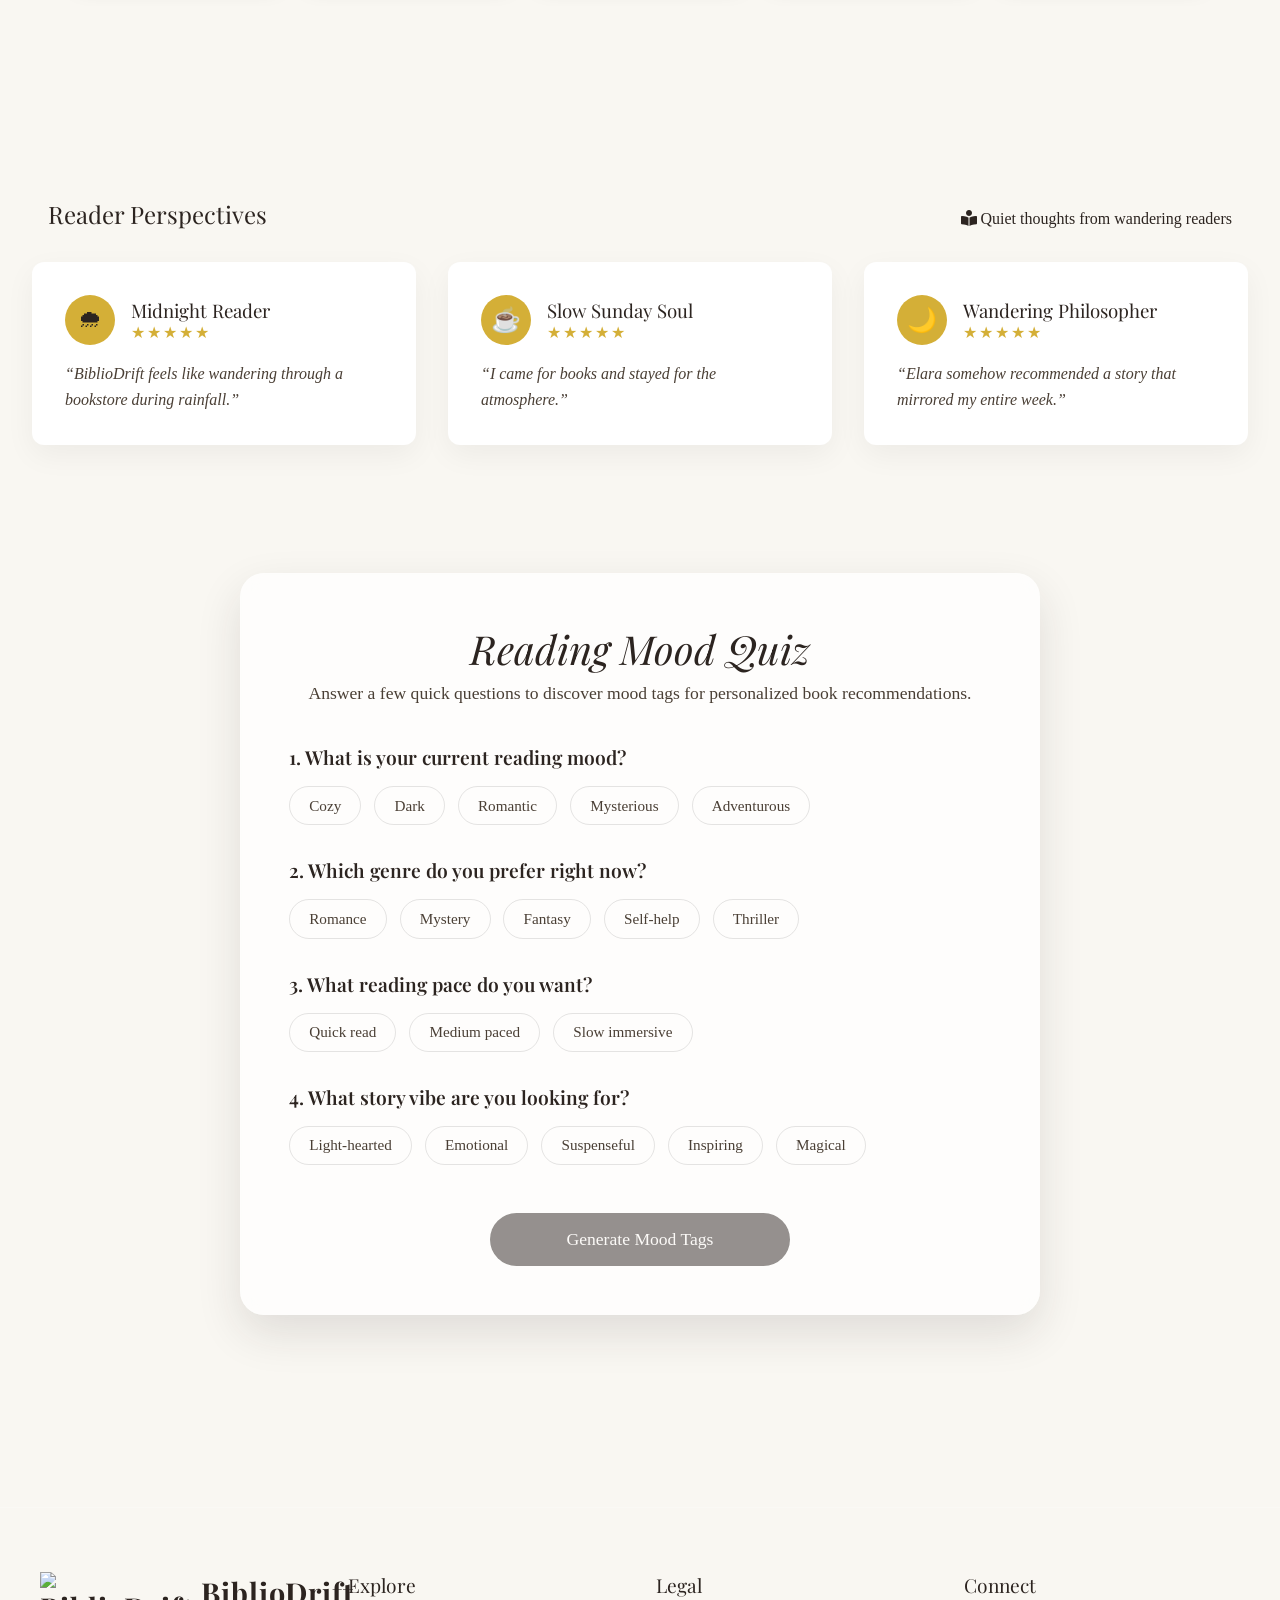
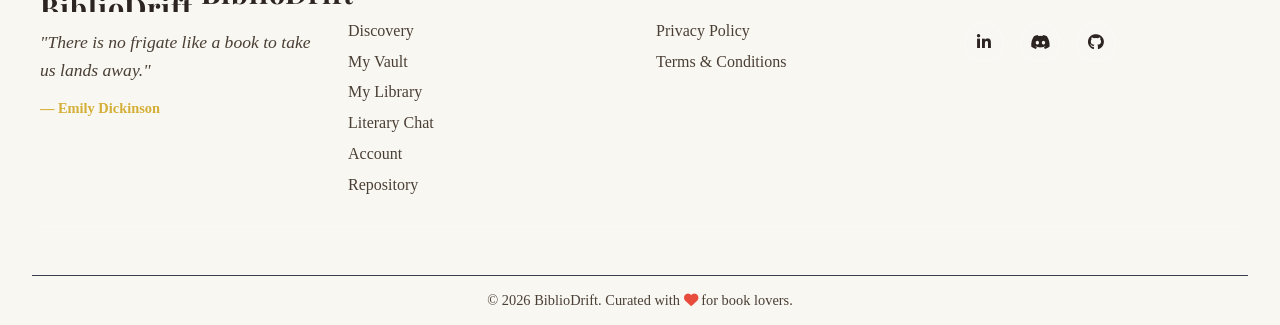
==== commit 9caaec7c: "Merge branch 'main' into main" ====
--- a/frontend/pages/index.html
+++ b/frontend/pages/index.html
@@ -291,6 +291,7 @@
   </main>
 <section class="reader-perspectives">
 
+
   <div class="section-header">
     <h2>Reader Perspectives</h2>
     <span>
@@ -349,6 +350,72 @@
   </div>
 
 </section>
+
+    <!-- Reading mood quiz section -->
+    <section class="reading-mood-quiz" id="readingMoodQuiz">
+      <div class="quiz-container">
+        <h2>Reading Mood Quiz</h2>
+        <p>
+          Answer a few quick questions to discover mood tags for personalized book
+          recommendations.
+        </p>
+
+        <div class="quiz-question">
+          <h3>1. What is your current reading mood?</h3>
+          <div class="quiz-options" data-question="mood">
+            <button type="button" data-value="cozy">Cozy</button>
+            <button type="button" data-value="dark">Dark</button>
+            <button type="button" data-value="romantic">Romantic</button>
+            <button type="button" data-value="mysterious">Mysterious</button>
+            <button type="button" data-value="adventurous">Adventurous</button>
+          </div>
+        </div>
+
+        <div class="quiz-question">
+          <h3>2. Which genre do you prefer right now?</h3>
+          <div class="quiz-options" data-question="genre">
+            <button type="button" data-value="romance">Romance</button>
+            <button type="button" data-value="mystery">Mystery</button>
+            <button type="button" data-value="fantasy">Fantasy</button>
+            <button type="button" data-value="self-help">Self-help</button>
+            <button type="button" data-value="thriller">Thriller</button>
+          </div>
+        </div>
+
+        <div class="quiz-question">
+          <h3>3. What reading pace do you want?</h3>
+          <div class="quiz-options" data-question="pace">
+            <button type="button" data-value="quick-read">Quick read</button>
+            <button type="button" data-value="medium-paced">Medium paced</button>
+            <button type="button" data-value="slow-immersive">Slow immersive</button>
+          </div>
+        </div>
+
+        <div class="quiz-question">
+          <h3>4. What story vibe are you looking for?</h3>
+          <div class="quiz-options" data-question="vibe">
+            <button type="button" data-value="light-hearted">Light-hearted</button>
+            <button type="button" data-value="emotional">Emotional</button>
+            <button type="button" data-value="suspenseful">Suspenseful</button>
+            <button type="button" data-value="inspiring">Inspiring</button>
+            <button type="button" data-value="magical">Magical</button>
+          </div>
+        </div>
+
+        <button type="button" id="generateMoodTags" class="generate-tags-btn" disabled>
+          Generate Mood Tags
+        </button>
+
+        <div class="quiz-results" id="quizResults" hidden>
+          <h3>Your Reading Mood Tags</h3>
+          <div class="mood-tags" id="moodTags"></div>
+          <button type="button" id="retakeQuiz" class="retake-quiz-btn">
+            Retake Quiz
+          </button>
+        </div>
+      </div>
+    </section>
+
 
   <!--The footer is being called usingt footer.js.-->
   <script src="../js/config.js"></script>
@@ -360,7 +427,6 @@
   <script src="../script/header-scroll.js"></script>
   <script src="../js/theme-manager.js"></script>
   <script src="../js/ambient.js"></script>
-
 
   <!-- Back to Top Button -->
   <button id="backToTop" class="btn-icon back-to-top" title="Back to Top"
--- a/frontend/css/style.css
+++ b/frontend/css/style.css
@@ -6652,3 +6652,162 @@
     justify-content: center;
     gap: 0.5rem;
 }
+
+/* --- Reading Mood Quiz --- */
+.reading-mood-quiz {
+    padding: 4rem 2rem;
+    margin-bottom: 4rem;
+    display: flex;
+    justify-content: center;
+}
+
+.quiz-container {
+    background: var(--surface-panel);
+    backdrop-filter: blur(10px);
+    -webkit-backdrop-filter: blur(10px);
+    border: 1px solid var(--glass-border);
+    border-radius: var(--radius-panel);
+    padding: 3rem;
+    max-width: 800px;
+    width: 100%;
+    box-shadow: var(--shadow-panel);
+    text-align: center;
+}
+
+.quiz-container h2 {
+    font-family: "Playfair Display", serif;
+    font-size: 2.5rem;
+    color: var(--text-main);
+    margin-bottom: 0.5rem;
+    font-style: italic;
+}
+
+.quiz-container > p {
+    color: var(--text-muted);
+    font-size: 1.1rem;
+    margin-bottom: 2.5rem;
+}
+
+.quiz-question {
+    text-align: left;
+    margin-bottom: 2rem;
+}
+
+.quiz-question h3 {
+    font-size: 1.2rem;
+    color: var(--text-main);
+    margin-bottom: 1rem;
+    font-weight: 600;
+}
+
+.quiz-options {
+    display: flex;
+    flex-wrap: wrap;
+    gap: 0.8rem;
+}
+
+.quiz-options button {
+    background: transparent;
+    border: 1px solid var(--input-border);
+    color: var(--text-muted);
+    padding: 0.6rem 1.2rem;
+    border-radius: 20px;
+    font-family: "Georgia", serif;
+    font-size: 0.95rem;
+    cursor: pointer;
+    transition: all 0.3s ease;
+}
+
+.quiz-options button:hover {
+    background: var(--glass-bg);
+    border-color: var(--accent-gold);
+    color: var(--text-main);
+}
+
+.quiz-options button.selected {
+    background: var(--accent-gold);
+    color: var(--wood-dark);
+    border-color: var(--accent-gold);
+    font-weight: bold;
+    transform: scale(1.05);
+    box-shadow: 0 4px 10px rgba(212, 175, 55, 0.3);
+}
+
+.generate-tags-btn {
+    background: var(--text-main);
+    color: var(--bg-color);
+    border: none;
+    padding: 1rem 2rem;
+    border-radius: 30px;
+    font-family: "Georgia", serif;
+    font-size: 1.1rem;
+    cursor: pointer;
+    transition: all 0.3s;
+    margin-top: 1rem;
+    width: 100%;
+    max-width: 300px;
+}
+
+.generate-tags-btn:hover:not(:disabled) {
+    background: var(--accent-gold);
+    color: #fff;
+    transform: translateY(-2px);
+    box-shadow: 0 5px 15px rgba(0,0,0,0.1);
+}
+
+.generate-tags-btn:disabled {
+    opacity: 0.5;
+    cursor: not-allowed;
+}
+
+.quiz-results {
+    margin-top: 3rem;
+    padding-top: 2rem;
+    border-top: 1px dashed var(--glass-border);
+}
+
+.quiz-results h3 {
+    font-family: "Playfair Display", serif;
+    font-size: 1.5rem;
+    color: var(--text-main);
+    margin-bottom: 1rem;
+}
+
+.mood-tags {
+    display: flex;
+    flex-wrap: wrap;
+    justify-content: center;
+    gap: 0.8rem;
+    margin-bottom: 1.5rem;
+}
+
+.mood-tags span {
+    background: var(--glass-bg);
+    border: 1px solid var(--accent-gold);
+    color: var(--accent-gold);
+    padding: 0.5rem 1rem;
+    border-radius: 20px;
+    font-size: 0.9rem;
+    font-weight: bold;
+    letter-spacing: 0.5px;
+    text-transform: uppercase;
+}
+
+.retake-quiz-btn {
+    background: transparent;
+    border: 1px solid var(--text-muted);
+    color: var(--text-muted);
+    padding: 0.6rem 1.5rem;
+    border-radius: 20px;
+    font-family: "Georgia", serif;
+    font-size: 0.9rem;
+    cursor: pointer;
+    transition: all 0.3s;
+}
+
+.retake-quiz-btn:hover {
+    color: var(--text-main);
+    border-color: var(--text-main);
+}
+
+
